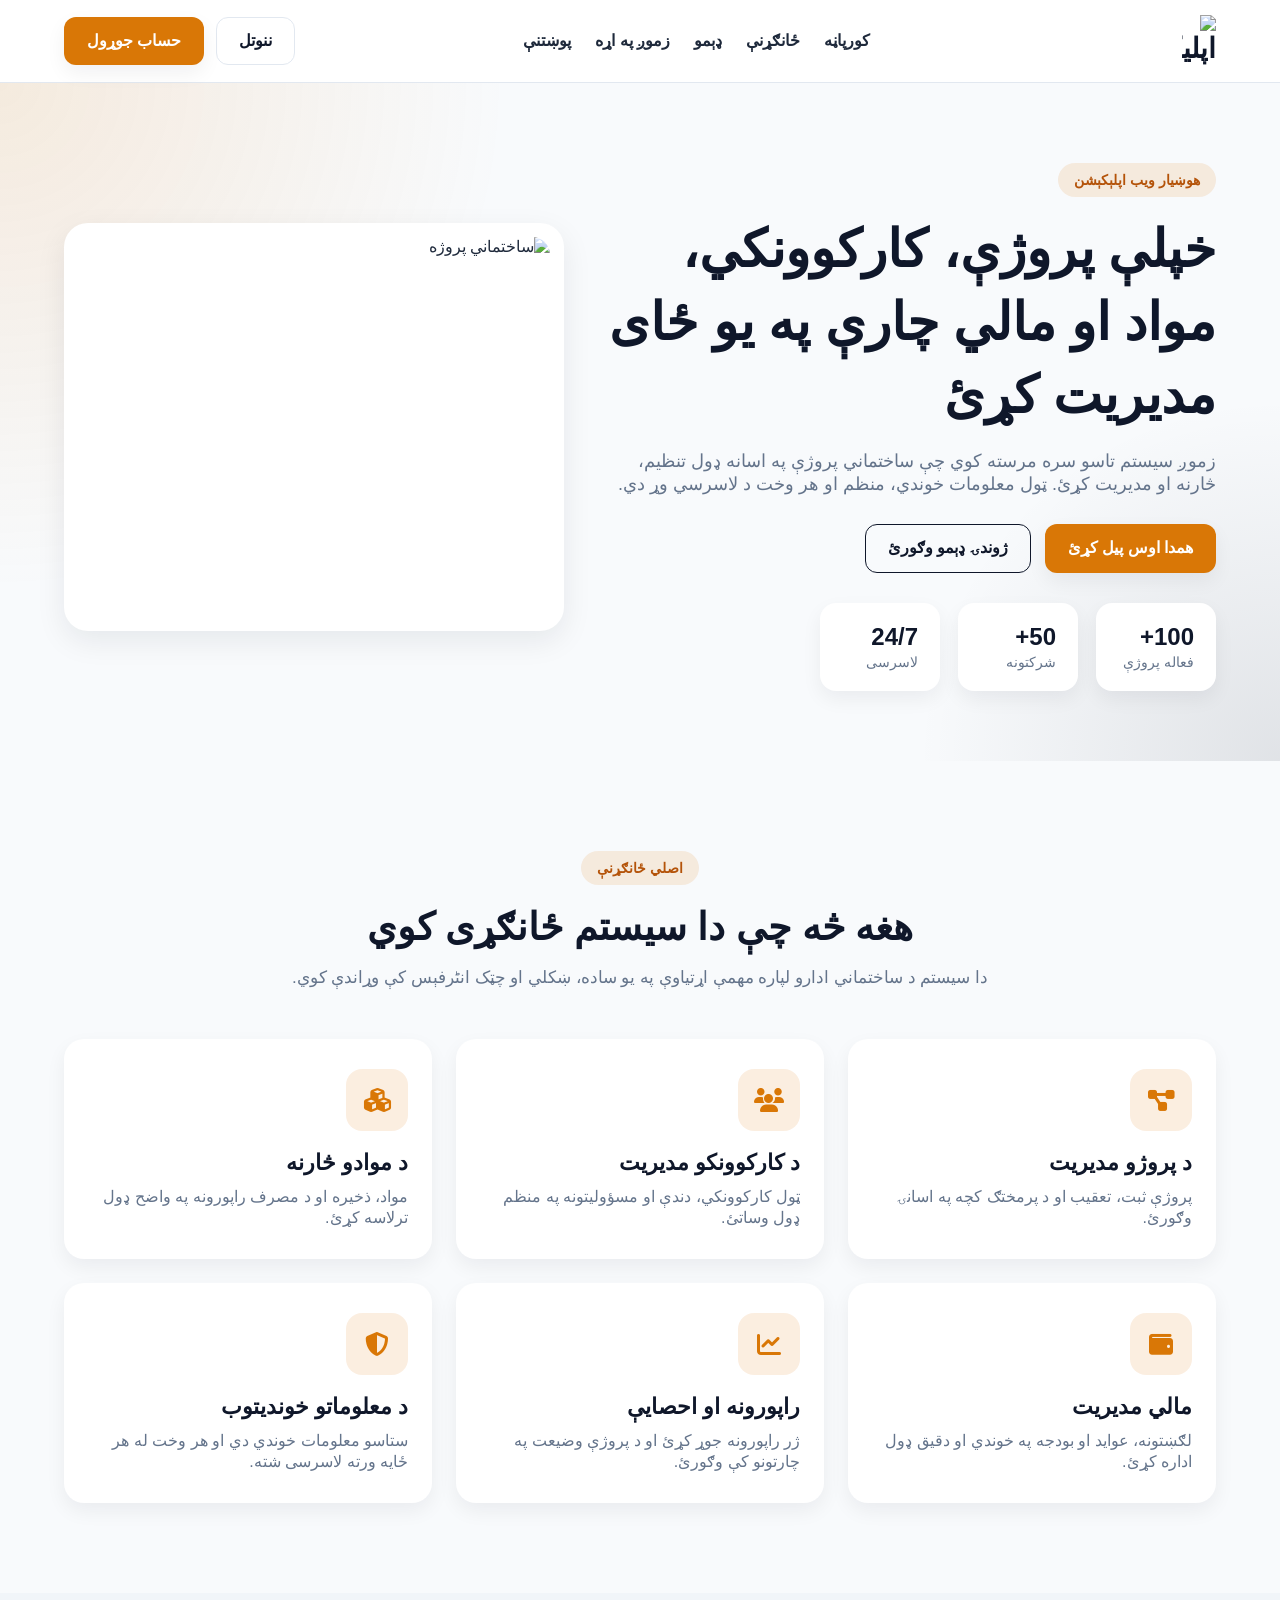
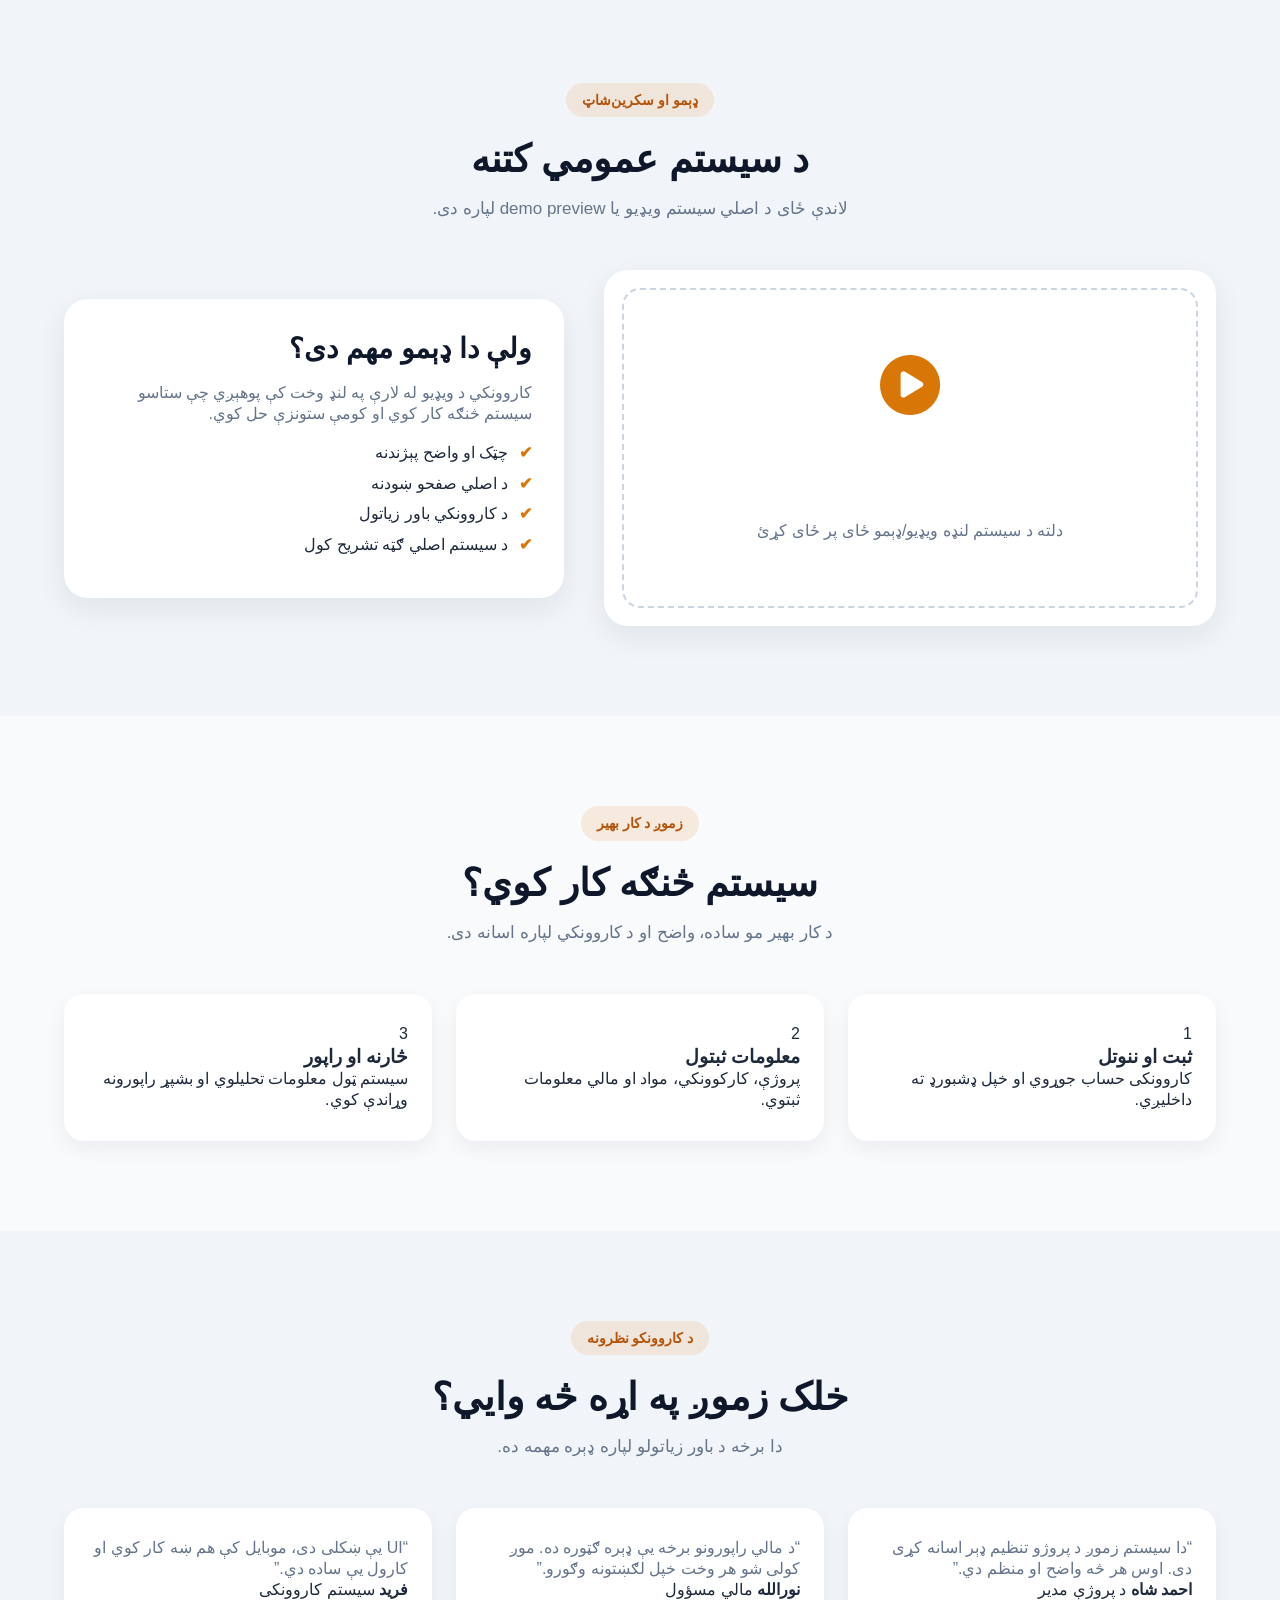
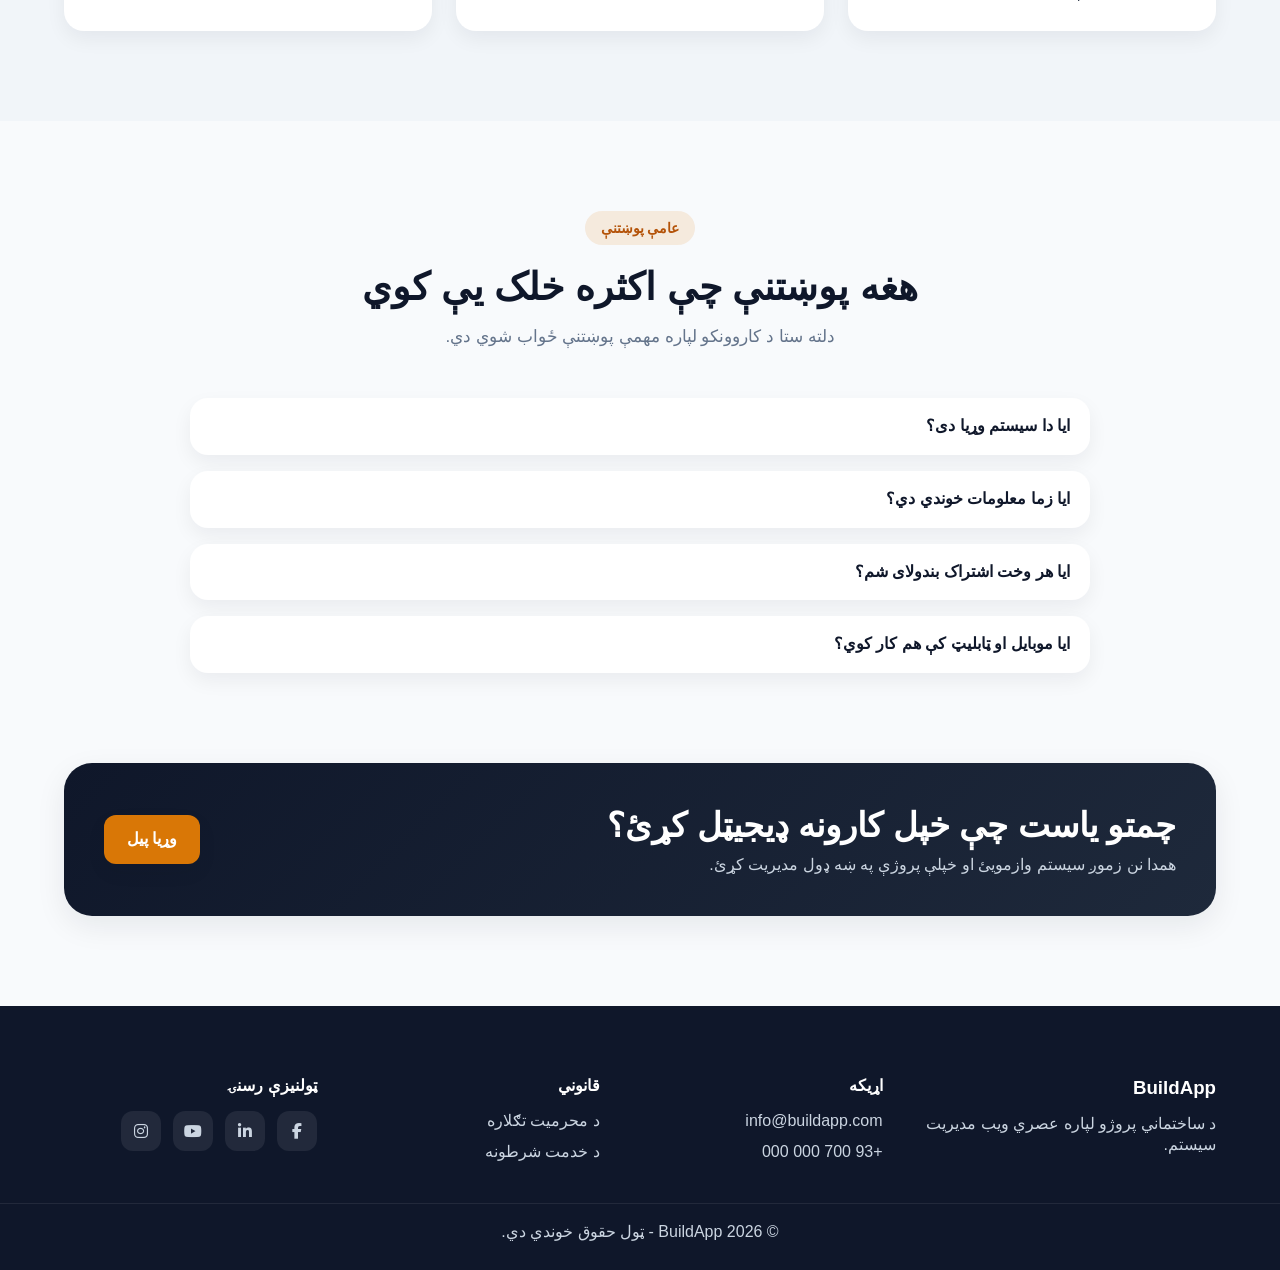
==== index.html @ 3a75cd28 "add all project files" ====
<!DOCTYPE html>
<html lang="ps" dir="rtl">
<head>
  <meta charset="UTF-8" />
  <meta name="viewport" content="width=device-width, initial-scale=1.0" />
  <title>د ساختماني مدیریت سیسټم</title>
  <link rel="stylesheet" href="style.css" />
  <link
    rel="stylesheet"
    href="https://cdnjs.cloudflare.com/ajax/libs/font-awesome/6.5.0/css/all.min.css"
    // this will be change it dear 
  />
</head>
<body>

  <!-- Header -->
  <header class="topbar">
    <div class="container nav-wrapper">
      <div class="logo" >
        <img
              src="./assets/logo.jpg"
              alt="اپلیکیشن"
            />
      </div>

      <nav class="nav-links">
        <a href="#home">کورپاڼه</a>
        <a href="#features">ځانګړنې</a>
        <a href="#preview">ډېمو</a>
        <a href="#about">زموږ په اړه</a>
        <a href="#faq">پوښتنې</a>
      </nav>

      <div class="nav-actions">
        <a href="#" class="btn btn-light">ننوتل</a>
        <a href="#" class="btn btn-primary">حساب جوړول</a>
      </div>
    </div>
  </header>

  <main>
    <!-- Hero Section -->
    <section class="hero" id="home">
      <div class="container hero-grid">
        <div class="hero-text">
          <span class="badge">هوښیار ویب اپلېکېشن</span>
          <h1>خپلې پروژې، کارکوونکي، مواد او مالي چارې په یو ځای مدیریت کړئ</h1>
          <p>
            زموږ سیستم تاسو سره مرسته کوي چې ساختماني پروژې په اسانه ډول تنظیم،
            څارنه او مدیریت کړئ. ټول معلومات خوندي، منظم او هر وخت د لاسرسي وړ دي.
          </p>

          <div class="hero-buttons">
            <a href="#" class="btn btn-primary">همدا اوس پیل کړئ</a>
            <a href="#" class="btn btn-outline">ژوندۍ ډېمو وګورئ</a>
          </div>

          <div class="hero-stats">
            <div class="stat-box">
              <strong>100+</strong>
              <span>فعاله پروژې</span>
            </div>
            <div class="stat-box">
              <strong>50+</strong>
              <span>شرکتونه</span>
            </div>
            <div class="stat-box">
              <strong>24/7</strong>
              <span>لاسرسی</span>
            </div>
          </div>
        </div>

        <div class="hero-visual">
          <div class="hero-card">
            <img
              src="./assets/image2.jpg"
              alt="ساختماني پروژه"
            />
          </div>
        </div>
      </div>
    </section>

    <!-- Features Section -->
    <section class="section" id="features">
      <div class="container">
        <div class="section-head">
          <span class="section-tag">اصلي ځانګړنې</span>
          <h2>هغه څه چې دا سیستم ځانګړی کوي</h2>
          <p>
            دا سیستم د ساختماني ادارو لپاره مهمې اړتیاوې په یو ساده، ښکلي او چټک
            انٹرفېس کې وړاندې کوي.
          </p>
        </div>

        <div class="features-grid">
          <article class="feature-card">
            <div class="icon"><i class="fa-solid fa-diagram-project"></i></div>
            <h3>د پروژو مدیریت</h3>
            <p>پروژې ثبت، تعقیب او د پرمختګ کچه په اسانۍ وګورئ.</p>
          </article>

          <article class="feature-card">
            <div class="icon"><i class="fa-solid fa-users"></i></div>
            <h3>د کارکوونکو مدیریت</h3>
            <p>ټول کارکوونکي، دندې او مسؤولیتونه په منظم ډول وساتئ.</p>
          </article>

          <article class="feature-card">
            <div class="icon"><i class="fa-solid fa-cubes"></i></div>
            <h3>د موادو څارنه</h3>
            <p>مواد، ذخیره او د مصرف راپورونه په واضح ډول ترلاسه کړئ.</p>
          </article>

          <article class="feature-card">
            <div class="icon"><i class="fa-solid fa-wallet"></i></div>
            <h3>مالي مدیریت</h3>
            <p>لګښتونه، عواید او بودجه په خوندي او دقیق ډول اداره کړئ.</p>
          </article>

          <article class="feature-card">
            <div class="icon"><i class="fa-solid fa-chart-line"></i></div>
            <h3>راپورونه او احصایې</h3>
            <p>ژر راپورونه جوړ کړئ او د پروژې وضیعت په چارتونو کې وګورئ.</p>
          </article>

          <article class="feature-card">
            <div class="icon"><i class="fa-solid fa-shield-halved"></i></div>
            <h3>د معلوماتو خوندیتوب</h3>
            <p>ستاسو معلومات خوندي دي او هر وخت له هر ځایه ورته لاسرسی شته.</p>
          </article>
        </div>
      </div>
    </section>

    <!-- Demo Preview -->
    <section class="section alt-bg" id="preview">
      <div class="container">
        <div class="section-head">
          <span class="section-tag">ډېمو او سکرین‌شاټ</span>
          <h2>د سیستم عمومي کتنه</h2>
          <p>
            لاندې ځای د اصلي سیستم ویډیو یا demo preview لپاره دی.
          </p>
        </div>

        <div class="preview-grid">
          <div class="video-box">
            <div class="video-placeholder">
              <i class="fa-solid fa-circle-play"></i>
              <p>دلته د سیستم لنډه ویډیو/ډېمو ځای پر ځای کړئ</p>
            </div>
          </div>

          <div class="preview-info">
            <h3>ولې دا ډېمو مهم دی؟</h3>
            <p>
              کاروونکي د ویډیو له لارې په لنډ وخت کې پوهېږي چې ستاسو سیستم څنګه
              کار کوي او کومې ستونزې حل کوي.
            </p>

            <ul class="check-list">
              <li>چټک او واضح پېژندنه</li>
              <li>د اصلي صفحو ښودنه</li>
              <li>د کاروونکي باور زیاتول</li>
              <li>د سیستم اصلي ګټه تشریح کول</li>
            </ul>
          </div>
        </div>
      </div>
    </section>

    <!-- Extra Section 1: Workflow -->
    <section class="section" id="about">
      <div class="container">
        <div class="section-head">
          <span class="section-tag">زموږ د کار بهیر</span>
          <h2>سیستم څنګه کار کوي؟</h2>
          <p>
            د کار بهیر مو ساده، واضح او د کاروونکي لپاره اسانه دی.
          </p>
        </div>

        <div class="steps-grid">
          <div class="step-card">
            <div class="step-number">1</div>
            <h3>ثبت او ننوتل</h3>
            <p>کاروونکی حساب جوړوي او خپل ډشبورډ ته داخلیږي.</p>
          </div>

          <div class="step-card">
            <div class="step-number">2</div>
            <h3>معلومات ثبتول</h3>
            <p>پروژې، کارکوونکي، مواد او مالي معلومات ثبتوي.</p>
          </div>

          <div class="step-card">
            <div class="step-number">3</div>
            <h3>څارنه او راپور</h3>
            <p>سیستم ټول معلومات تحلیلوي او بشپړ راپورونه وړاندې کوي.</p>
          </div>
        </div>
      </div>
    </section>

    <!-- Testimonials -->
    <section class="section alt-bg">
      <div class="container">
        <div class="section-head">
          <span class="section-tag">د کاروونکو نظرونه</span>
          <h2>خلک زموږ په اړه څه وایي؟</h2>
          <p>دا برخه د باور زیاتولو لپاره ډېره مهمه ده.</p>
        </div>

        <div class="testimonials-grid">
          <article class="testimonial-card">
            <p>
              “دا سیستم زموږ د پروژو تنظیم ډېر اسانه کړی دی. اوس هر څه واضح او
              منظم دي.”
            </p>
            <div class="user-info">
              <strong>احمد شاه</strong>
              <span>د پروژې مدیر</span>
            </div>
          </article>

          <article class="testimonial-card">
            <p>
              “د مالي راپورونو برخه یې ډېره ګټوره ده. موږ کولی شو هر وخت خپل
              لګښتونه وګورو.”
            </p>
            <div class="user-info">
              <strong>نورالله</strong>
              <span>مالي مسؤول</span>
            </div>
          </article>

          <article class="testimonial-card">
            <p>
              “UI یې ښکلی دی، موبایل کې هم ښه کار کوي او کارول یې ساده دي.”
            </p>
            <div class="user-info">
              <strong>فرید</strong>
              <span>سیستم کاروونکی</span>
            </div>
          </article>
        </div>
      </div>
    </section>

    <!-- FAQ -->
    <section class="section" id="faq">
      <div class="container">
        <div class="section-head">
          <span class="section-tag">عامې پوښتنې</span>
          <h2>هغه پوښتنې چې اکثره خلک یې کوي</h2>
          <p>دلته ستا د کاروونکو لپاره مهمې پوښتنې ځواب شوي دي.</p>
        </div>

        <div class="faq-list">
          <details class="faq-item">
            <summary>ایا دا سیستم وړیا دی؟</summary>
            <p>بنسټیزه نسخه ازمایښتي کېدای شي، خو پرمختللې ځانګړنې تادیاتي پلان لري.</p>
          </details>

          <details class="faq-item">
            <summary>ایا زما معلومات خوندي دي؟</summary>
            <p>هو، ستاسو معلومات په خوندي ډول ساتل کېږي او د لاسرسي کنټرول لري.</p>
          </details>

          <details class="faq-item">
            <summary>ایا هر وخت اشتراک بندولای شم؟</summary>
            <p>هو، تاسو کولی شئ هر وخت خپل پلان بدل یا لغوه کړئ.</p>
          </details>

          <details class="faq-item">
            <summary>ایا موبایل او ټابلیټ کې هم کار کوي؟</summary>
            <p>هو، دا ویب اپلېکېشن بشپړ responsive دی.</p>
          </details>
        </div>
      </div>
    </section>

    <!-- Extra Section 2: CTA -->
    <section class="cta-section">
      <div class="container cta-box">
        <div>
          <h2>چمتو یاست چې خپل کارونه ډیجیټل کړئ؟</h2>
          <p>همدا نن زموږ سیستم وازمویئ او خپلې پروژې په ښه ډول مدیریت کړئ.</p>
        </div>
        <a href="#" class="btn btn-primary">وړیا پیل</a>
      </div>
    </section>
  </main>

  <!-- Footer -->
  <footer class="footer">
    <div class="container footer-grid">
      <div>
        <h3>BuildApp</h3>
        <p>د ساختماني پروژو لپاره عصري ویب مدیریت سیستم.</p>
      </div>

      <div>
        <h4>اړیکه</h4>
        <p>info@buildapp.com</p>
        <p>+93 700 000 000</p>
      </div>

      <div>
        <h4>قانوني</h4>
        <a href="#">د محرمیت تګلاره</a>
        <a href="#">د خدمت شرطونه</a>
      </div>

      <div>
        <h4>ټولنیزې رسنۍ</h4>
        <div class="socials">
          <a href="#"><i class="fa-brands fa-facebook-f"></i></a>
          <a href="#"><i class="fa-brands fa-linkedin-in"></i></a>
          <a href="#"><i class="fa-brands fa-youtube"></i></a>
          <a href="#"><i class="fa-brands fa-instagram"></i></a>
        </div>
      </div>
    </div>

    <div class="footer-bottom">
      <p>© 2026 BuildApp - ټول حقوق خوندي دي.</p>
    </div>
  </footer>

</body>
</html>
---- style.css ----
:root {
  --primary: #d97706;
  --primary-dark: #b45309;
  --secondary: #0f172a;
  --bg: #f8fafc;
  --white: #ffffff;
  --text: #1e293b;
  --muted: #64748b;
  --border: #e2e8f0;
  --card-shadow: 0 10px 30px rgba(15, 23, 42, 0.08);
  --soft-shadow: 0 8px 20px rgba(15, 23, 42, 0.06);
  --radius: 20px;
  --container: 1200px;
}

* { margin: 0; padding: 0; box-sizing: border-box; }
html { scroll-behavior: smooth; }
body {
  font-family: Tahoma, Arial, sans-serif;
  background: var(--bg);
  color: var(--text);
  line-height: 1.3;
}

.logo{
  img { max-width: 29%; display: block;max-height: 39%; }
}
img { max-width: 100%; display: block; }
a { text-decoration: none; color: inherit; }
.container { width: min(90%, var(--container)); margin-inline: auto; }
.section { padding: 90px 0; }
.alt-bg { background: #f1f5f9; }
.muted-text { color: var(--muted); }
.section-title-left { font-size: 24px; margin-bottom: 16px; color: var(--secondary); }

.topbar {
  position: sticky; top: 0; z-index: 999;
  background: rgba(255,255,255,0.92);
  backdrop-filter: blur(12px);
  border-bottom: 1px solid var(--border);
}
.nav-wrapper {
  display: flex; align-items: center; justify-content: space-between;
  min-height: 82px; gap: 20px;
}
.logo { font-size: 28px; font-weight: 800; color: var(--secondary); }
.nav-links { display: flex; align-items: center; gap: 24px; }
.nav-links a { color: var(--text); font-weight: 600; transition: 0.3s; }
.nav-links a:hover, .nav-links a.active { color: var(--primary); }
.nav-actions { display: flex; align-items: center; gap: 12px; }

.btn {
  display: inline-flex; align-items: center; justify-content: center;
  padding: 13px 22px; border-radius: 12px; font-weight: 700;
  transition: 0.3s ease; border: 1px solid transparent; cursor: pointer;
}
.btn-primary { background: var(--primary); color: var(--white); box-shadow: var(--soft-shadow); }
.btn-primary:hover { background: var(--primary-dark); transform: translateY(-2px); }
.btn-light { background: var(--white); color: var(--secondary); border: 1px solid var(--border); }
.btn-outline { border: 1px solid var(--secondary); color: var(--secondary); background: transparent; }
.btn-outline:hover, .btn-light:hover { background: var(--secondary); color: var(--white); }
.full-btn { width: 100%; }

.hero {
  padding: 80px 0 70px;
  background:
    radial-gradient(circle at top left, rgba(217,119,6,0.12), transparent 35%),
    radial-gradient(circle at bottom right, rgba(15,23,42,0.1), transparent 25%);
}
.hero-grid, .preview-grid, .two-col {
  display: grid; grid-template-columns: 1.1fr 0.9fr; gap: 40px; align-items: center;
}
.badge, .section-tag {
  display: inline-block; background: rgba(217,119,6,0.12); color: var(--primary-dark);
  padding: 8px 16px; border-radius: 999px; font-size: 14px; margin-bottom: 16px; font-weight: 700;
}
.hero-text h1 { font-size: 52px; line-height: 1.4; margin-bottom: 18px; color: var(--secondary); }
.hero-text p { color: var(--muted); font-size: 18px; margin-bottom: 28px; }
.hero-buttons { display: flex; gap: 14px; flex-wrap: wrap; margin-bottom: 30px; }
.hero-stats { display: flex; gap: 18px; flex-wrap: wrap; }
.stat-box { background: var(--white); padding: 18px 22px; border-radius: 16px; box-shadow: var(--soft-shadow); min-width: 120px; }
.stat-box strong { display: block; color: var(--secondary); font-size: 24px; }
.stat-box span { color: var(--muted); font-size: 14px; }
.hero-card, .image-card, .video-box, .preview-info, .auth-card {
  background: var(--white); border-radius: 24px; box-shadow: var(--card-shadow);
}
.hero-card { padding: 14px; }
.hero-card img, .image-card img { border-radius: 18px; width: 100%; object-fit: cover; }
.hero-card img { height: 380px; }
.image-card { padding: 14px; }
.image-card img { height: 360px; }

.section-head { text-align: center; max-width: 760px; margin: 0 auto 50px; }
.section-head h2 { font-size: 38px; line-height: 1.4; margin-bottom: 12px; color: var(--secondary); }
.section-head p { color: var(--muted); font-size: 17px; }

.features-grid, .steps-grid, .testimonials-grid, .pricing-grid {
  display: grid; grid-template-columns: repeat(3, 1fr); gap: 24px;
}
.feature-card, .step-card, .testimonial-card, .pricing-card {
  background: var(--white); padding: 30px 24px; border-radius: var(--radius); box-shadow: var(--soft-shadow);
}
.feature-card:hover { transform: translateY(-6px); }
.icon {
  width: 62px; height: 62px; display: grid; place-items: center; border-radius: 16px;
  background: rgba(217,119,6,0.12); color: var(--primary); font-size: 24px; margin-bottom: 18px;
}
.feature-card h3, .pricing-card h3 { margin-bottom: 10px; color: var(--secondary); font-size: 22px; }
.feature-card p, .testimonial-card p, .pricing-list li { color: var(--muted); }

.video-box { padding: 18px; }
.video-placeholder {
  min-height: 320px; border: 2px dashed #cbd5e1; border-radius: 18px;
  display: grid; place-items: center; text-align: center; color: var(--muted); padding: 20px;
}
.video-placeholder i { font-size: 60px; color: var(--primary); margin-bottom: 16px; }
.preview-info { padding: 32px; }
.preview-info h3 { color: var(--secondary); font-size: 28px; margin-bottom: 16px; }
.preview-info p { color: var(--muted); margin-bottom: 18px; }
.check-list { list-style: none; }
.check-list li { margin-bottom: 10px; color: var(--text); position: relative; padding-right: 24px; }
.check-list li::before { content: "✔"; position: absolute; right: 0; color: var(--primary); font-weight: bold; }

.faq-list { max-width: 900px; margin: 0 auto; display: grid; gap: 16px; }
.faq-item { background: var(--white); border-radius: 18px; padding: 18px 20px; box-shadow: var(--soft-shadow); }
.faq-item summary { cursor: pointer; font-weight: 700; color: var(--secondary); list-style: none; }
.faq-item p { margin-top: 12px; color: var(--muted); }

.cta-section { padding: 0 0 90px; }
.cta-box {
  background: linear-gradient(135deg, var(--secondary), #1e293b); color: var(--white);
  border-radius: 28px; padding: 40px; display: flex; justify-content: space-between;
  align-items: center; gap: 20px; box-shadow: var(--card-shadow);
}
.cta-box h2 { font-size: 34px; margin-bottom: 8px; }
.cta-box p { color: #cbd5e1; }

.page-hero {
  padding: 70px 0; background:
  radial-gradient(circle at top right, rgba(217,119,6,0.12), transparent 30%),
  #fff;
  border-bottom: 1px solid var(--border);
}
.small-hero h1 { font-size: 42px; margin-bottom: 12px; color: var(--secondary); }
.small-hero p { color: var(--muted); font-size: 18px; }

.pricing-card { position: relative; text-align: center; }
.price { font-size: 42px; font-weight: 800; color: var(--secondary); margin: 14px 0 18px; }
.price span { font-size: 16px; color: var(--muted); font-weight: 500; }
.pricing-list { list-style: none; margin-bottom: 24px; }
.pricing-list li { margin-bottom: 12px; }
.featured-plan { border: 2px solid rgba(217,119,6,0.22); transform: translateY(-4px); }
.popular-badge {
  position: absolute; top: 14px; left: 14px; background: var(--primary); color: #fff;
  padding: 6px 12px; border-radius: 999px; font-size: 13px; font-weight: 700;
}

.auth-page {
  min-height: 100vh;
  background:
    radial-gradient(circle at top left, rgba(217,119,6,0.12), transparent 35%),
    radial-gradient(circle at bottom right, rgba(15,23,42,0.1), transparent 25%),
    var(--bg);
}
.auth-wrapper {
  min-height: 100vh; display: grid; place-items: center; padding: 24px;
}
.auth-card {
  width: 100%; max-width: 460px; padding: 34px;
}
.auth-logo { display: inline-block; font-size: 30px; font-weight: 800; color: var(--secondary); margin-bottom: 14px; }
.auth-card h1 { font-size: 34px; color: var(--secondary); margin-bottom: 8px; }
.auth-subtitle { color: var(--muted); margin-bottom: 22px; }
.auth-form { display: grid; gap: 12px; }
.auth-form label { font-weight: 700; color: var(--secondary); }
.auth-form input {
  width: 100%; padding: 14px 16px; border: 1px solid var(--border); border-radius: 14px;
  font-size: 15px; outline: none; background: #fff;
}
.auth-form input:focus { border-color: var(--primary); }
.auth-footer { margin-top: 18px; color: var(--muted); text-align: center; }
.auth-footer a { color: var(--primary-dark); font-weight: 700; }

.footer { background: var(--secondary); color: var(--white); padding-top: 70px; }
.footer-grid { display: grid; grid-template-columns: 1.2fr 1fr 1fr 1fr; gap: 30px; padding-bottom: 30px; }
.footer h3, .footer h4 { margin-bottom: 14px; }
.footer p, .footer a { color: #cbd5e1; display: block; margin-bottom: 10px; }
.socials { display: flex; gap: 12px; }
.socials a {
  width: 40px; height: 40px; display: grid; place-items: center;
  background: rgba(255,255,255,0.08); border-radius: 12px;
}
.footer-bottom { border-top: 1px solid rgba(255,255,255,0.08); text-align: center; padding: 18px 0; color: #cbd5e1; }
.only-bottom { border-top: none; }

@media (max-width: 992px) {
  .hero-grid, .preview-grid, .two-col, .features-grid, .pricing-grid, .footer-grid {
    grid-template-columns: 1fr 1fr;
  }
  .nav-wrapper { flex-wrap: wrap; justify-content: center; }
  .nav-links { order: 3; flex-wrap: wrap; justify-content: center; }
  .cta-box { flex-direction: column; text-align: center; }
}

@media (max-width: 768px) {
  .hero-grid, .preview-grid, .two-col, .features-grid, .pricing-grid, .footer-grid {
    grid-template-columns: 1fr;
  }
  .hero-text h1 { font-size: 34px; }
  .section-head h2, .small-hero h1, .auth-card h1 { font-size: 28px; }
  .nav-actions, .hero-buttons, .hero-stats { justify-content: center; flex-wrap: wrap; }
  .hero-text, .section-head, .small-hero { text-align: center; }
  .auth-card { padding: 24px; }
}
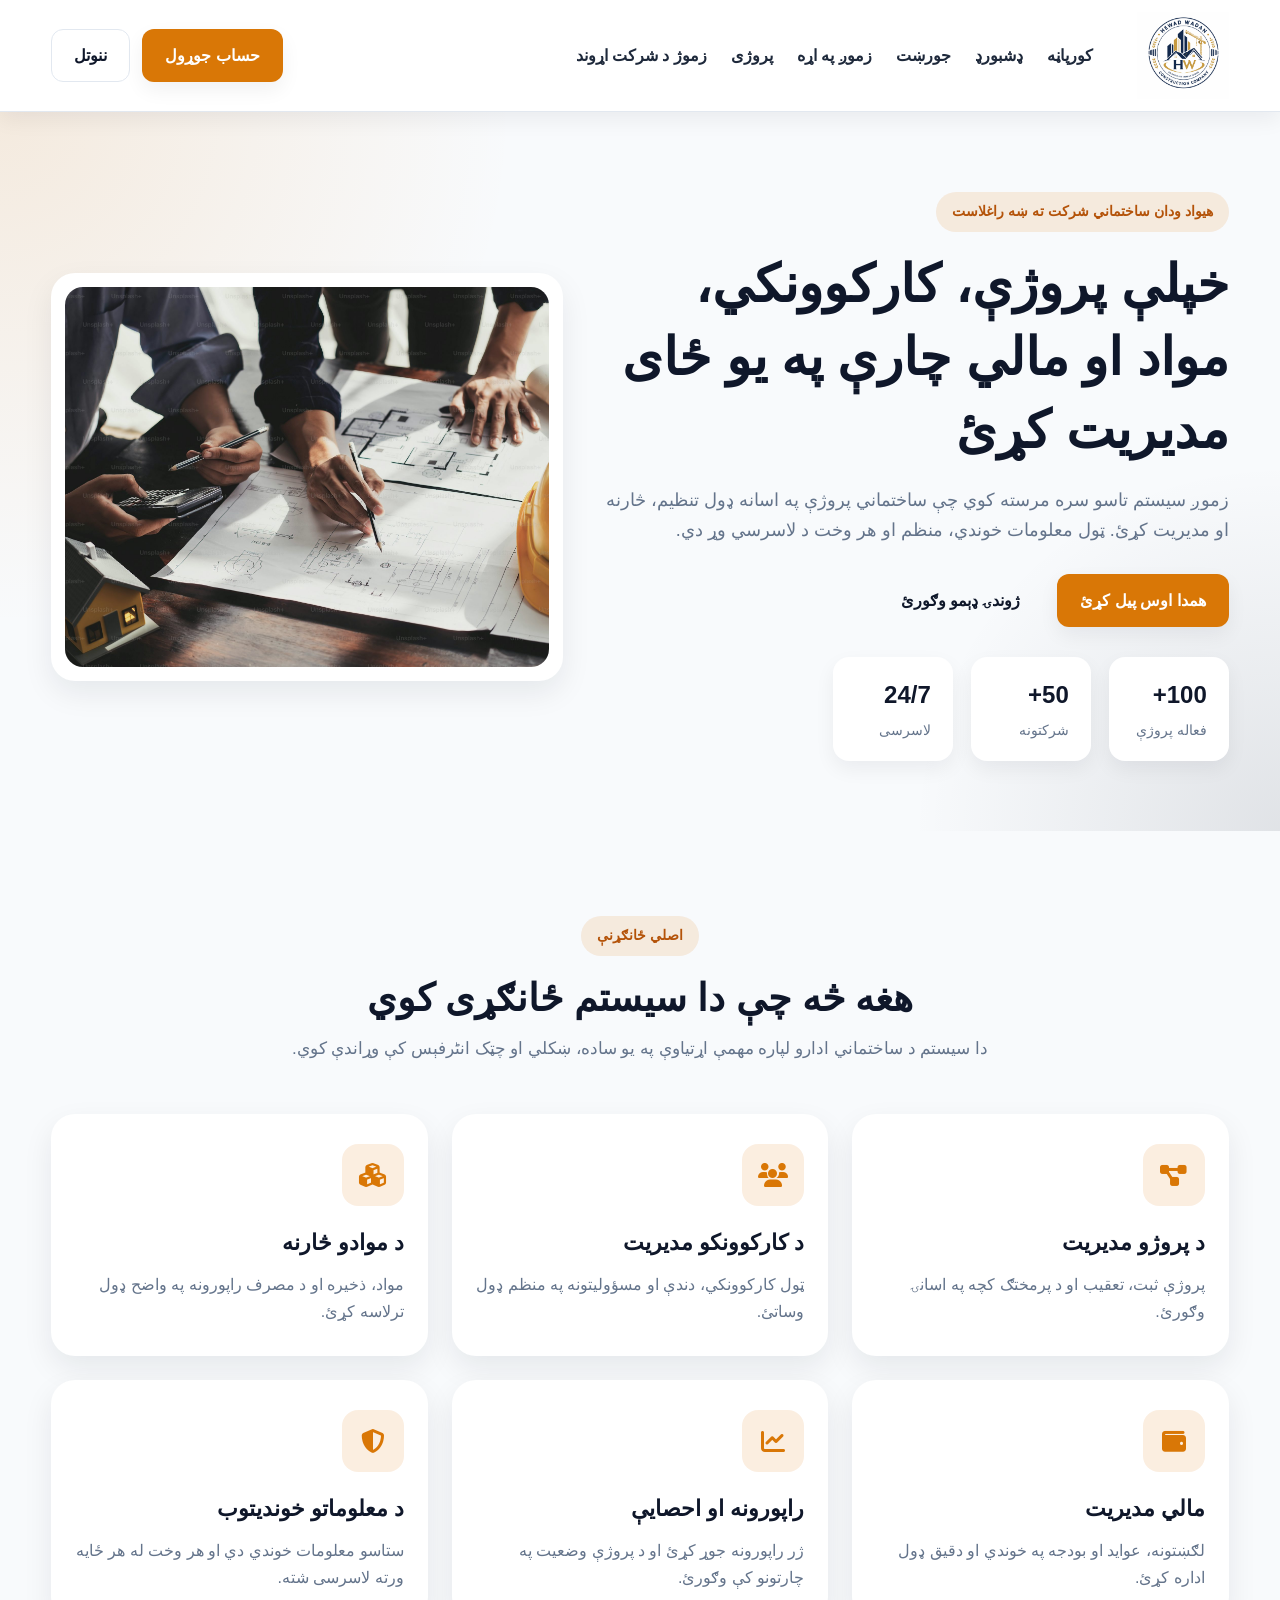
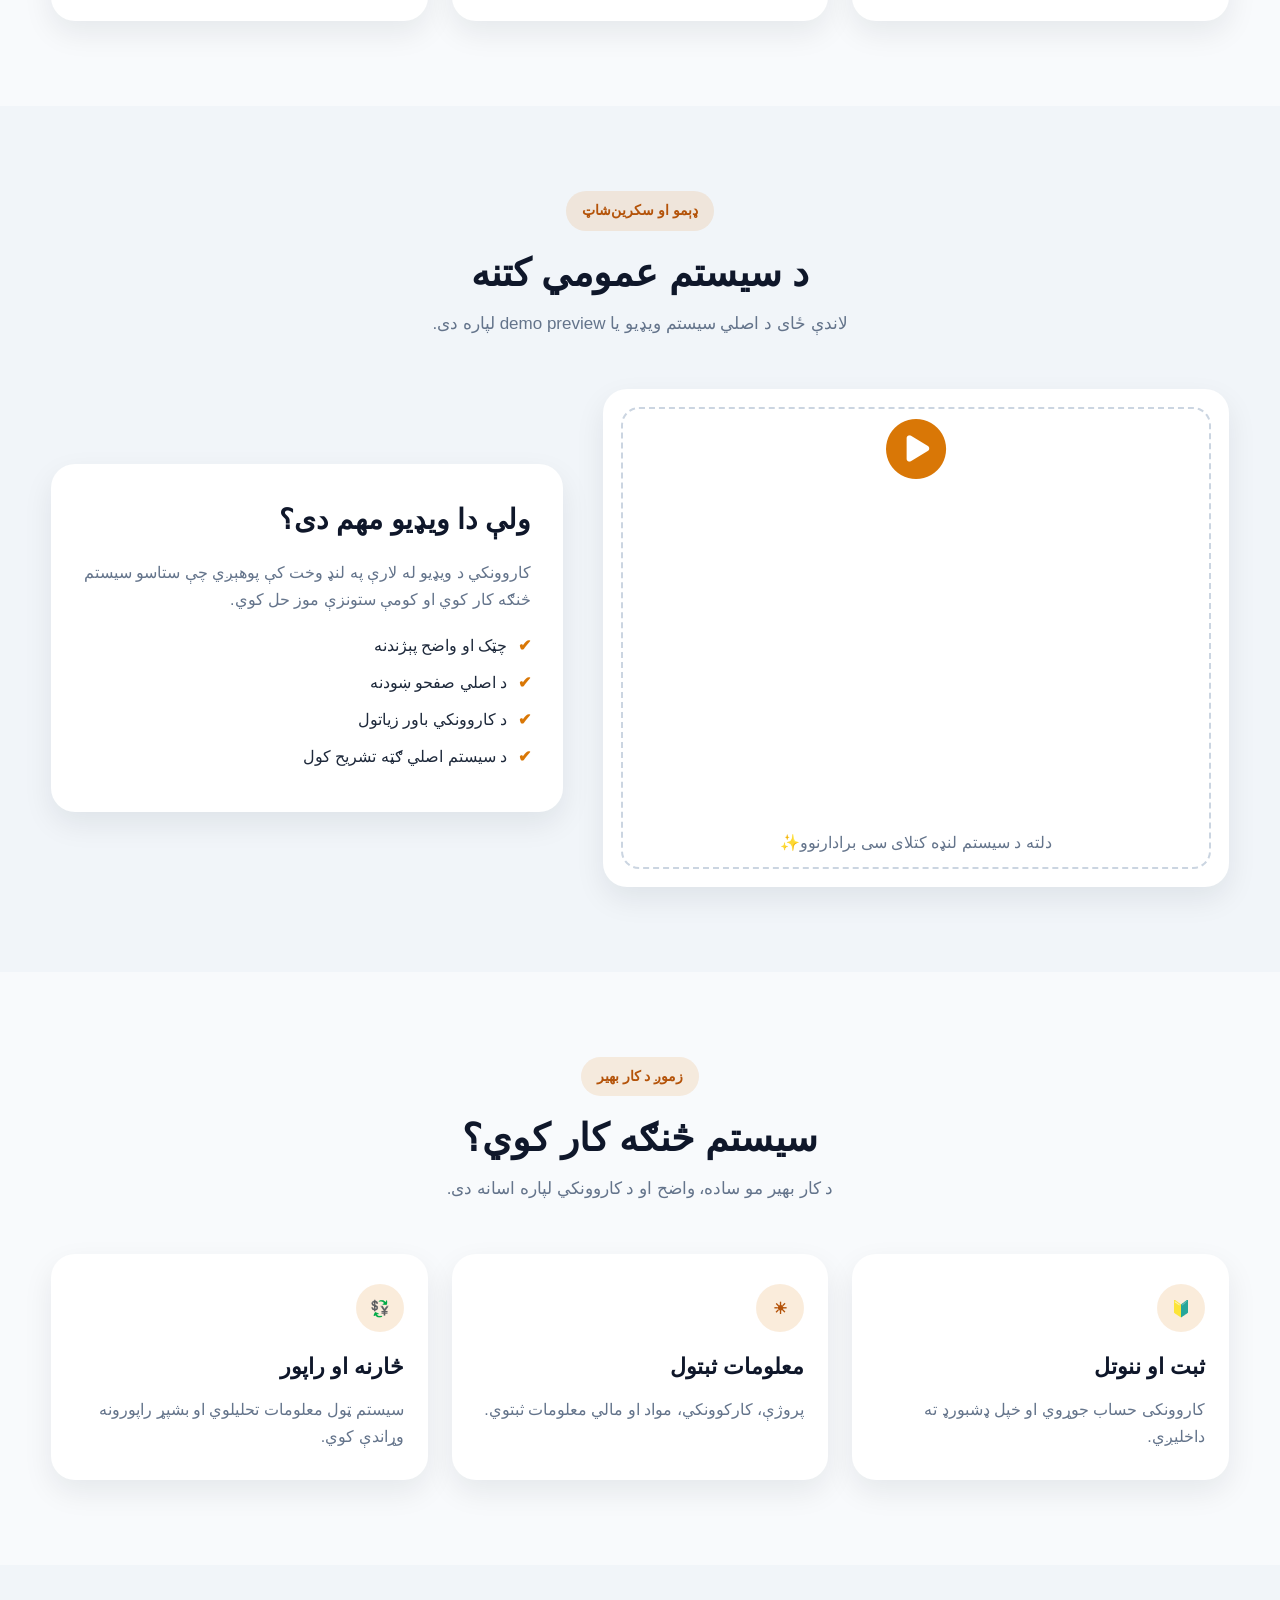
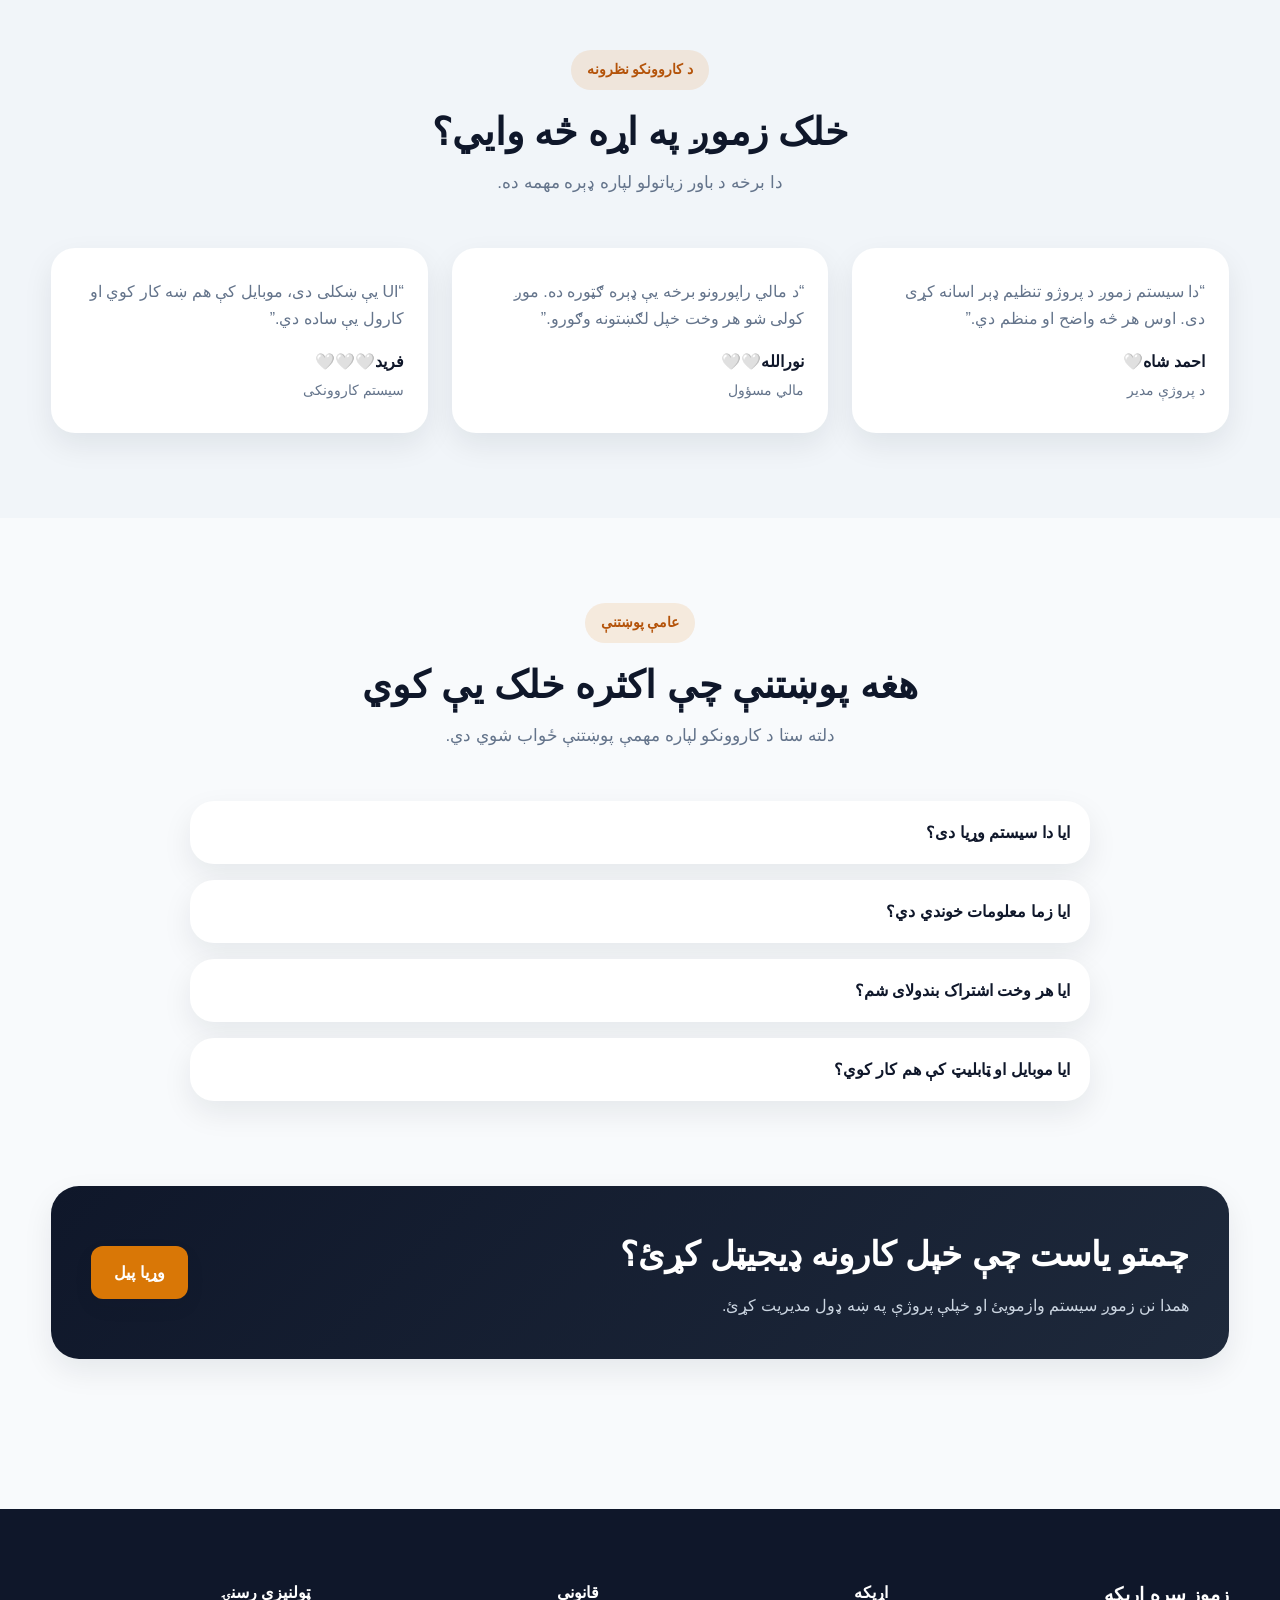
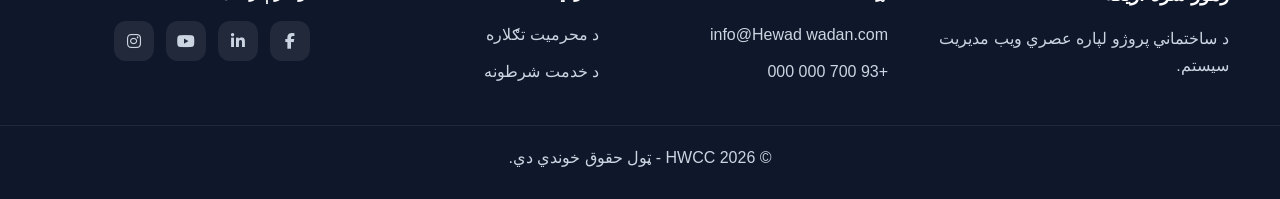
==== commit e740bb3c: "last update our project dear" ====
--- a/index.html
+++ b/index.html
@@ -8,32 +8,34 @@
   <link
     rel="stylesheet"
     href="https://cdnjs.cloudflare.com/ajax/libs/font-awesome/6.5.0/css/all.min.css"
-    // this will be change it dear 
   />
 </head>
 <body>
 
   <!-- Header -->
   <header class="topbar">
+    <header class="topbar.hide"></header>
     <div class="container nav-wrapper">
-      <div class="logo" >
+      <div class="logo">
         <img
-              src="./assets/logo.jpg"
-              alt="اپلیکیشن"
-            />
+          src="./assets/Construction excellence with Hewad Wadan.png"
+          alt="هیواد ودان"
+        />
       </div>
 
       <nav class="nav-links">
         <a href="#home">کورپاڼه</a>
-        <a href="#features">ځانګړنې</a>
-        <a href="#preview">ډېمو</a>
-        <a href="#about">زموږ په اړه</a>
-        <a href="#faq">پوښتنې</a>
+        <a href="dashboard.html">ډشبورډ</a>
+        <a href="assigned-projects.html">جورښت</a>
+        <a href="task-scheduling.html">زموږ په اړه</a>
+        <a href="progress.html">پروژی</a>
+         <a href="information.html">زموژ د شرکت اړوند</a>
+        
       </nav>
 
       <div class="nav-actions">
-        <a href="#" class="btn btn-light">ننوتل</a>
-        <a href="#" class="btn btn-primary">حساب جوړول</a>
+        <a href="login.html" class="btn btn-light">ننوتل</a>
+        <a href="signup.html" class="btn btn-primary">حساب جوړول</a>
       </div>
     </div>
   </header>
@@ -43,7 +45,7 @@
     <section class="hero" id="home">
       <div class="container hero-grid">
         <div class="hero-text">
-          <span class="badge">هوښیار ویب اپلېکېشن</span>
+          <span class="badge">هیواد ودان ساختماني شرکت ته ښه راغلاست</span>
           <h1>خپلې پروژې، کارکوونکي، مواد او مالي چارې په یو ځای مدیریت کړئ</h1>
           <p>
             زموږ سیستم تاسو سره مرسته کوي چې ساختماني پروژې په اسانه ډول تنظیم،
@@ -52,7 +54,7 @@
 
           <div class="hero-buttons">
             <a href="#" class="btn btn-primary">همدا اوس پیل کړئ</a>
-            <a href="#" class="btn btn-outline">ژوندۍ ډېمو وګورئ</a>
+            <a href="" class="btn btn-outline">ژوندۍ ډېمو وګورئ</a>
           </div>
 
           <div class="hero-stats">
@@ -73,10 +75,7 @@
 
         <div class="hero-visual">
           <div class="hero-card">
-            <img
-              src="./assets/image2.jpg"
-              alt="ساختماني پروژه"
-            />
+            <img src="./assets/image1.jpg" alt="ساختماني پروژه" />
           </div>
         </div>
       </div>
@@ -122,7 +121,7 @@
           <article class="feature-card">
             <div class="icon"><i class="fa-solid fa-chart-line"></i></div>
             <h3>راپورونه او احصایې</h3>
-            <p>ژر راپورونه جوړ کړئ او د پروژې وضیعت په چارتونو کې وګورئ.</p>
+            <p>ژر راپورونه جوړ کړئ او د پروژې وضعیت په چارتونو کې وګورئ.</p>
           </article>
 
           <article class="feature-card">
@@ -134,30 +133,35 @@
       </div>
     </section>
 
-    <!-- Demo Preview -->
+    <!-- Preview -->
     <section class="section alt-bg" id="preview">
       <div class="container">
         <div class="section-head">
           <span class="section-tag">ډېمو او سکرین‌شاټ</span>
           <h2>د سیستم عمومي کتنه</h2>
-          <p>
-            لاندې ځای د اصلي سیستم ویډیو یا demo preview لپاره دی.
-          </p>
+          <p>لاندې ځای د اصلي سیستم ویډیو یا demo preview لپاره دی.</p>
         </div>
 
         <div class="preview-grid">
           <div class="video-box">
             <div class="video-placeholder">
               <i class="fa-solid fa-circle-play"></i>
-              <p>دلته د سیستم لنډه ویډیو/ډېمو ځای پر ځای کړئ</p>
+              <iframe
+                src="https://www.youtube.com/embed/IjlYXtI2-GU?si=xbpRTSZ146ppm7ue"
+                title="YouTube video player"
+                allow="accelerometer; autoplay; clipboard-write; encrypted-media; gyroscope; picture-in-picture; web-share"
+                referrerpolicy="strict-origin-when-cross-origin"
+                allowfullscreen>
+              </iframe>
+              <p>دلته د سیستم لنډه کتلای سی برادارنوو✨</p>
             </div>
           </div>
 
           <div class="preview-info">
-            <h3>ولې دا ډېمو مهم دی؟</h3>
+            <h3>ولې دا ویډیو مهم دی؟</h3>
             <p>
               کاروونکي د ویډیو له لارې په لنډ وخت کې پوهېږي چې ستاسو سیستم څنګه
-              کار کوي او کومې ستونزې حل کوي.
+              کار کوي او کومې ستونزې موز حل کوي.
             </p>
 
             <ul class="check-list">
@@ -171,32 +175,30 @@
       </div>
     </section>
 
-    <!-- Extra Section 1: Workflow -->
+    <!-- About -->
     <section class="section" id="about">
       <div class="container">
         <div class="section-head">
           <span class="section-tag">زموږ د کار بهیر</span>
           <h2>سیستم څنګه کار کوي؟</h2>
-          <p>
-            د کار بهیر مو ساده، واضح او د کاروونکي لپاره اسانه دی.
-          </p>
+          <p>د کار بهیر مو ساده، واضح او د کاروونکي لپاره اسانه دی.</p>
         </div>
 
         <div class="steps-grid">
           <div class="step-card">
-            <div class="step-number">1</div>
+            <div class="step-number">🔰</div>
             <h3>ثبت او ننوتل</h3>
             <p>کاروونکی حساب جوړوي او خپل ډشبورډ ته داخلیږي.</p>
           </div>
 
           <div class="step-card">
-            <div class="step-number">2</div>
+            <div class="step-number">☀</div>
             <h3>معلومات ثبتول</h3>
             <p>پروژې، کارکوونکي، مواد او مالي معلومات ثبتوي.</p>
           </div>
 
           <div class="step-card">
-            <div class="step-number">3</div>
+            <div class="step-number">💱</div>
             <h3>څارنه او راپور</h3>
             <p>سیستم ټول معلومات تحلیلوي او بشپړ راپورونه وړاندې کوي.</p>
           </div>
@@ -220,7 +222,7 @@
               منظم دي.”
             </p>
             <div class="user-info">
-              <strong>احمد شاه</strong>
+              <strong>احمد شاه🤍</strong>
               <span>د پروژې مدیر</span>
             </div>
           </article>
@@ -231,7 +233,10 @@
               لګښتونه وګورو.”
             </p>
             <div class="user-info">
-              <strong>نورالله</strong>
+              <strong
+              >نورالله🤍🤍
+
+              </strong>
               <span>مالي مسؤول</span>
             </div>
           </article>
@@ -241,7 +246,7 @@
               “UI یې ښکلی دی، موبایل کې هم ښه کار کوي او کارول یې ساده دي.”
             </p>
             <div class="user-info">
-              <strong>فرید</strong>
+              <strong>فرید🤍🤍🤍</strong>
               <span>سیستم کاروونکی</span>
             </div>
           </article>
@@ -282,7 +287,7 @@
       </div>
     </section>
 
-    <!-- Extra Section 2: CTA -->
+    <!-- CTA -->
     <section class="cta-section">
       <div class="container cta-box">
         <div>
@@ -298,13 +303,13 @@
   <footer class="footer">
     <div class="container footer-grid">
       <div>
-        <h3>BuildApp</h3>
+        <h3>زموز سره اریکه</h3>
         <p>د ساختماني پروژو لپاره عصري ویب مدیریت سیستم.</p>
       </div>
 
       <div>
         <h4>اړیکه</h4>
-        <p>info@buildapp.com</p>
+        <p>info@Hewad wadan.com</p>
         <p>+93 700 000 000</p>
       </div>
 
@@ -326,7 +331,7 @@
     </div>
 
     <div class="footer-bottom">
-      <p>© 2026 BuildApp - ټول حقوق خوندي دي.</p>
+      <p>© 2026 HWCC - ټول حقوق خوندي دي.</p>
     </div>
   </footer>
 
--- a/style.css
+++ b/style.css
@@ -13,202 +13,2736 @@
   --container: 1200px;
 }
 
-* { margin: 0; padding: 0; box-sizing: border-box; }
-html { scroll-behavior: smooth; }
+* {
+  margin: 0;
+  padding: 0;
+  box-sizing: border-box;
+}
+
+html {
+  scroll-behavior: smooth;
+}
+
 body {
-  font-family: Tahoma, Arial, sans-serif;
+  font-family: "Noto Naskh Arabic", Arial, sans-serif;
   background: var(--bg);
   color: var(--text);
-  line-height: 1.3;
-}
-
-.logo{
-  img { max-width: 29%; display: block;max-height: 39%; }
-}
-img { max-width: 100%; display: block; }
-a { text-decoration: none; color: inherit; }
-.container { width: min(90%, var(--container)); margin-inline: auto; }
-.section { padding: 90px 0; }
-.alt-bg { background: #f1f5f9; }
-.muted-text { color: var(--muted); }
-.section-title-left { font-size: 24px; margin-bottom: 16px; color: var(--secondary); }
-
+  line-height: 1.7;
+}
+
+img {
+  max-width: 100%;
+  display: block;
+}
+
+a {
+  text-decoration: none;
+  color: inherit;
+}
+
+.container {
+  width: min(92%, var(--container));
+  margin-inline: auto;
+}
+
+.section {
+  padding: 90px 0;
+}
+
+.alt-bg {
+  background: #f1f5f9;
+}
+
+/* Topbar */
 .topbar {
-  position: sticky; top: 0; z-index: 999;
-  background: rgba(255,255,255,0.92);
+  position: sticky;
+  top: -100px;
+  z-index: 999;
+  background: rgba(255, 255, 255, 0.92);
   backdrop-filter: blur(12px);
   border-bottom: 1px solid var(--border);
 }
+/* .topbar {
+  position: fixed;
+  top: 0;
+  left: 0;
+  width: 100%;
+  z-index: 1000;
+  background: white;
+  transition: top 0.3s ease;
+}
+
+/* کله hide شي */
+/* .topbar.hide {
+  top: -100px;
+} */ 
+
 .nav-wrapper {
-  display: flex; align-items: center; justify-content: space-between;
-  min-height: 82px; gap: 20px;
-}
-.logo { font-size: 28px; font-weight: 800; color: var(--secondary); }
-.nav-links { display: flex; align-items: center; gap: 24px; }
-.nav-links a { color: var(--text); font-weight: 600; transition: 0.3s; }
-.nav-links a:hover, .nav-links a.active { color: var(--primary); }
-.nav-actions { display: flex; align-items: center; gap: 12px; }
-
+  display: flex;
+  align-items: center;
+  min-height: 82px;
+  gap: 20px;
+  direction: rtl;
+  padding: 14px 0;
+}
+
+.logo {
+  flex-shrink: 0;
+  margin-left: 28px;
+}
+
+.logo img {
+  width: 95px;
+  height: auto;
+  object-fit: contain;
+}
+
+.nav-links {
+  display: flex;
+  align-items: center;
+  gap: 24px;
+  flex-wrap: wrap;
+}
+
+.nav-links a {
+  color: var(--text);
+  font-weight: 700;
+  transition: 0.3s;
+}
+
+.nav-links a:hover,
+.nav-links a.active {
+  color: var(--primary);
+}
+
+.nav-actions {
+  display: flex;
+  align-items: center;
+  gap: 12px;
+  margin-right: auto;
+  direction: ltr;
+  flex-wrap: wrap;
+}
+
+/* Buttons */
 .btn {
-  display: inline-flex; align-items: center; justify-content: center;
-  padding: 13px 22px; border-radius: 12px; font-weight: 700;
-  transition: 0.3s ease; border: 1px solid transparent; cursor: pointer;
-}
-.btn-primary { background: var(--primary); color: var(--white); box-shadow: var(--soft-shadow); }
-.btn-primary:hover { background: var(--primary-dark); transform: translateY(-2px); }
-.btn-light { background: var(--white); color: var(--secondary); border: 1px solid var(--border); }
-.btn-outline { border: 1px solid var(--secondary); color: var(--secondary); background: transparent; }
-.btn-outline:hover, .btn-light:hover { background: var(--secondary); color: var(--white); }
-.full-btn { width: 100%; }
-
+  display: inline-flex;
+  align-items: center;
+  justify-content: center;
+  padding: 13px 22px;
+  border-radius: 12px;
+  font-weight: 700;
+  transition: 0.3s ease;
+  border: 1px solid transparent;
+  cursor: pointer;
+  white-space: nowrap;
+}
+
+.btn-primary {
+  background: var(--primary);
+  color: var(--white);
+  box-shadow: var(--soft-shadow);
+}
+
+.btn-primary:hover {
+  background: var(--primary-dark);
+  transform: translateY(-2px);
+}
+
+.btn-light {
+  background: var(--white);
+  color: var(--secondary);
+  border: 1px solid var(--border);
+}
+
+.btn-outline {
+  border: 1px solid var(--secondary);
+  color: var(--secondary);
+  background: transparent;
+}
+
+.btn-outline:hover,
+.btn-light:hover {
+  background: var(--secondary);
+  color: var(--white);
+}
+
+/* Hero */
 .hero {
   padding: 80px 0 70px;
   background:
-    radial-gradient(circle at top left, rgba(217,119,6,0.12), transparent 35%),
-    radial-gradient(circle at bottom right, rgba(15,23,42,0.1), transparent 25%);
-}
-.hero-grid, .preview-grid, .two-col {
-  display: grid; grid-template-columns: 1.1fr 0.9fr; gap: 40px; align-items: center;
-}
-.badge, .section-tag {
-  display: inline-block; background: rgba(217,119,6,0.12); color: var(--primary-dark);
-  padding: 8px 16px; border-radius: 999px; font-size: 14px; margin-bottom: 16px; font-weight: 700;
-}
-.hero-text h1 { font-size: 52px; line-height: 1.4; margin-bottom: 18px; color: var(--secondary); }
-.hero-text p { color: var(--muted); font-size: 18px; margin-bottom: 28px; }
-.hero-buttons { display: flex; gap: 14px; flex-wrap: wrap; margin-bottom: 30px; }
-.hero-stats { display: flex; gap: 18px; flex-wrap: wrap; }
-.stat-box { background: var(--white); padding: 18px 22px; border-radius: 16px; box-shadow: var(--soft-shadow); min-width: 120px; }
-.stat-box strong { display: block; color: var(--secondary); font-size: 24px; }
-.stat-box span { color: var(--muted); font-size: 14px; }
-.hero-card, .image-card, .video-box, .preview-info, .auth-card {
-  background: var(--white); border-radius: 24px; box-shadow: var(--card-shadow);
-}
-.hero-card { padding: 14px; }
-.hero-card img, .image-card img { border-radius: 18px; width: 100%; object-fit: cover; }
-.hero-card img { height: 380px; }
-.image-card { padding: 14px; }
-.image-card img { height: 360px; }
-
-.section-head { text-align: center; max-width: 760px; margin: 0 auto 50px; }
-.section-head h2 { font-size: 38px; line-height: 1.4; margin-bottom: 12px; color: var(--secondary); }
-.section-head p { color: var(--muted); font-size: 17px; }
-
-.features-grid, .steps-grid, .testimonials-grid, .pricing-grid {
-  display: grid; grid-template-columns: repeat(3, 1fr); gap: 24px;
-}
-.feature-card, .step-card, .testimonial-card, .pricing-card {
-  background: var(--white); padding: 30px 24px; border-radius: var(--radius); box-shadow: var(--soft-shadow);
-}
-.feature-card:hover { transform: translateY(-6px); }
+    radial-gradient(circle at top left, rgba(217, 119, 6, 0.12), transparent 35%),
+    radial-gradient(circle at bottom right, rgba(15, 23, 42, 0.1), transparent 25%);
+}
+
+.hero-grid,
+.preview-grid {
+  display: grid;
+  grid-template-columns: 1.1fr 0.9fr;
+  gap: 40px;
+  align-items: center;
+}
+
+.badge,
+.section-tag {
+  display: inline-block;
+  background: rgba(217, 119, 6, 0.12);
+  color: var(--primary-dark);
+  padding: 8px 16px;
+  border-radius: 999px;
+  font-size: 14px;
+  margin-bottom: 16px;
+  font-weight: 700;
+}
+
+.hero-text h1 {
+  font-size: 52px;
+  line-height: 1.4;
+  margin-bottom: 18px;
+  color: var(--secondary);
+}
+
+.hero-text p {
+  color: var(--muted);
+  font-size: 18px;
+  margin-bottom: 28px;
+}
+
+.hero-buttons {
+  display: flex;
+  gap: 14px;
+  flex-wrap: wrap;
+  margin-bottom: 30px;
+}
+
+.hero-stats {
+  display: flex;
+  gap: 18px;
+  flex-wrap: wrap;
+}
+
+.stat-box {
+  background: var(--white);
+  padding: 18px 22px;
+  border-radius: 16px;
+  box-shadow: var(--soft-shadow);
+  min-width: 120px;
+}
+
+.stat-box strong {
+  display: block;
+  color: var(--secondary);
+  font-size: 24px;
+}
+
+.stat-box span {
+  color: var(--muted);
+  font-size: 14px;
+}
+
+.hero-card,
+.video-box,
+.preview-info,
+.feature-card,
+.step-card,
+.testimonial-card,
+.faq-item {
+  background: var(--white);
+  border-radius: 24px;
+  box-shadow: var(--card-shadow);
+}
+
+.hero-card {
+  padding: 14px;
+}
+
+.hero-card img {
+  border-radius: 18px;
+  width: 100%;
+  height: 380px;
+  object-fit: cover;
+}
+
+/* Section headings */
+.section-head {
+  text-align: center;
+  max-width: 760px;
+  margin: 0 auto 50px;
+}
+
+.section-head h2 {
+  font-size: 38px;
+  line-height: 1.4;
+  margin-bottom: 12px;
+  color: var(--secondary);
+}
+
+.section-head p {
+  color: var(--muted);
+  font-size: 17px;
+}
+
+/* Grids */
+.features-grid,
+.steps-grid,
+.testimonials-grid {
+  display: grid;
+  grid-template-columns: repeat(3, 1fr);
+  gap: 24px;
+}
+
+.feature-card,
+.step-card,
+.testimonial-card {
+  padding: 30px 24px;
+}
+
 .icon {
-  width: 62px; height: 62px; display: grid; place-items: center; border-radius: 16px;
-  background: rgba(217,119,6,0.12); color: var(--primary); font-size: 24px; margin-bottom: 18px;
-}
-.feature-card h3, .pricing-card h3 { margin-bottom: 10px; color: var(--secondary); font-size: 22px; }
-.feature-card p, .testimonial-card p, .pricing-list li { color: var(--muted); }
-
-.video-box { padding: 18px; }
+  width: 62px;
+  height: 62px;
+  display: grid;
+  place-items: center;
+  border-radius: 16px;
+  background: rgba(217, 119, 6, 0.12);
+  color: var(--primary);
+  font-size: 24px;
+  margin-bottom: 18px;
+}
+
+.feature-card h3,
+.step-card h3 {
+  margin-bottom: 10px;
+  color: var(--secondary);
+  font-size: 22px;
+}
+
+.feature-card p,
+.testimonial-card p,
+.step-card p {
+  color: var(--muted);
+}
+
+/* Preview */
+.video-box {
+  padding: 18px;
+}
+
 .video-placeholder {
-  min-height: 320px; border: 2px dashed #cbd5e1; border-radius: 18px;
-  display: grid; place-items: center; text-align: center; color: var(--muted); padding: 20px;
-}
-.video-placeholder i { font-size: 60px; color: var(--primary); margin-bottom: 16px; }
-.preview-info { padding: 32px; }
-.preview-info h3 { color: var(--secondary); font-size: 28px; margin-bottom: 16px; }
-.preview-info p { color: var(--muted); margin-bottom: 18px; }
-.check-list { list-style: none; }
-.check-list li { margin-bottom: 10px; color: var(--text); position: relative; padding-right: 24px; }
-.check-list li::before { content: "✔"; position: absolute; right: 0; color: var(--primary); font-weight: bold; }
-
-.faq-list { max-width: 900px; margin: 0 auto; display: grid; gap: 16px; }
-.faq-item { background: var(--white); border-radius: 18px; padding: 18px 20px; box-shadow: var(--soft-shadow); }
-.faq-item summary { cursor: pointer; font-weight: 700; color: var(--secondary); list-style: none; }
-.faq-item p { margin-top: 12px; color: var(--muted); }
-
-.cta-section { padding: 0 0 90px; }
+  min-height: 280px;
+  border: 2px dashed #cbd5e1;
+  border-radius: 18px;
+  display: grid;
+  place-items: center;
+  text-align: center;
+  color: var(--muted);
+  padding: 10px;
+}
+
+.video-placeholder i {
+  font-size: 60px;
+  color: var(--primary);
+  margin-bottom: 16px;
+}
+
+.video-placeholder iframe {
+  width: 100%;
+  max-width: 100%;
+  min-height: 320px;
+  border: 0;
+  border-radius: 14px;
+  margin-bottom: 14px;
+}
+
+.preview-info {
+  padding: 32px;
+}
+
+.preview-info h3 {
+  color: var(--secondary);
+  font-size: 28px;
+  margin-bottom: 16px;
+}
+
+.preview-info p {
+  color: var(--muted);
+  margin-bottom: 18px;
+}
+
+.check-list {
+  list-style: none;
+}
+
+.check-list li {
+  margin-bottom: 10px;
+  color: var(--text);
+  position: relative;
+  padding-right: 24px;
+}
+
+.check-list li::before {
+  content: "✔";
+  position: absolute;
+  right: 0;
+  color: var(--primary);
+  font-weight: bold;
+}
+
+/* Steps */
+.step-number {
+  width: 48px;
+  height: 48px;
+  border-radius: 50%;
+  background: rgba(217, 119, 6, 0.14);
+  color: var(--primary-dark);
+  display: grid;
+  place-items: center;
+  font-weight: 800;
+  margin-bottom: 16px;
+}
+
+/* Testimonials */
+.user-info {
+  margin-top: 16px;
+}
+
+.user-info strong {
+  display: block;
+  color: var(--secondary);
+}
+
+.user-info span {
+  color: var(--muted);
+  font-size: 14px;
+}
+
+/* FAQ */
+.faq-list {
+  max-width: 900px;
+  margin: 0 auto;
+  display: grid;
+  gap: 16px;
+}
+
+.faq-item {
+  padding: 18px 20px;
+}
+
+.faq-item summary {
+  cursor: pointer;
+  font-weight: 700;
+  color: var(--secondary);
+  list-style: none;
+}
+
+.faq-item p {
+  margin-top: 12px;
+  color: var(--muted);
+}
+
+/* CTA */
+.cta-section {
+  padding: 0 0 90px;
+}
+
 .cta-box {
-  background: linear-gradient(135deg, var(--secondary), #1e293b); color: var(--white);
-  border-radius: 28px; padding: 40px; display: flex; justify-content: space-between;
-  align-items: center; gap: 20px; box-shadow: var(--card-shadow);
-}
-.cta-box h2 { font-size: 34px; margin-bottom: 8px; }
-.cta-box p { color: #cbd5e1; }
-
-.page-hero {
-  padding: 70px 0; background:
-  radial-gradient(circle at top right, rgba(217,119,6,0.12), transparent 30%),
-  #fff;
+  background: linear-gradient(135deg, var(--secondary), #1e293b);
+  color: var(--white);
+  border-radius: 28px;
+  padding: 40px;
+  display: flex;
+  justify-content: space-between;
+  align-items: center;
+  gap: 20px;
+  box-shadow: var(--card-shadow);
+}
+
+.cta-box h2 {
+  font-size: 34px;
+  margin-bottom: 8px;
+}
+
+.cta-box p {
+  color: #cbd5e1;
+}
+
+/* Footer */
+.footer {
+  background: var(--secondary);
+  color: var(--white);
+  padding-top: 70px;
+}
+
+.footer-grid {
+  display: grid;
+  grid-template-columns: 1.2fr 1fr 1fr 1fr;
+  gap: 30px;
+  padding-bottom: 30px;
+}
+
+.footer h3,
+.footer h4 {
+  margin-bottom: 14px;
+}
+
+.footer p,
+.footer a {
+  color: #cbd5e1;
+  display: block;
+  margin-bottom: 10px;
+}
+
+.socials {
+  display: flex;
+  gap: 12px;
+}
+
+.socials a {
+  width: 40px;
+  height: 40px;
+  display: grid;
+  place-items: center;
+  background: rgba(255, 255, 255, 0.08);
+  border-radius: 12px;
+}
+
+.footer-bottom {
+  border-top: 1px solid rgba(255, 255, 255, 0.08);
+  text-align: center;
+  padding: 18px 0;
+  color: #cbd5e1;
+}
+
+/* Responsive */
+@media (max-width: 992px) {
+  .hero-grid,
+  .preview-grid,
+  .features-grid,
+  .steps-grid,
+  .testimonials-grid,
+  .footer-grid {
+    grid-template-columns: 1fr 1fr;
+  }
+
+  .nav-wrapper {
+    flex-wrap: wrap;
+    justify-content: center;
+  }
+
+  .logo {
+    margin-left: 0;
+  }
+
+  .nav-links {
+    order: 2;
+    justify-content: center;
+  }
+
+  .nav-actions {
+    order: 3;
+    margin-right: 0;
+    justify-content: center;
+  }
+
+  .cta-box {
+    flex-direction: column;
+    text-align: center;
+  }
+}
+
+@media (max-width: 768px) {
+  .hero-grid,
+  .preview-grid,
+  .features-grid,
+  .steps-grid,
+  .testimonials-grid,
+  .footer-grid {
+    grid-template-columns: 1fr;
+  }
+
+  .nav-wrapper {
+    flex-direction: column;
+    align-items: center;
+    text-align: center;
+  }
+
+  .nav-links {
+    flex-direction: column;
+    gap: 12px;
+  }
+
+  .nav-actions {
+    flex-direction: column;
+    width: 100%;
+  }
+
+  .btn {
+    width: 100%;
+  }
+
+  .hero-text h1 {
+    font-size: 34px;
+  }
+
+  .section-head h2,
+  .cta-box h2 {
+    font-size: 28px;
+  }
+
+  .hero-buttons,
+  .hero-stats {
+    justify-content: center;
+  }
+
+  .hero-text,
+  .section-head {
+    text-align: center;
+  }
+
+  .video-placeholder iframe {
+    min-height: 220px;
+  }
+
+  .cta-box {
+    padding: 28px 20px;
+  }
+}
+
+@media (max-width: 480px) {
+  .logo img {
+    width: 75px;
+  }
+
+  .container {
+    width: min(94%, var(--container));
+  }
+
+  .hero-text h1 {
+    font-size: 28px;
+  }
+
+  .section {
+    padding: 70px 0;
+  }
+}
+
+
+:root {
+  --primary: #d97706;
+  --primary-dark: #b45309;
+  --secondary: #0f172a;
+  --bg: #f8fafc;
+  --white: #ffffff;
+  --text: #1e293b;
+  --muted: #64748b;
+  --border: #e2e8f0;
+  --card-shadow: 0 10px 30px rgba(15, 23, 42, 0.08);
+  --soft-shadow: 0 8px 20px rgba(15, 23, 42, 0.06);
+  --container: 1200px;
+}
+
+* {
+  margin: 0;
+  padding: 0;
+  box-sizing: border-box;
+}
+
+html {
+  scroll-behavior: smooth;
+}
+
+body {
+  font-family: Arial, sans-serif;
+  background: var(--bg);
+  color: var(--text);
+  line-height: 1.7;
+}
+
+img {
+  max-width: 100%;
+  display: block;
+}
+
+a {
+  text-decoration: none;
+  color: inherit;
+}
+
+.container {
+  width: min(92%, var(--container));
+  margin: 0 auto;
+}
+
+.section {
+  padding: 70px 0;
+}
+
+/* Header */
+.topbar {
+  position: sticky;
+  top: 0;
+  z-index: 999;
+  background: rgba(255, 255, 255, 0.95);
+  backdrop-filter: blur(10px);
   border-bottom: 1px solid var(--border);
 }
-.small-hero h1 { font-size: 42px; margin-bottom: 12px; color: var(--secondary); }
-.small-hero p { color: var(--muted); font-size: 18px; }
-
-.pricing-card { position: relative; text-align: center; }
-.price { font-size: 42px; font-weight: 800; color: var(--secondary); margin: 14px 0 18px; }
-.price span { font-size: 16px; color: var(--muted); font-weight: 500; }
-.pricing-list { list-style: none; margin-bottom: 24px; }
-.pricing-list li { margin-bottom: 12px; }
-.featured-plan { border: 2px solid rgba(217,119,6,0.22); transform: translateY(-4px); }
-.popular-badge {
-  position: absolute; top: 14px; left: 14px; background: var(--primary); color: #fff;
-  padding: 6px 12px; border-radius: 999px; font-size: 13px; font-weight: 700;
-}
-
-.auth-page {
+
+.nav-wrapper {
+  min-height: 82px;
+  display: flex;
+  align-items: center;
+  gap: 20px;
+  direction: rtl;
+  padding: 12px 0;
+}
+
+.logo {
+  flex-shrink: 0;
+  margin-left: 24px;
+}
+
+.logo img {
+  width: 82px;
+  height: auto;
+  object-fit: contain;
+}
+
+.nav-links {
+  display: flex;
+  align-items: center;
+  gap: 24px;
+  flex-wrap: wrap;
+}
+
+.nav-links a {
+  font-weight: 700;
+  color: var(--text);
+  transition: 0.3s;
+}
+
+.nav-links a:hover,
+.nav-links a.active {
+  color: var(--primary);
+}
+
+.nav-actions {
+  margin-right: auto;
+  display: flex;
+  align-items: center;
+  gap: 12px;
+  direction: ltr;
+}
+
+.btn {
+  display: inline-flex;
+  align-items: center;
+  justify-content: center;
+  padding: 12px 20px;
+  border-radius: 12px;
+  font-weight: 700;
+  border: 1px solid transparent;
+  transition: 0.3s ease;
+  white-space: nowrap;
+}
+
+.btn-primary {
+  background: var(--primary);
+  color: var(--white);
+}
+
+.btn-primary:hover {
+  background: var(--primary-dark);
+}
+
+.btn-light {
+  background: var(--white);
+  color: var(--secondary);
+  border: 1px solid var(--border);
+}
+
+.btn-light:hover {
+  background: var(--secondary);
+  color: var(--white);
+}
+
+/* Main page */
+.inner-page {
   min-height: 100vh;
+}
+
+.page-hero-lite {
+  padding: 60px 0 30px;
   background:
-    radial-gradient(circle at top left, rgba(217,119,6,0.12), transparent 35%),
-    radial-gradient(circle at bottom right, rgba(15,23,42,0.1), transparent 25%),
-    var(--bg);
-}
-.auth-wrapper {
-  min-height: 100vh; display: grid; place-items: center; padding: 24px;
-}
-.auth-card {
-  width: 100%; max-width: 460px; padding: 34px;
-}
-.auth-logo { display: inline-block; font-size: 30px; font-weight: 800; color: var(--secondary); margin-bottom: 14px; }
-.auth-card h1 { font-size: 34px; color: var(--secondary); margin-bottom: 8px; }
-.auth-subtitle { color: var(--muted); margin-bottom: 22px; }
-.auth-form { display: grid; gap: 12px; }
-.auth-form label { font-weight: 700; color: var(--secondary); }
-.auth-form input {
-  width: 100%; padding: 14px 16px; border: 1px solid var(--border); border-radius: 14px;
-  font-size: 15px; outline: none; background: #fff;
-}
-.auth-form input:focus { border-color: var(--primary); }
-.auth-footer { margin-top: 18px; color: var(--muted); text-align: center; }
-.auth-footer a { color: var(--primary-dark); font-weight: 700; }
-
-.footer { background: var(--secondary); color: var(--white); padding-top: 70px; }
-.footer-grid { display: grid; grid-template-columns: 1.2fr 1fr 1fr 1fr; gap: 30px; padding-bottom: 30px; }
-.footer h3, .footer h4 { margin-bottom: 14px; }
-.footer p, .footer a { color: #cbd5e1; display: block; margin-bottom: 10px; }
-.socials { display: flex; gap: 12px; }
+    radial-gradient(circle at top right, rgba(217, 119, 6, 0.12), transparent 30%),
+    #fff;
+  border-bottom: 1px solid var(--border);
+}
+
+.section-tag {
+  display: inline-block;
+  padding: 8px 16px;
+  border-radius: 999px;
+  background: rgba(217, 119, 6, 0.12);
+  color: var(--primary-dark);
+  font-size: 14px;
+  font-weight: 700;
+  margin-bottom: 16px;
+}
+
+.page-hero-lite h1 {
+  font-size: 40px;
+  color: var(--secondary);
+  margin-bottom: 10px;
+}
+
+.page-hero-lite p {
+  color: var(--muted);
+  font-size: 18px;
+}
+
+/* Dashboard cards */
+.dashboard-cards {
+  display: grid;
+  grid-template-columns: repeat(4, 1fr);
+  gap: 24px;
+}
+
+.dashboard-card {
+  background: var(--white);
+  border-radius: 22px;
+  padding: 28px 22px;
+  box-shadow: var(--soft-shadow);
+  text-align: center;
+  transition: 0.3s ease;
+}
+
+.dashboard-card:hover {
+  transform: translateY(-6px);
+}
+
+.dashboard-icon {
+  width: 62px;
+  height: 62px;
+  margin: 0 auto 16px;
+  border-radius: 16px;
+  display: grid;
+  place-items: center;
+  background: rgba(217, 119, 6, 0.12);
+  color: var(--primary);
+  font-size: 24px;
+}
+
+.dashboard-card h3 {
+  font-size: 18px;
+  color: var(--secondary);
+  margin-bottom: 10px;
+}
+
+.dashboard-card strong {
+  font-size: 32px;
+  color: var(--primary-dark);
+}
+
+/* Content card */
+.content-card {
+  background: var(--white);
+  border-radius: 24px;
+  box-shadow: var(--card-shadow);
+  padding: 28px;
+}
+
+.mt-30 {
+  margin-top: 30px;
+}
+
+.content-card h2 {
+  font-size: 28px;
+  color: var(--secondary);
+  margin-bottom: 18px;
+}
+
+/* Activity list */
+.activity-list {
+  list-style: none;
+}
+
+.activity-list li {
+  background: #f8fafc;
+  border: 1px solid var(--border);
+  border-radius: 14px;
+  padding: 14px 16px;
+  margin-bottom: 12px;
+}
+
+/* Footer */
+.footer {
+  background: var(--secondary);
+  color: var(--white);
+  padding-top: 70px;
+  margin-top: 60px;
+}
+
+.footer-grid {
+  display: grid;
+  grid-template-columns: 1.3fr 1fr 1fr 1fr;
+  gap: 30px;
+  padding-bottom: 30px;
+}
+
+.footer h3,
+.footer h4 {
+  margin-bottom: 14px;
+}
+
+.footer p,
+.footer a {
+  color: #cbd5e1;
+  display: block;
+  margin-bottom: 10px;
+}
+
+.footer a:hover {
+  color: var(--white);
+}
+
+.socials {
+  display: flex;
+  gap: 12px;
+}
+
 .socials a {
-  width: 40px; height: 40px; display: grid; place-items: center;
-  background: rgba(255,255,255,0.08); border-radius: 12px;
-}
-.footer-bottom { border-top: 1px solid rgba(255,255,255,0.08); text-align: center; padding: 18px 0; color: #cbd5e1; }
-.only-bottom { border-top: none; }
-
+  width: 40px;
+  height: 40px;
+  display: grid;
+  place-items: center;
+  border-radius: 12px;
+  background: rgba(255, 255, 255, 0.08);
+}
+
+.socials a:hover {
+  background: var(--primary);
+}
+
+.footer-bottom {
+  border-top: 1px solid rgba(255, 255, 255, 0.08);
+  text-align: center;
+  padding: 18px 0;
+  color: #cbd5e1;
+}
+
+/* Responsive */
 @media (max-width: 992px) {
-  .hero-grid, .preview-grid, .two-col, .features-grid, .pricing-grid, .footer-grid {
-    grid-template-columns: 1fr 1fr;
-  }
-  .nav-wrapper { flex-wrap: wrap; justify-content: center; }
-  .nav-links { order: 3; flex-wrap: wrap; justify-content: center; }
-  .cta-box { flex-direction: column; text-align: center; }
+  .dashboard-cards,
+  .footer-grid {
+    grid-template-columns: repeat(2, 1fr);
+  }
+
+  .nav-wrapper {
+    flex-wrap: wrap;
+    justify-content: center;
+  }
+
+  .logo {
+    margin-left: 0;
+  }
+
+  .nav-links {
+    justify-content: center;
+    order: 2;
+  }
+
+  .nav-actions {
+    margin-right: 0;
+    justify-content: center;
+    order: 3;
+  }
+
+  .page-hero-lite h1 {
+    font-size: 32px;
+  }
 }
 
 @media (max-width: 768px) {
-  .hero-grid, .preview-grid, .two-col, .features-grid, .pricing-grid, .footer-grid {
+  .dashboard-cards,
+  .footer-grid {
     grid-template-columns: 1fr;
   }
-  .hero-text h1 { font-size: 34px; }
-  .section-head h2, .small-hero h1, .auth-card h1 { font-size: 28px; }
-  .nav-actions, .hero-buttons, .hero-stats { justify-content: center; flex-wrap: wrap; }
-  .hero-text, .section-head, .small-hero { text-align: center; }
-  .auth-card { padding: 24px; }
-}+
+  .nav-wrapper {
+    flex-direction: column;
+    text-align: center;
+  }
+
+  .nav-links {
+    flex-direction: column;
+    gap: 12px;
+  }
+
+  .nav-actions {
+    flex-direction: column;
+    width: 100%;
+  }
+
+  .btn {
+    width: 100%;
+  }
+
+  .page-hero-lite {
+    padding: 50px 0 25px;
+  }
+
+  .page-hero-lite h1 {
+    font-size: 28px;
+  }
+
+  .page-hero-lite p {
+    font-size: 16px;
+  }
+
+  .content-card {
+    padding: 20px;
+  }
+}
+
+@media (max-width: 480px) {
+  .logo img {
+    width: 70px;
+  }
+
+  .container {
+    width: min(94%, var(--container));
+  }
+
+  .dashboard-card strong {
+    font-size: 28px;
+  }
+}
+
+
+
+:root {
+  --primary: #d97706;
+  --primary-dark: #b45309;
+  --secondary: #0f172a;
+  --bg: #f8fafc;
+  --white: #ffffff;
+  --text: #1e293b;
+  --muted: #64748b;
+  --border: #e2e8f0;
+  --card-shadow: 0 10px 30px rgba(15, 23, 42, 0.08);
+  --soft-shadow: 0 8px 20px rgba(15, 23, 42, 0.06);
+  --container: 1200px;
+}
+
+* {
+  margin: 0;
+  padding: 0;
+  box-sizing: border-box;
+}
+
+html {
+  scroll-behavior: smooth;
+}
+
+body {
+  font-family: Arial, sans-serif;
+  background: var(--bg);
+  color: var(--text);
+  line-height: 1.7;
+}
+
+img {
+  max-width: 100%;
+  display: block;
+}
+
+a {
+  text-decoration: none;
+  color: inherit;
+}
+
+.container {
+  width: min(92%, var(--container));
+  margin: 0 auto;
+}
+
+.section {
+  padding: 70px 0;
+}
+
+/* Header */
+.topbar {
+  position: sticky;
+  top: 0;
+  z-index: 999;
+  background: rgba(255, 255, 255, 0.95);
+  backdrop-filter: blur(10px);
+  border-bottom: 1px solid var(--border);
+}
+
+.nav-wrapper {
+  min-height: 82px;
+  display: flex;
+  align-items: center;
+  gap: 20px;
+  direction: rtl;
+  padding: 12px 0;
+}
+
+.logo {
+  flex-shrink: 0;
+  margin-left: 24px;
+}
+
+.logo img {
+  width: 82px;
+  height: auto;
+  object-fit: contain;
+}
+
+.nav-links {
+  display: flex;
+  align-items: center;
+  gap: 24px;
+  flex-wrap: wrap;
+}
+
+.nav-links a {
+  font-weight: 700;
+  color: var(--text);
+  transition: 0.3s;
+  position: relative;
+}
+
+.nav-links a:hover,
+.nav-links a.active {
+  color: var(--primary);
+}
+
+.nav-links a.active::after {
+  content: "";
+  position: absolute;
+  right: 0;
+  bottom: -10px;
+  width: 100%;
+  height: 3px;
+  border-radius: 999px;
+  background: var(--primary);
+}
+
+.nav-actions {
+  margin-right: auto;
+  display: flex;
+  align-items: center;
+  gap: 12px;
+  direction: ltr;
+}
+
+.btn {
+  display: inline-flex;
+  align-items: center;
+  justify-content: center;
+  padding: 12px 20px;
+  border-radius: 12px;
+  font-weight: 700;
+  border: 1px solid transparent;
+  transition: 0.3s ease;
+  white-space: nowrap;
+}
+
+.btn-primary {
+  background: var(--primary);
+  color: var(--white);
+}
+
+.btn-primary:hover {
+  background: var(--primary-dark);
+}
+
+.btn-light {
+  background: var(--white);
+  color: var(--secondary);
+  border: 1px solid var(--border);
+}
+
+.btn-light:hover {
+  background: var(--secondary);
+  color: var(--white);
+}
+
+/* Main page */
+.inner-page {
+  min-height: 100vh;
+}
+
+.page-hero-lite {
+  padding: 60px 0 30px;
+  background:
+    radial-gradient(circle at top right, rgba(217, 119, 6, 0.12), transparent 30%),
+    #fff;
+  border-bottom: 1px solid var(--border);
+}
+
+.section-tag {
+  display: inline-block;
+  padding: 8px 16px;
+  border-radius: 999px;
+  background: rgba(217, 119, 6, 0.12);
+  color: var(--primary-dark);
+  font-size: 14px;
+  font-weight: 700;
+  margin-bottom: 16px;
+}
+
+.page-hero-lite h1 {
+  font-size: 40px;
+  color: var(--secondary);
+  margin-bottom: 10px;
+}
+
+.page-hero-lite p {
+  color: var(--muted);
+  font-size: 18px;
+}
+
+/* Content card */
+.content-card {
+  background: var(--white);
+  border-radius: 24px;
+  box-shadow: var(--card-shadow);
+  padding: 28px;
+}
+
+/* Table */
+.table-responsive {
+  width: 100%;
+  overflow-x: auto;
+}
+
+.styled-table {
+  width: 100%;
+  min-width: 700px;
+  border-collapse: collapse;
+  background: var(--white);
+  border-radius: 18px;
+  overflow: hidden;
+}
+
+.styled-table thead {
+  background: var(--secondary);
+  color: var(--white);
+}
+
+.styled-table th {
+  padding: 18px 16px;
+  text-align: right;
+  font-size: 16px;
+  font-weight: 700;
+}
+
+.styled-table td {
+  padding: 16px;
+  text-align: right;
+  border-bottom: 1px solid var(--border);
+  color: var(--text);
+}
+
+.styled-table tbody tr {
+  transition: 0.3s ease;
+}
+
+.styled-table tbody tr:hover {
+  background: #fff7ed;
+}
+
+.styled-table tbody tr:last-child td {
+  border-bottom: none;
+}
+
+/* Footer */
+.footer {
+  background: var(--secondary);
+  color: var(--white);
+  padding-top: 70px;
+  margin-top: 60px;
+}
+
+.footer-grid {
+  display: grid;
+  grid-template-columns: 1.3fr 1fr 1fr 1fr;
+  gap: 30px;
+  padding-bottom: 30px;
+}
+
+.footer h3,
+.footer h4 {
+  margin-bottom: 14px;
+}
+
+.footer p,
+.footer a {
+  color: #cbd5e1;
+  display: block;
+  margin-bottom: 10px;
+}
+
+.footer a:hover {
+  color: var(--white);
+}
+
+.socials {
+  display: flex;
+  gap: 12px;
+}
+
+.socials a {
+  width: 40px;
+  height: 40px;
+  display: grid;
+  place-items: center;
+  border-radius: 12px;
+  background: rgba(255, 255, 255, 0.08);
+}
+
+.socials a:hover {
+  background: var(--primary);
+}
+
+.footer-bottom {
+  border-top: 1px solid rgba(255, 255, 255, 0.08);
+  text-align: center;
+  padding: 18px 0;
+  color: #cbd5e1;
+}
+
+/* Responsive */
+@media (max-width: 992px) {
+  .footer-grid {
+    grid-template-columns: repeat(2, 1fr);
+  }
+
+  .nav-wrapper {
+    flex-wrap: wrap;
+    justify-content: center;
+  }
+
+  .logo {
+    margin-left: 0;
+  }
+
+  .nav-links {
+    justify-content: center;
+    order: 2;
+  }
+
+  .nav-actions {
+    margin-right: 0;
+    justify-content: center;
+    order: 3;
+  }
+
+  .page-hero-lite h1 {
+    font-size: 32px;
+  }
+}
+
+@media (max-width: 768px) {
+  .footer-grid {
+    grid-template-columns: 1fr;
+  }
+
+  .nav-wrapper {
+    flex-direction: column;
+    text-align: center;
+  }
+
+  .nav-links {
+    flex-direction: column;
+    gap: 12px;
+  }
+
+  .nav-links a.active::after {
+    display: none;
+  }
+
+  .nav-actions {
+    flex-direction: column;
+    width: 100%;
+  }
+
+  .btn {
+    width: 100%;
+  }
+
+  .page-hero-lite {
+    padding: 50px 0 25px;
+  }
+
+  .page-hero-lite h1 {
+    font-size: 28px;
+  }
+
+  .page-hero-lite p {
+    font-size: 16px;
+  }
+
+  .content-card {
+    padding: 20px;
+  }
+
+  .styled-table {
+    min-width: 600px;
+  }
+}
+
+@media (max-width: 480px) {
+  .logo img {
+    width: 70px;
+  }
+
+  .container {
+    width: min(94%, var(--container));
+  }
+
+  .section {
+    padding: 65px 0;
+  }
+
+  .styled-table {
+    min-width: 520px;
+  }
+}
+
+
+/* :root {
+  --primary: #d97706;
+  --primary-dark: #b45309;
+  --secondary: #0f172a;
+  --bg: #f8fafc;
+  --white: #ffffff;
+  --text: #1e293b;
+  --muted: #64748b;
+  --border: #e2e8f0;
+  --card-shadow: 0 10px 30px rgba(15, 23, 42, 0.08);
+  --soft-shadow: 0 8px 20px rgba(15, 23, 42, 0.06);
+  --container: 1200px;
+}
+
+* {
+  margin: 0;
+  padding: 0;
+  box-sizing: border-box;
+}
+
+html {
+  scroll-behavior: smooth;
+}
+
+body {
+  font-family: Arial, sans-serif;
+  background: var(--bg);
+  color: var(--text);
+  line-height: 1.7;
+}
+
+img {
+  max-width: 100%;
+  display: block;
+}
+
+a {
+  text-decoration: none;
+  color: inherit;
+}
+
+.container {
+  width: min(92%, var(--container));
+  margin: 0 auto;
+}
+
+.section {
+  padding: 70px 0;
+}
+
+/* Header */
+.topbar {
+  position: sticky;
+  top: 0;
+  z-index: 999;
+  background: rgba(255, 255, 255, 0.95);
+  backdrop-filter: blur(10px);
+  border-bottom: 1px solid var(--border);
+}
+
+.nav-wrapper {
+  min-height: 82px;
+  display: flex;
+  align-items: center;
+  gap: 20px;
+  direction: rtl;
+  padding: 12px 0;
+}
+
+.logo {
+  flex-shrink: 0;
+  margin-left: 24px;
+}
+
+.logo img {
+  width: 82px;
+  height: auto;
+  object-fit: contain;
+}
+
+.nav-links {
+  display: flex;
+  align-items: center;
+  gap: 24px;
+  flex-wrap: wrap;
+}
+
+.nav-links a {
+  font-weight: 700;
+  color: var(--text);
+  transition: 0.3s;
+  position: relative;
+}
+
+.nav-links a:hover,
+.nav-links a.active {
+  color: var(--primary);
+}
+
+.nav-links a.active::after {
+  content: "";
+  position: absolute;
+  right: 0;
+  bottom: -10px;
+  width: 100%;
+  height: 3px;
+  border-radius: 999px;
+  background: var(--primary);
+}
+
+.nav-actions {
+  margin-right: auto;
+  display: flex;
+  align-items: center;
+  gap: 12px;
+  direction: ltr;
+}
+
+.btn {
+  display: inline-flex;
+  align-items: center;
+  justify-content: center;
+  padding: 12px 20px;
+  border-radius: 12px;
+  font-weight: 700;
+  border: 1px solid transparent;
+  transition: 0.3s ease;
+  white-space: nowrap;
+  cursor: pointer;
+}
+
+.btn-primary {
+  background: var(--primary);
+  color: var(--white);
+}
+
+.btn-primary:hover {
+  background: var(--primary-dark);
+}
+
+.btn-light {
+  background: var(--white);
+  color: var(--secondary);
+  border: 1px solid var(--border);
+}
+
+.btn-light:hover {
+  background: var(--secondary);
+  color: var(--white);
+}
+
+/* Main page */
+.inner-page {
+  min-height: 100vh;
+}
+
+.page-hero-lite {
+  padding: 60px 0 30px;
+  background:
+    radial-gradient(circle at top right, rgba(217, 119, 6, 0.12), transparent 30%),
+    #fff;
+  border-bottom: 1px solid var(--border);
+}
+
+.section-tag {
+  display: inline-block;
+  padding: 8px 16px;
+  border-radius: 999px;
+  background: rgba(217, 119, 6, 0.12);
+  color: var(--primary-dark);
+  font-size: 14px;
+  font-weight: 700;
+  margin-bottom: 16px;
+}
+
+.page-hero-lite h1 {
+  font-size: 40px;
+  color: var(--secondary);
+  margin-bottom: 10px;
+}
+
+.page-hero-lite p {
+  color: var(--muted);
+  font-size: 18px;
+}
+
+/* Form card */
+.content-card {
+  background: var(--white);
+  border-radius: 24px;
+  box-shadow: var(--card-shadow);
+  padding: 28px;
+}
+
+.form-card {
+  max-width: 900px;
+  margin: 0 auto;
+}
+
+.styled-form {
+  display: grid;
+  gap: 20px;
+}
+
+.form-group {
+  display: grid;
+  gap: 8px;
+}
+
+.form-group label {
+  font-weight: 700;
+  color: var(--secondary);
+}
+
+.form-group input,
+.form-group textarea,
+.form-group select {
+  width: 100%;
+  padding: 14px 16px;
+  border: 1px solid var(--border);
+  border-radius: 14px;
+  font-size: 15px;
+  outline: none;
+  background: #fff;
+  color: var(--text);
+  font-family: inherit;
+  transition: 0.3s;
+}
+
+.form-group input:focus,
+.form-group textarea:focus,
+.form-group select:focus {
+  border-color: var(--primary);
+  box-shadow: 0 0 0 4px rgba(217, 119, 6, 0.08);
+}
+
+.form-group textarea {
+  resize: vertical;
+  min-height: 120px;
+}
+
+.form-grid {
+  display: grid;
+  grid-template-columns: repeat(3, 1fr);
+  gap: 18px;
+}
+
+/* Footer */
+.footer {
+  background: var(--secondary);
+  color: var(--white);
+  padding-top: 70px;
+  margin-top: 60px;
+}
+
+.footer-grid {
+  display: grid;
+  grid-template-columns: 1.3fr 1fr 1fr 1fr;
+  gap: 30px;
+  padding-bottom: 30px;
+}
+
+.footer h3,
+.footer h4 {
+  margin-bottom: 14px;
+}
+
+.footer p,
+.footer a {
+  color: #cbd5e1;
+  display: block;
+  margin-bottom: 10px;
+}
+
+.footer a:hover {
+  color: var(--white);
+}
+
+.socials {
+  display: flex;
+  gap: 12px;
+}
+
+.socials a {
+  width: 40px;
+  height: 40px;
+  display: grid;
+  place-items: center;
+  border-radius: 12px;
+  background: rgba(255, 255, 255, 0.08);
+}
+
+.socials a:hover {
+  background: var(--primary);
+}
+
+.footer-bottom {
+  border-top: 1px solid rgba(255, 255, 255, 0.08);
+  text-align: center;
+  padding: 18px 0;
+  color: #cbd5e1;
+}
+
+/* Responsive */
+@media (max-width: 992px) {
+  .footer-grid {
+    grid-template-columns: repeat(2, 1fr);
+  }
+
+  .form-grid {
+    grid-template-columns: 1fr;
+  }
+
+  .nav-wrapper {
+    flex-wrap: wrap;
+    justify-content: center;
+  }
+
+  .logo {
+    margin-left: 0;
+  }
+
+  .nav-links {
+    justify-content: center;
+    order: 2;
+  }
+
+  .nav-actions {
+    margin-right: 0;
+    justify-content: center;
+    order: 3;
+  }
+
+  .page-hero-lite h1 {
+    font-size: 32px;
+  }
+}
+
+@media (max-width: 768px) {
+  .footer-grid {
+    grid-template-columns: 1fr;
+  }
+
+  .nav-wrapper {
+    flex-direction: column;
+    text-align: center;
+  }
+
+  .nav-links {
+    flex-direction: column;
+    gap: 12px;
+  }
+
+  .nav-links a.active::after {
+    display: none;
+  }
+
+  .nav-actions {
+    flex-direction: column;
+    width: 100%;
+  }
+
+  .btn {
+    width: 100%;
+  }
+
+  .page-hero-lite {
+    padding: 50px 0 25px;
+  }
+
+  .page-hero-lite h1 {
+    font-size: 28px;
+  }
+
+  .page-hero-lite p {
+    font-size: 16px;
+  }
+
+  .content-card {
+    padding: 20px;
+  }
+}
+
+@media (max-width: 480px) {
+  .logo img {
+    width: 70px;
+  }
+
+  .container {
+    width: min(94%, var(--container));
+  }
+
+  .section {
+    padding: 65px 0;
+  }
+}
+/* this is the progress file  */
+
+:root {
+  --primary: #d97706;
+  --primary-dark: #b45309;
+  --secondary: #0f172a;
+  --bg: #f8fafc;
+  --white: #ffffff;
+  --text: #1e293b;
+  --muted: #64748b;
+  --border: #e2e8f0;
+  --card-shadow: 0 10px 30px rgba(15, 23, 42, 0.08);
+  --soft-shadow: 0 8px 20px rgba(15, 23, 42, 0.06);
+  --container: 1200px;
+}
+
+* {
+  margin: 0;
+  padding: 0;
+  box-sizing: border-box;
+}
+
+html {
+  scroll-behavior: smooth;
+}
+
+body {
+  font-family: Arial, sans-serif;
+  background: var(--bg);
+  color: var(--text);
+  line-height: 1.7;
+}
+
+img {
+  max-width: 100%;
+  display: block;
+}
+
+a {
+  text-decoration: none;
+  color: inherit;
+}
+
+.container {
+  width: min(92%, var(--container));
+  margin: 0 auto;
+}
+
+.section {
+  padding: 70px 0;
+}
+
+/* Header */
+.topbar {
+  position: sticky;
+  top: 0;
+  z-index: 999;
+  background: rgba(255, 255, 255, 0.95);
+  backdrop-filter: blur(10px);
+  border-bottom: 1px solid var(--border);
+}
+
+.nav-wrapper {
+  min-height: 82px;
+  display: flex;
+  align-items: center;
+  gap: 20px;
+  direction: rtl;
+  padding: 12px 0;
+}
+
+.logo {
+  flex-shrink: 0;
+  margin-left: 24px;
+}
+
+.logo img {
+  width: 82px;
+  height: auto;
+  object-fit: contain;
+}
+
+.nav-links {
+  display: flex;
+  align-items: center;
+  gap: 24px;
+  flex-wrap: wrap;
+}
+
+.nav-links a {
+  font-weight: 700;
+  color: var(--text);
+  transition: 0.3s;
+  position: relative;
+}
+
+.nav-links a:hover,
+.nav-links a.active {
+  color: var(--primary);
+}
+
+.nav-links a.active::after {
+  content: "";
+  position: absolute;
+  right: 0;
+  bottom: -10px;
+  width: 100%;
+  height: 3px;
+  border-radius: 999px;
+  background: var(--primary);
+}
+
+.nav-actions {
+  margin-right: auto;
+  display: flex;
+  align-items: center;
+  gap: 12px;
+  direction: ltr;
+}
+
+.btn {
+  display: inline-flex;
+  align-items: center;
+  justify-content: center;
+  padding: 12px 20px;
+  border-radius: 12px;
+  font-weight: 700;
+  border: 1px solid transparent;
+  transition: 0.3s ease;
+  white-space: nowrap;
+  cursor: pointer;
+}
+
+.btn-primary {
+  background: var(--primary);
+  color: var(--white);
+}
+
+.btn-primary:hover {
+  background: var(--primary-dark);
+}
+
+.btn-light {
+  background: var(--white);
+  color: var(--secondary);
+  border: 1px solid var(--border);
+}
+
+.btn-light:hover {
+  background: var(--secondary);
+  color: var(--white);
+}
+
+/* Main page */
+.inner-page {
+  min-height: 100vh;
+}
+
+.page-hero-lite {
+  padding: 60px 0 30px;
+  background:
+    radial-gradient(circle at top right, rgba(217, 119, 6, 0.12), transparent 30%),
+    #fff;
+  border-bottom: 1px solid var(--border);
+}
+
+.section-tag {
+  display: inline-block;
+  padding: 8px 16px;
+  border-radius: 999px;
+  background: rgba(217, 119, 6, 0.12);
+  color: var(--primary-dark);
+  font-size: 14px;
+  font-weight: 700;
+  margin-bottom: 16px;
+}
+
+.page-hero-lite h1 {
+  font-size: 40px;
+  color: var(--secondary);
+  margin-bottom: 10px;
+}
+
+.page-hero-lite p {
+  color: var(--muted);
+  font-size: 18px;
+}
+
+/* Form card */
+.content-card {
+  background: var(--white);
+  border-radius: 24px;
+  box-shadow: var(--card-shadow);
+  padding: 28px;
+}
+
+.form-card {
+  max-width: 900px;
+  margin: 0 auto;
+}
+
+.styled-form {
+  display: grid;
+  gap: 20px;
+}
+
+.form-group {
+  display: grid;
+  gap: 8px;
+}
+
+.form-group label {
+  font-weight: 700;
+  color: var(--secondary);
+}
+
+.form-group input,
+.form-group textarea,
+.form-group select {
+  width: 100%;
+  padding: 14px 16px;
+  border: 1px solid var(--border);
+  border-radius: 14px;
+  font-size: 15px;
+  outline: none;
+  background: #fff;
+  color: var(--text);
+  font-family: inherit;
+  transition: 0.3s;
+}
+
+.form-group input:focus,
+.form-group textarea:focus,
+.form-group select:focus {
+  border-color: var(--primary);
+  box-shadow: 0 0 0 4px rgba(217, 119, 6, 0.08);
+}
+
+.form-group textarea {
+  resize: vertical;
+  min-height: 120px;
+}
+
+.form-group input[type="number"] {
+  appearance: textfield;
+}
+
+/* Footer */
+.footer {
+  background: var(--secondary);
+  color: var(--white);
+  padding-top: 70px;
+  margin-top: 60px;
+}
+
+.footer-grid {
+  display: grid;
+  grid-template-columns: 1.3fr 1fr 1fr 1fr;
+  gap: 30px;
+  padding-bottom: 30px;
+}
+
+.footer h3,
+.footer h4 {
+  margin-bottom: 14px;
+}
+
+.footer p,
+.footer a {
+  color: #cbd5e1;
+  display: block;
+  margin-bottom: 10px;
+}
+
+.footer a:hover {
+  color: var(--white);
+}
+
+.socials {
+  display: flex;
+  gap: 12px;
+}
+
+.socials a {
+  width: 40px;
+  height: 40px;
+  display: grid;
+  place-items: center;
+  border-radius: 12px;
+  background: rgba(255, 255, 255, 0.08);
+}
+
+.socials a:hover {
+  background: var(--primary);
+}
+
+.footer-bottom {
+  border-top: 1px solid rgba(255, 255, 255, 0.08);
+  text-align: center;
+  padding: 18px 0;
+  color: #cbd5e1;
+}
+
+/* Responsive */
+@media (max-width: 992px) {
+  .footer-grid {
+    grid-template-columns: repeat(2, 1fr);
+  }
+
+  .nav-wrapper {
+    flex-wrap: wrap;
+    justify-content: center;
+  }
+
+  .logo {
+    margin-left: 0;
+  }
+
+  .nav-links {
+    justify-content: center;
+    order: 2;
+  }
+
+  .nav-actions {
+    margin-right: 0;
+    justify-content: center;
+    order: 3;
+  }
+
+  .page-hero-lite h1 {
+    font-size: 32px;
+  }
+}
+
+@media (max-width: 768px) {
+  .footer-grid {
+    grid-template-columns: 1fr;
+  }
+
+  .nav-wrapper {
+    flex-direction: column;
+    text-align: center;
+  }
+
+  .nav-links {
+    flex-direction: column;
+    gap: 12px;
+  }
+
+  .nav-links a.active::after {
+    display: none;
+  }
+
+  .nav-actions {
+    flex-direction: column;
+    width: 100%;
+  }
+
+  .btn {
+    width: 100%;
+  }
+
+  .page-hero-lite {
+    padding: 50px 0 25px;
+  }
+
+  .page-hero-lite h1 {
+    font-size: 28px;
+  }
+
+  .page-hero-lite p {
+    font-size: 16px;
+  }
+
+  .content-card {
+    padding: 20px;
+  }
+}
+
+@media (max-width: 480px) {
+  .logo img {
+    width: 70px;
+  }
+
+  .container {
+    width: min(94%, var(--container));
+  }
+
+  .section {
+    padding: 65px 0;
+  }
+}
+
+
+
+:root {
+  --primary: #d97706;
+  --primary-dark: #b45309;
+  --secondary: #0f172a;
+  --bg: #f8fafc;
+  --alt-bg: #f1f5f9;
+  --white: #ffffff;
+  --text: #1e293b;
+  --muted: #64748b;
+  --border: #e2e8f0;
+  --card-shadow: 0 12px 30px rgba(15, 23, 42, 0.08);
+  --soft-shadow: 0 8px 20px rgba(15, 23, 42, 0.06);
+  --container: 1200px;
+  --radius: 22px;
+}
+
+* {
+  margin: 0;
+  padding: 0;
+  box-sizing: border-box;
+}
+
+html {
+  scroll-behavior: smooth;
+}
+
+body {
+  font-family: Arial, sans-serif;
+  background: var(--bg);
+  color: var(--text);
+  line-height: 1.7;
+}
+
+img {
+  max-width: 100%;
+  display: block;
+}
+
+a {
+  text-decoration: none;
+  color: inherit;
+}
+
+.container {
+  width: min(92%, var(--container));
+  margin: 0 auto;
+}
+
+.section {
+  padding: 85px 0;
+}
+
+.alt-bg {
+  background: var(--alt-bg);
+}
+
+.section-tag {
+  display: inline-block;
+  background: rgba(217, 119, 6, 0.12);
+  color: var(--primary-dark);
+  padding: 8px 16px;
+  border-radius: 999px;
+  font-size: 14px;
+  font-weight: 700;
+  margin-bottom: 16px;
+}
+
+.section-head {
+  text-align: center;
+  max-width: 760px;
+  margin: 0 auto 50px;
+}
+
+.section-head h2 {
+  font-size: 38px;
+  color: var(--secondary);
+  margin-bottom: 10px;
+}
+
+.section-head p {
+  color: var(--muted);
+  font-size: 17px;
+}
+
+/* Navbar */
+.topbar {
+  position: sticky;
+  top: 0;
+  z-index: 999;
+  background: rgba(255, 255, 255, 0.94);
+  backdrop-filter: blur(12px);
+  border-bottom: 1px solid var(--border);
+  box-shadow: var(--soft-shadow);
+}
+
+.nav-wrapper {
+  min-height: 84px;
+  display: flex;
+  align-items: center;
+  gap: 20px;
+  direction: rtl;
+  padding: 12px 0;
+}
+
+.logo {
+  flex-shrink: 0;
+}
+
+.logo img {
+  width: 92px;
+  height: auto;
+  object-fit: contain;
+}
+
+.nav-links {
+  display: flex;
+  align-items: center;
+  gap: 24px;
+}
+
+.nav-links a {
+  font-weight: 700;
+  color: var(--text);
+  position: relative;
+  transition: 0.3s;
+}
+
+.nav-links a:hover,
+.nav-links a.active {
+  color: var(--primary);
+}
+
+.nav-links a.active::after {
+  content: "";
+  position: absolute;
+  right: 0;
+  bottom: -10px;
+  width: 100%;
+  height: 3px;
+  border-radius: 999px;
+  background: var(--primary);
+}
+
+.nav-actions {
+  display: flex;
+  align-items: center;
+  gap: 12px;
+  margin-right: auto;
+  direction: ltr;
+}
+
+.btn {
+  display: inline-flex;
+  align-items: center;
+  justify-content: center;
+  padding: 12px 22px;
+  border-radius: 12px;
+  font-weight: 700;
+  border: 1px solid transparent;
+  transition: 0.3s ease;
+  cursor: pointer;
+  white-space: nowrap;
+}
+
+.btn-primary {
+  background: var(--primary);
+  color: var(--white);
+  box-shadow: var(--soft-shadow);
+}
+
+.btn-primary:hover {
+  background: var(--primary-dark);
+  transform: translateY(-2px);
+}
+
+.btn-light {
+  background: var(--white);
+  color: var(--secondary);
+  border: 1px solid var(--border);
+}
+
+.btn-light:hover {
+  background: var(--secondary);
+  color: var(--white);
+}
+
+/* Hero */
+.info-hero {
+  padding: 80px 0;
+  background:
+    radial-gradient(circle at top right, rgba(217, 119, 6, 0.14), transparent 28%),
+    #fff;
+}
+
+.info-hero-grid {
+  display: grid;
+  grid-template-columns: 1.1fr 0.9fr;
+  gap: 40px;
+  align-items: center;
+}
+
+.info-text h1 {
+  font-size: 48px;
+  color: var(--secondary);
+  margin-bottom: 16px;
+}
+
+.info-text p {
+  color: var(--muted);
+  font-size: 18px;
+  margin-bottom: 24px;
+}
+
+.info-contact-cards {
+  display: flex;
+  flex-wrap: wrap;
+  gap: 16px;
+}
+
+.mini-card {
+  display: flex;
+  align-items: center;
+  gap: 14px;
+  background: var(--white);
+  border: 1px solid var(--border);
+  border-radius: 18px;
+  padding: 16px 18px;
+  box-shadow: var(--soft-shadow);
+  min-width: 240px;
+}
+
+.mini-card i {
+  width: 46px;
+  height: 46px;
+  display: grid;
+  place-items: center;
+  border-radius: 14px;
+  background: rgba(217, 119, 6, 0.12);
+  color: var(--primary);
+  font-size: 18px;
+}
+
+.mini-card strong {
+  display: block;
+  color: var(--secondary);
+}
+
+.mini-card span {
+  color: var(--muted);
+  font-size: 14px;
+}
+
+.info-image-card {
+  background: var(--white);
+  border-radius: 26px;
+  padding: 14px;
+  box-shadow: var(--card-shadow);
+}
+
+.info-image-card img {
+  width: 100%;
+  height: 420px;
+  object-fit: cover;
+  border-radius: 20px;
+}
+
+/* Info cards */
+.info-cards-grid {
+  display: grid;
+  grid-template-columns: repeat(3, 1fr);
+  gap: 24px;
+}
+
+.info-card {
+  background: var(--white);
+  border-radius: var(--radius);
+  padding: 30px 24px;
+  box-shadow: var(--soft-shadow);
+  transition: 0.3s ease;
+}
+
+.info-card:hover {
+  transform: translateY(-6px);
+}
+
+.icon-box {
+  width: 62px;
+  height: 62px;
+  display: grid;
+  place-items: center;
+  border-radius: 16px;
+  background: rgba(217, 119, 6, 0.12);
+  color: var(--primary);
+  font-size: 24px;
+  margin-bottom: 18px;
+}
+
+.info-card h3 {
+  font-size: 22px;
+  color: var(--secondary);
+  margin-bottom: 10px;
+}
+
+.info-card p {
+  color: var(--muted);
+}
+
+/* Team */
+.team-grid {
+  display: grid;
+  grid-template-columns: repeat(4, 1fr);
+  gap: 24px;
+}
+
+.team-card {
+  background: var(--white);
+  border-radius: 24px;
+  overflow: hidden;
+  box-shadow: var(--card-shadow);
+  transition: 0.3s ease;
+}
+
+.team-card:hover {
+  transform: translateY(-6px);
+}
+
+.team-card img {
+  width: 100%;
+  height: 250px;
+  object-fit: cover;
+}
+
+.team-content {
+  padding: 22px 20px;
+}
+
+.team-content h3 {
+  color: var(--secondary);
+  margin-bottom: 6px;
+  font-size: 22px;
+}
+
+.role {
+  color: var(--primary-dark);
+  font-weight: 700;
+  margin-bottom: 6px;
+}
+
+.degree {
+  color: var(--secondary);
+  font-size: 14px;
+  font-weight: 700;
+  margin-bottom: 8px;
+}
+
+.desc {
+  color: var(--muted);
+  font-size: 15px;
+}
+
+/* Contact */
+.contact-box {
+  display: grid;
+  grid-template-columns: 1.2fr 0.8fr;
+  gap: 24px;
+  align-items: stretch;
+}
+
+.contact-details,
+.contact-side-card {
+  background: var(--white);
+  border-radius: 24px;
+  box-shadow: var(--card-shadow);
+  padding: 30px;
+}
+
+.contact-details h2,
+.contact-side-card h3 {
+  color: var(--secondary);
+  margin-bottom: 12px;
+}
+
+.contact-details p,
+.contact-side-card p {
+  color: var(--muted);
+  margin-bottom: 18px;
+}
+
+.contact-list {
+  display: grid;
+  gap: 12px;
+}
+
+.contact-list div {
+  background: #f8fafc;
+  border: 1px solid var(--border);
+  border-radius: 14px;
+  padding: 14px 16px;
+}
+
+.contact-list i {
+  color: var(--primary);
+  margin-left: 10px;
+}
+
+/* Footer */
+.footer {
+  background: var(--secondary);
+  color: var(--white);
+  padding-top: 70px;
+}
+
+.footer-grid {
+  display: grid;
+  grid-template-columns: 1.2fr 1fr 1fr 1fr;
+  gap: 30px;
+  padding-bottom: 30px;
+}
+
+.footer h3,
+.footer h4 {
+  margin-bottom: 14px;
+}
+
+.footer p,
+.footer a {
+  color: #cbd5e1;
+  display: block;
+  margin-bottom: 10px;
+}
+
+.footer a:hover {
+  color: var(--white);
+}
+
+.socials {
+  display: flex;
+  gap: 12px;
+}
+
+.socials a {
+  width: 40px;
+  height: 40px;
+  display: grid;
+  place-items: center;
+  background: rgba(255, 255, 255, 0.08);
+  border-radius: 12px;
+}
+
+.socials a:hover {
+  background: var(--primary);
+}
+
+.footer-bottom {
+  border-top: 1px solid rgba(255, 255, 255, 0.08);
+  text-align: center;
+  padding: 18px 0;
+  color: #cbd5e1;
+}
+
+/* Responsive */
+@media (max-width: 1100px) {
+  .team-grid {
+    grid-template-columns: repeat(2, 1fr);
+  }
+
+  .info-cards-grid {
+    grid-template-columns: 1fr;
+  }
+}
+
+@media (max-width: 992px) {
+  .info-hero-grid,
+  .contact-box,
+  .footer-grid {
+    grid-template-columns: 1fr;
+  }
+
+  .nav-wrapper {
+    flex-wrap: wrap;
+    justify-content: center;
+  }
+
+  .nav-links {
+    order: 2;
+    justify-content: center;
+    flex-wrap: wrap;
+  }
+
+  .nav-actions {
+    order: 3;
+    margin-right: 0;
+    justify-content: center;
+  }
+
+  .info-text h1 {
+    font-size: 38px;
+  }
+}
+
+@media (max-width: 768px) {
+  .team-grid {
+    grid-template-columns: 1fr;
+  }
+
+  .nav-wrapper {
+    flex-direction: column;
+    text-align: center;
+  }
+
+  .nav-links {
+    flex-direction: column;
+    gap: 12px;
+  }
+
+  .nav-links a.active::after {
+    display: none;
+  }
+
+  .nav-actions {
+    flex-direction: column;
+    width: 100%;
+  }
+
+  .btn {
+    width: 100%;
+  }
+
+  .info-text h1,
+  .section-head h2 {
+    font-size: 28px;
+  }
+
+  .info-image-card img {
+    height: 300px;
+  }
+
+  .mini-card {
+    min-width: 100%;
+  }
+}
+
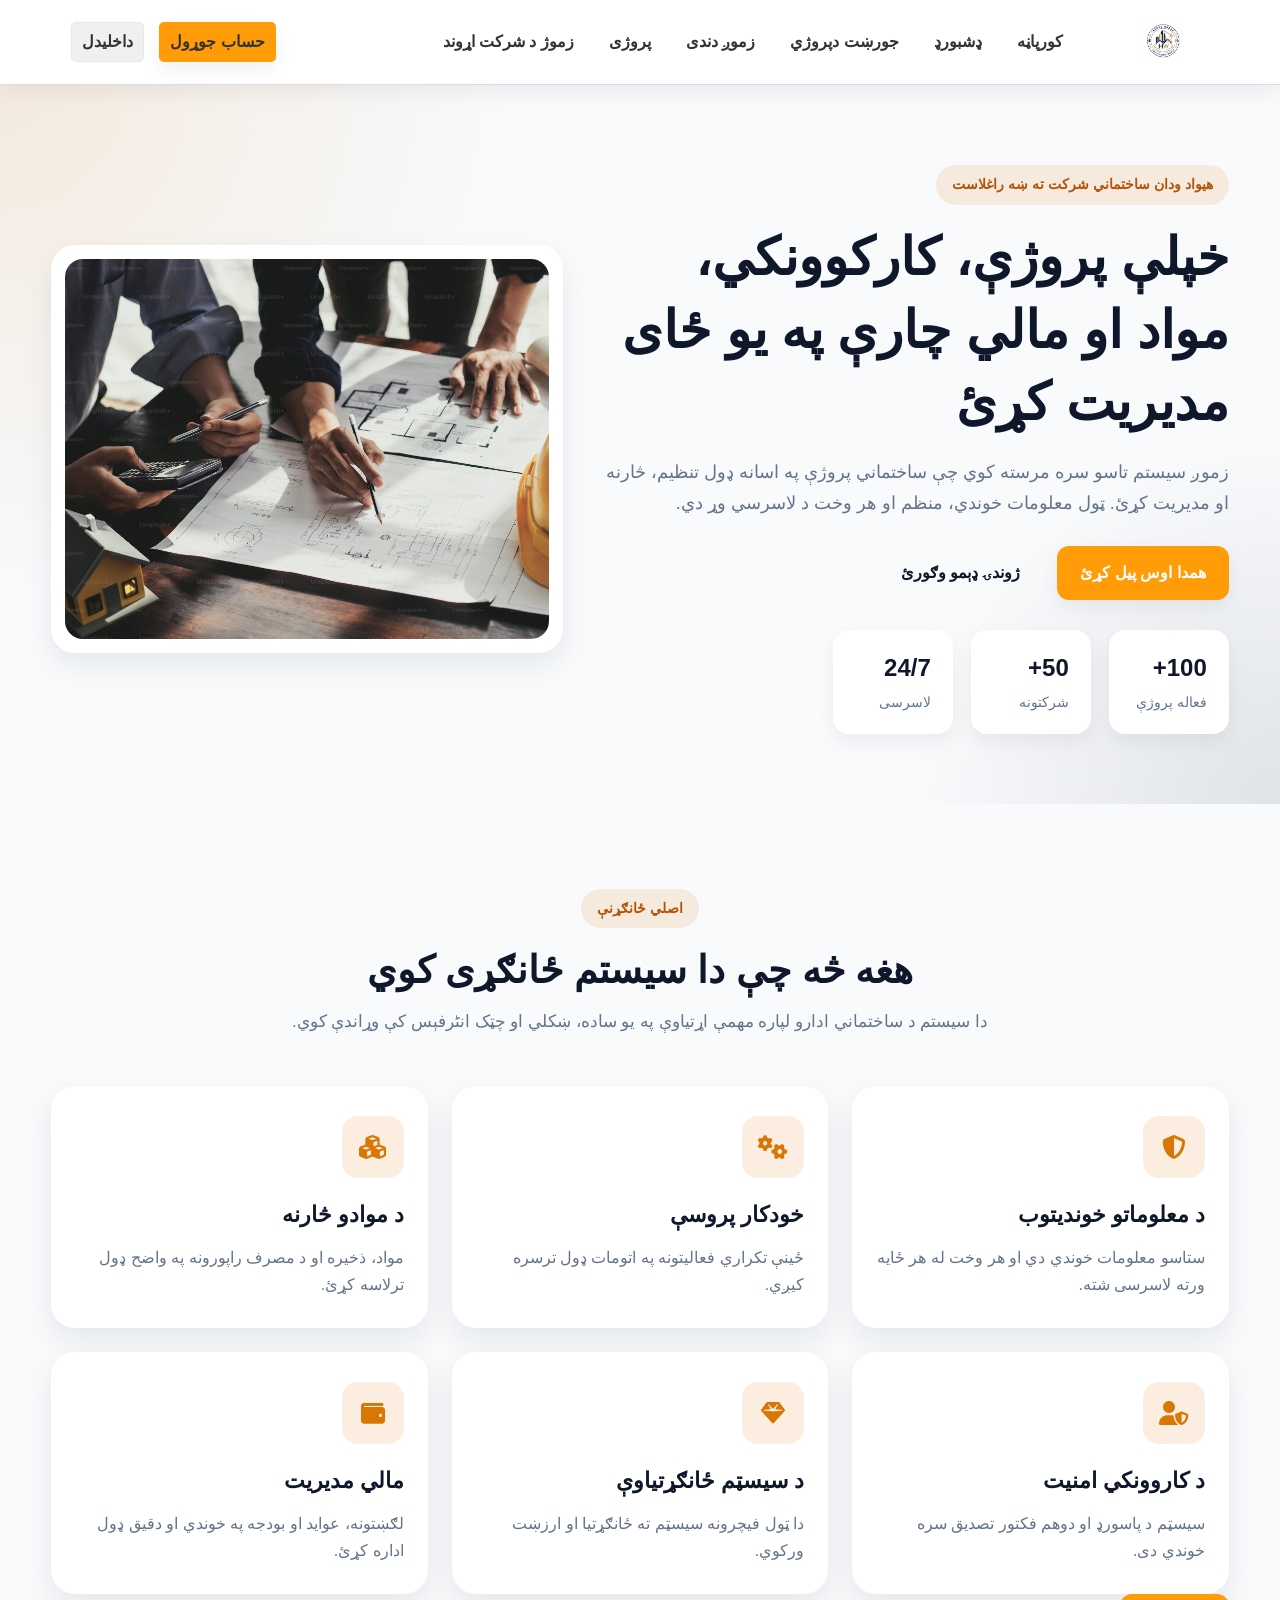
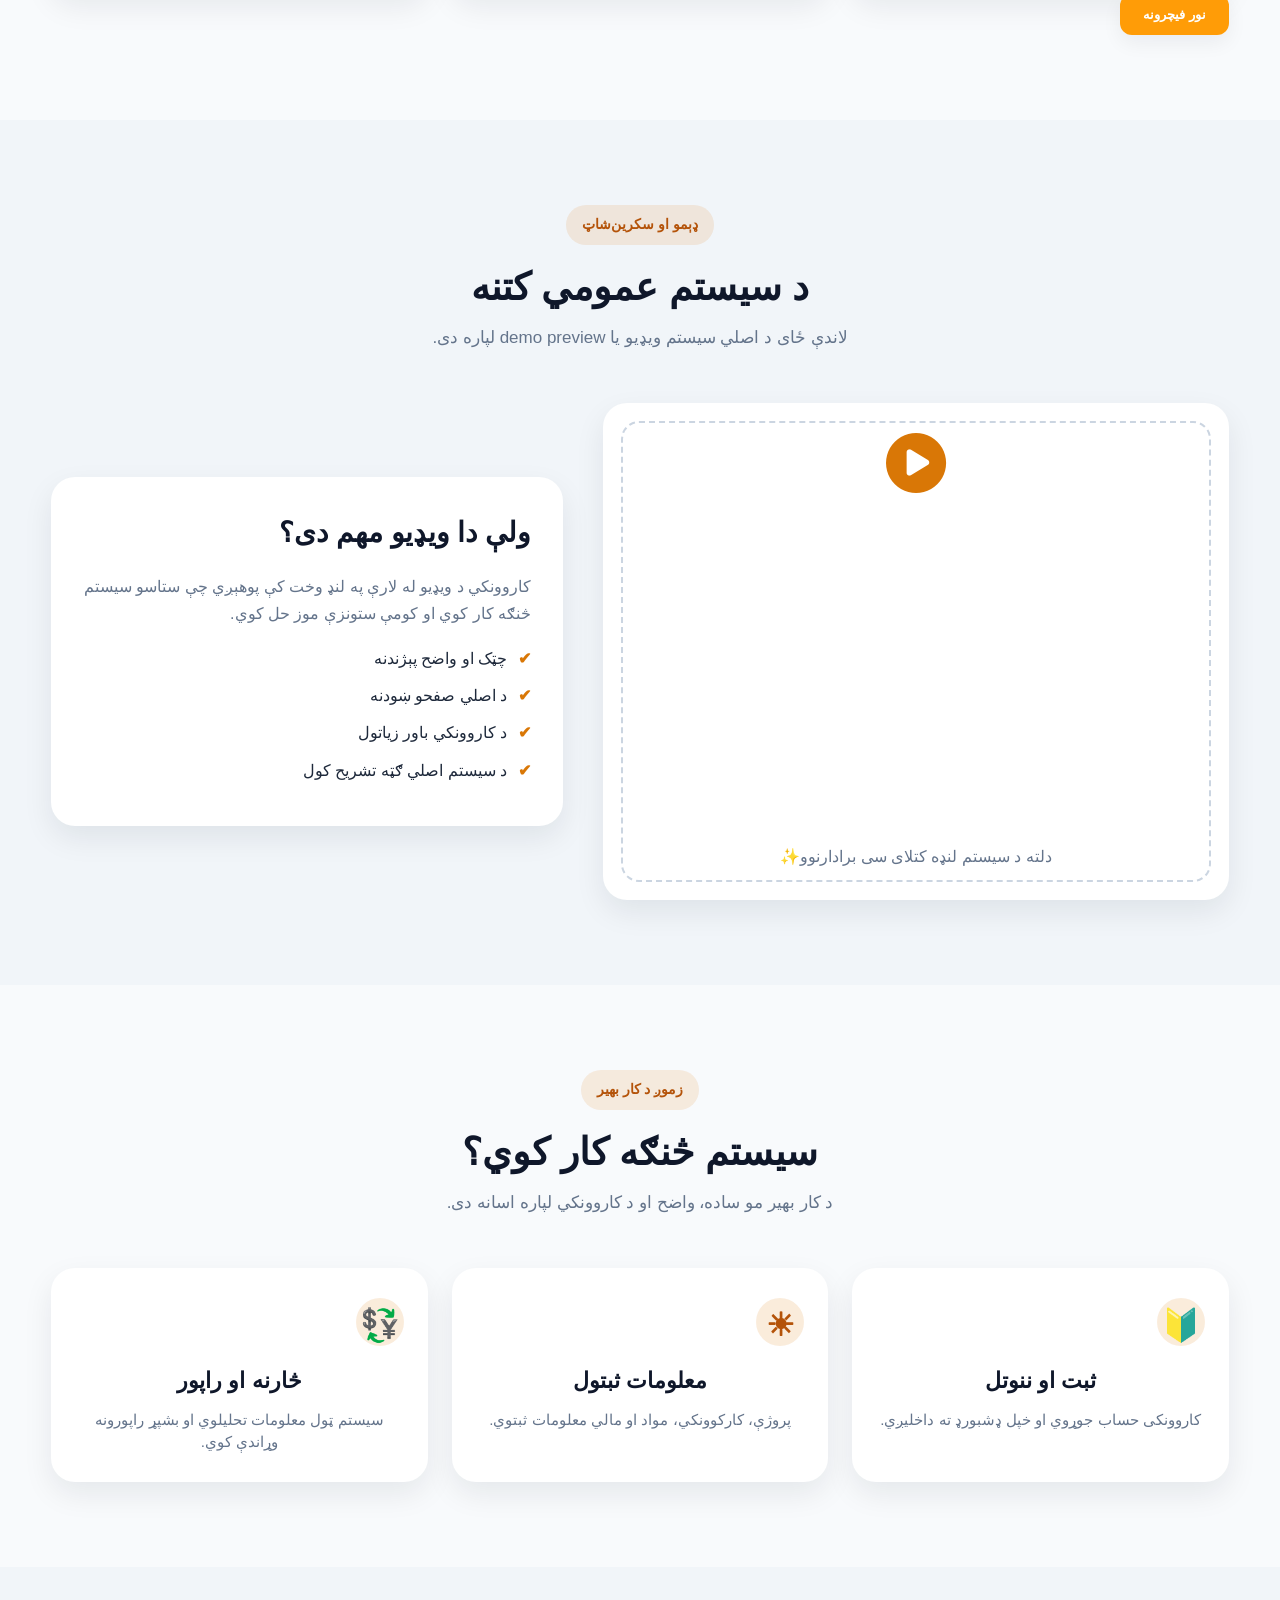
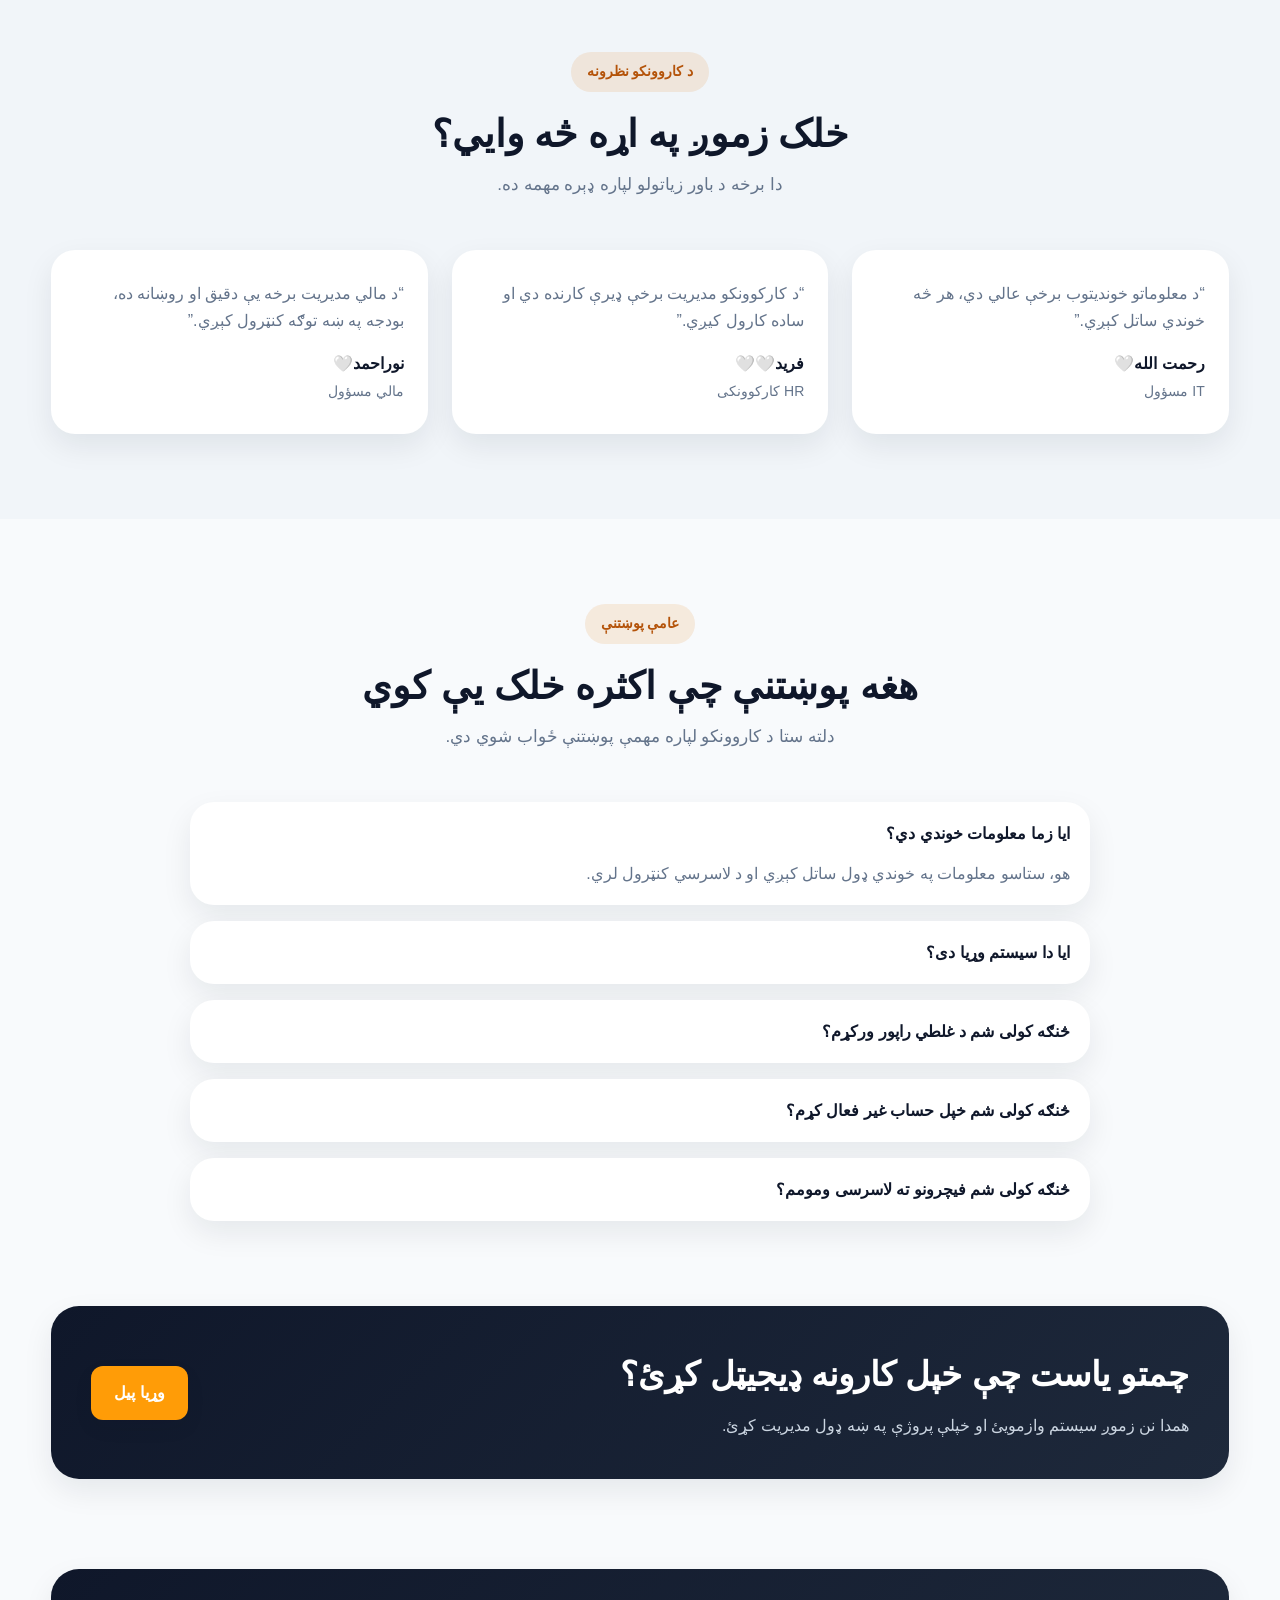
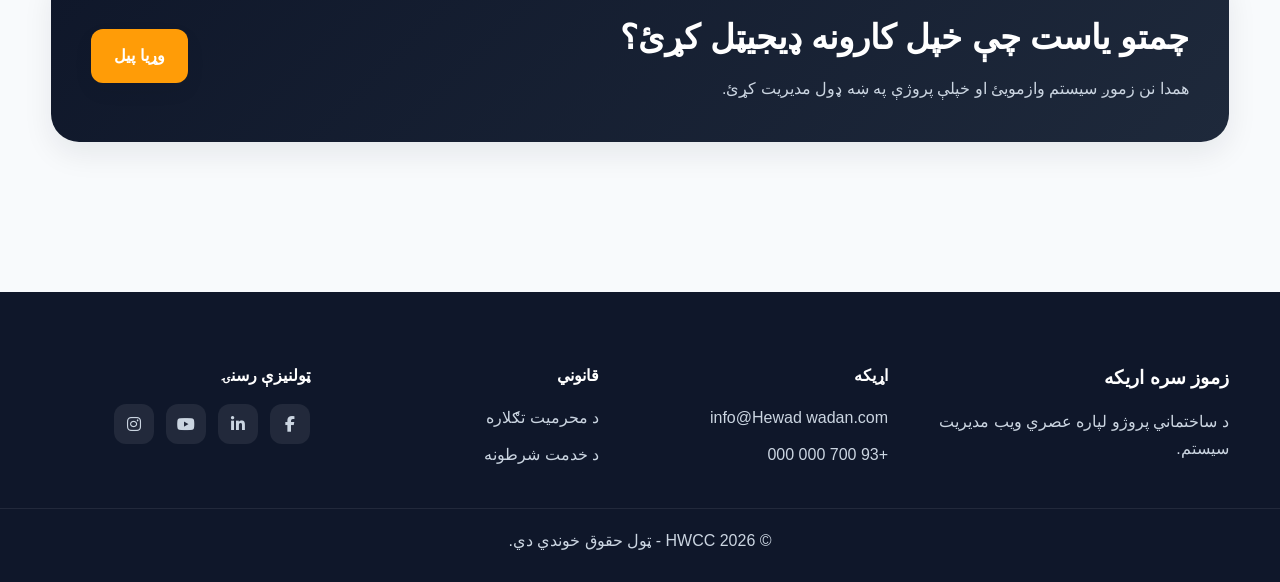
==== commit a9eed971: "Add code comments for better readability" ====
--- a/index.html
+++ b/index.html
@@ -13,32 +13,76 @@
 <body>
 
   <!-- Header -->
-  <header class="topbar">
-    <header class="topbar.hide"></header>
-    <div class="container nav-wrapper">
-      <div class="logo">
-        <img
-          src="./assets/Construction excellence with Hewad Wadan.png"
-          alt="هیواد ودان"
-        />
-      </div>
-
-      <nav class="nav-links">
-        <a href="#home">کورپاڼه</a>
-        <a href="dashboard.html">ډشبورډ</a>
-        <a href="assigned-projects.html">جورښت</a>
-        <a href="task-scheduling.html">زموږ په اړه</a>
-        <a href="progress.html">پروژی</a>
-         <a href="information.html">زموژ د شرکت اړوند</a>
-        
-      </nav>
-
-      <div class="nav-actions">
-        <a href="login.html" class="btn btn-light">ننوتل</a>
-        <a href="signup.html" class="btn btn-primary">حساب جوړول</a>
-      </div>
-    </div>
-  </header>
+   
+<header class="topbar">
+  <div class="container nav-wrapper">
+    <div class="logo">
+      <img src="./assets/Construction excellence with Hewad Wadan.png" alt="هیواد ودان" />
+    </div>
+
+    <nav class="nav-links" id="navLinks">
+      <a href="#home">کورپاڼه</a>
+      <a href="dashboard.html">ډشبورډ</a>
+      <a href="assigned-projects.html">جورښت دپروژي</a>
+      <a href="task-scheduling.html">زموږ دندی</a>
+      <a href="progress.html">پروژی</a>
+      <a href="information.html">زموژ د شرکت اړوند</a>
+    </nav>
+
+    <div class="nav-actions" id="navActions">
+      <a href="login.html" class="btn btn-light">داخلیدل</a>
+      <a href="signup.html" class="btn btn-primary">حساب جوړول</a>
+    </div>
+
+    <div class="hamburger" id="hamburger">
+      <span></span>
+      <span></span>
+      <span></span>
+    </div>
+  </div>
+
+  <style>
+    /* --- Basic --- */
+    .topbar { background:#fff; border-bottom:1px solid #ddd; position:sticky; top:0; z-index:100; }
+    .topbar .container { display:flex; justify-content:space-between; align-items:center; padding:10px 20px; }
+    .logo img { height:40px; }
+    .nav-links, .nav-actions { display:flex; gap:15px; align-items:center; transition:0.3s; }
+    .nav-links a, .nav-actions a { text-decoration:none; padding:5px 10px; border-radius:5px; color:#333; }
+    .btn-light { background:#f0f0f0; color:#333; }
+    .btn-light:hover { background:#ddd; }
+    .btn-primary { background:#ff9c07; color:#fff; }
+    .btn-primary:hover { background:#ff9807; }
+
+    /* Hamburger */
+    .hamburger { display:none; flex-direction:column; gap:5px; cursor:pointer; }
+    .hamburger span { width:25px; height:3px; background:#333; border-radius:2px; transition:0.3s; }
+
+    /* Mobile menu */
+    @media(max-width:768px){
+      .nav-links, .nav-actions { 
+        position:absolute; top:60px; right:0; width:200px; flex-direction:column; background:#fff; padding:15px; border:1px solid #ddd; border-radius:5px; transform:translateX(100%); opacity:0; pointer-events:none; }
+      .nav-links.show, .nav-actions.show { transform:translateX(0); opacity:1; pointer-events:auto; transition:0.3s; }
+      .hamburger { display:flex; }
+    }
+
+    /* Hamburger animation to X */
+    .hamburger.active span:nth-child(1) { transform: rotate(45deg) translate(5px,5px); }
+    .hamburger.active span:nth-child(2) { opacity:0; }
+    .hamburger.active span:nth-child(3) { transform: rotate(-45deg) translate(5px,-5px); }
+  </style>
+
+  <script>
+    const hamburger = document.getElementById("hamburger");
+    const navLinks = document.getElementById("navLinks");
+    const navActions = document.getElementById("navActions");
+
+    hamburger.addEventListener("click",()=>{
+      navLinks.classList.toggle("show");
+      navActions.classList.toggle("show");
+      hamburger.classList.toggle("active");
+    });
+  </script>
+</header>
 
   <main>
     <!-- Hero Section -->
@@ -82,7 +126,7 @@
     </section>
 
     <!-- Features Section -->
-    <section class="section" id="features">
+    <!-- <section class="section" id="features">
       <div class="container">
         <div class="section-head">
           <span class="section-tag">اصلي ځانګړنې</span>
@@ -131,7 +175,27 @@
           </article>
         </div>
       </div>
-    </section>
+    </section> -->
+
+<section class="section" id="features">
+  <div class="container">
+    <div class="section-head">
+      <span class="section-tag">اصلي ځانګړنې</span>
+      <h2>هغه څه چې دا سیستم ځانګړی کوي</h2>
+      <p>
+        دا سیستم د ساختماني ادارو لپاره مهمې اړتیاوې په یو ساده، ښکلي او چټک
+        انٹرفېس کې وړاندې کوي.
+      </p>
+    </div>
+
+    <div class="features-grid" id="featureList">
+      <!-- Dynamic features will load here -->
+    </div>
+  </div>
+</section>
+
+<script src="feature.js" defer></script>
+    
 
     <!-- Preview -->
     <section class="section alt-bg" id="preview">
@@ -175,7 +239,9 @@
       </div>
     </section>
 
-    <!-- About -->
+    
+
+    <!-- About
     <section class="section" id="about">
       <div class="container">
         <div class="section-head">
@@ -204,9 +270,27 @@
           </div>
         </div>
       </div>
-    </section>
-
-    <!-- Testimonials -->
+    </section> -->
+
+<section class="section" id="about">
+  <div class="container">
+    <div class="section-head">
+      <span class="section-tag">زموږ د کار بهیر</span>
+      <h2>سیستم څنګه کار کوي؟</h2>
+      <p>د کار بهیر مو ساده، واضح او د کاروونکي لپاره اسانه دی.</p>
+    </div>
+
+    <div class="steps-grid" id="stepsList">
+      <!-- Steps will load dynamically from JSON -->
+    </div>
+  </div>
+</section>
+
+<!-- Correct JS link -->
+<script src="about.js" defer></script>
+
+
+    <!-- Testimonials
     <section class="section alt-bg">
       <div class="container">
         <div class="section-head">
@@ -252,10 +336,39 @@
           </article>
         </div>
       </div>
-    </section>
+    </section> -->
+
+<section class="section alt-bg">
+  <div class="container">
+    <div class="section-head">
+      <span class="section-tag">د کاروونکو نظرونه</span>
+      <h2>خلک زموږ په اړه څه وایي؟</h2>
+      <p>دا برخه د باور زیاتولو لپاره ډېره مهمه ده.</p>
+    </div>
+
+    <!-- Dynamic Testimonials Grid -->
+    <div class="testimonials-grid" id="testimonialsGrid">
+      <!-- JS به دلته testimonials اضافه کړي -->
+           <script src="json file .js"></script>
+
+    </div>
+  </div>
+</section>
+
+
+
+
+
+
+
+
+
+
+
+
 
     <!-- FAQ -->
-    <section class="section" id="faq">
+    <!-- <section class="section" id="faq">
       <div class="container">
         <div class="section-head">
           <span class="section-tag">عامې پوښتنې</span>
@@ -285,7 +398,37 @@
           </details>
         </div>
       </div>
-    </section>
+    </section> -->
+
+<!-- FAQ -->
+<section class="section" id="faq">
+  <div class="container">
+    <div class="section-head">
+      <span class="section-tag">عامې پوښتنې</span>
+      <h2>هغه پوښتنې چې اکثره خلک یې کوي</h2>
+      <p>دلته ستا د کاروونکو لپاره مهمې پوښتنې ځواب شوي دي.</p>
+    </div>
+
+    <!-- FAQ will load dynamically here -->
+    <div class="faq-list" id="faqList"></div>
+  </div>
+</section>
+
+<!-- CTA -->
+<section class="cta-section">
+  <div class="container cta-box">
+    <div>
+      <h2>چمتو یاست چې خپل کارونه ډیجیټل کړئ؟</h2>
+      <p>همدا نن زموږ سیستم وازمویئ او خپلې پروژې په ښه ډول مدیریت کړئ.</p>
+    </div>
+    <a href="#" class="btn btn-primary">وړیا پیل</a>
+  </div>
+</section>
+
+<!-- External JS -->
+<script src="faq.js" defer></script>
+
+
 
     <!-- CTA -->
     <section class="cta-section">
--- a/style.css
+++ b/style.css
@@ -1,3 +1,8 @@
+@font-face {
+  font-family: bahig;
+  src: url(./fonts/Bahij-Bold.ttf) ;
+}
+
 :root {
   --primary: #d97706;
   --primary-dark: #b45309;
@@ -28,6 +33,47 @@
   background: var(--bg);
   color: var(--text);
   line-height: 1.7;
+    font-family: bahig;
+
+}
+
+
+
+/* this is my about section style :  */
+.steps-grid {
+  display: grid;
+  grid-template-columns: repeat(auto-fit, minmax(220px, 1fr));
+  gap: 1.5rem;
+}
+
+.step-card {
+  background: #fff;
+  padding: 1.2rem 1.5rem;
+  border-radius: 12px;
+  box-shadow: 0 4px 15px rgba(0,0,0,0.05);
+  text-align: center;
+  transition: all 0.3s ease;
+}
+
+.step-card:hover {
+  transform: translateY(-5px);
+  box-shadow: 0 8px 25px rgba(0,0,0,0.1);
+}
+
+.step-number {
+  font-size: 2rem;
+  margin-bottom: 0.8rem;
+}
+
+.step-card h3 {
+  font-size: 1.1rem;
+  margin-bottom: 0.6rem;
+}
+
+.step-card p {
+  font-size: 0.95rem;
+  line-height: 1.4;
+  color: #555;
 }
 
 img {
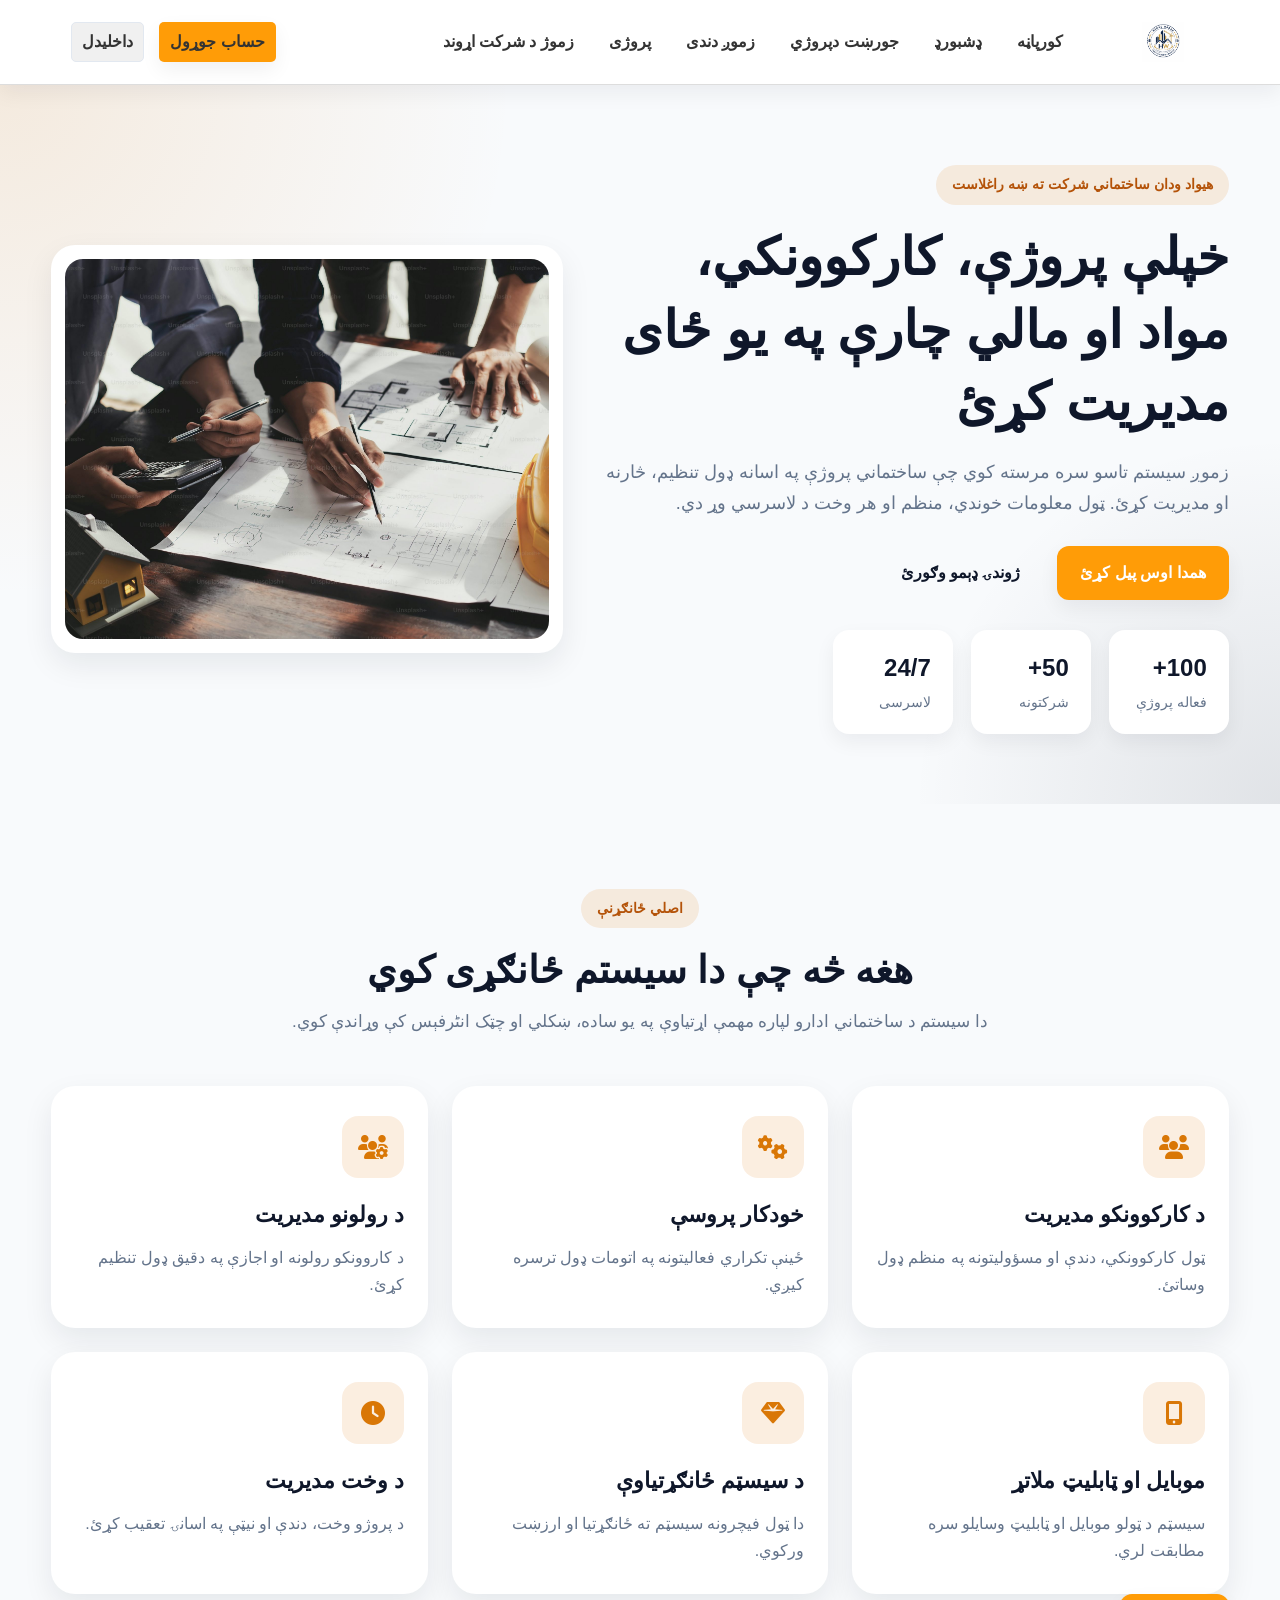
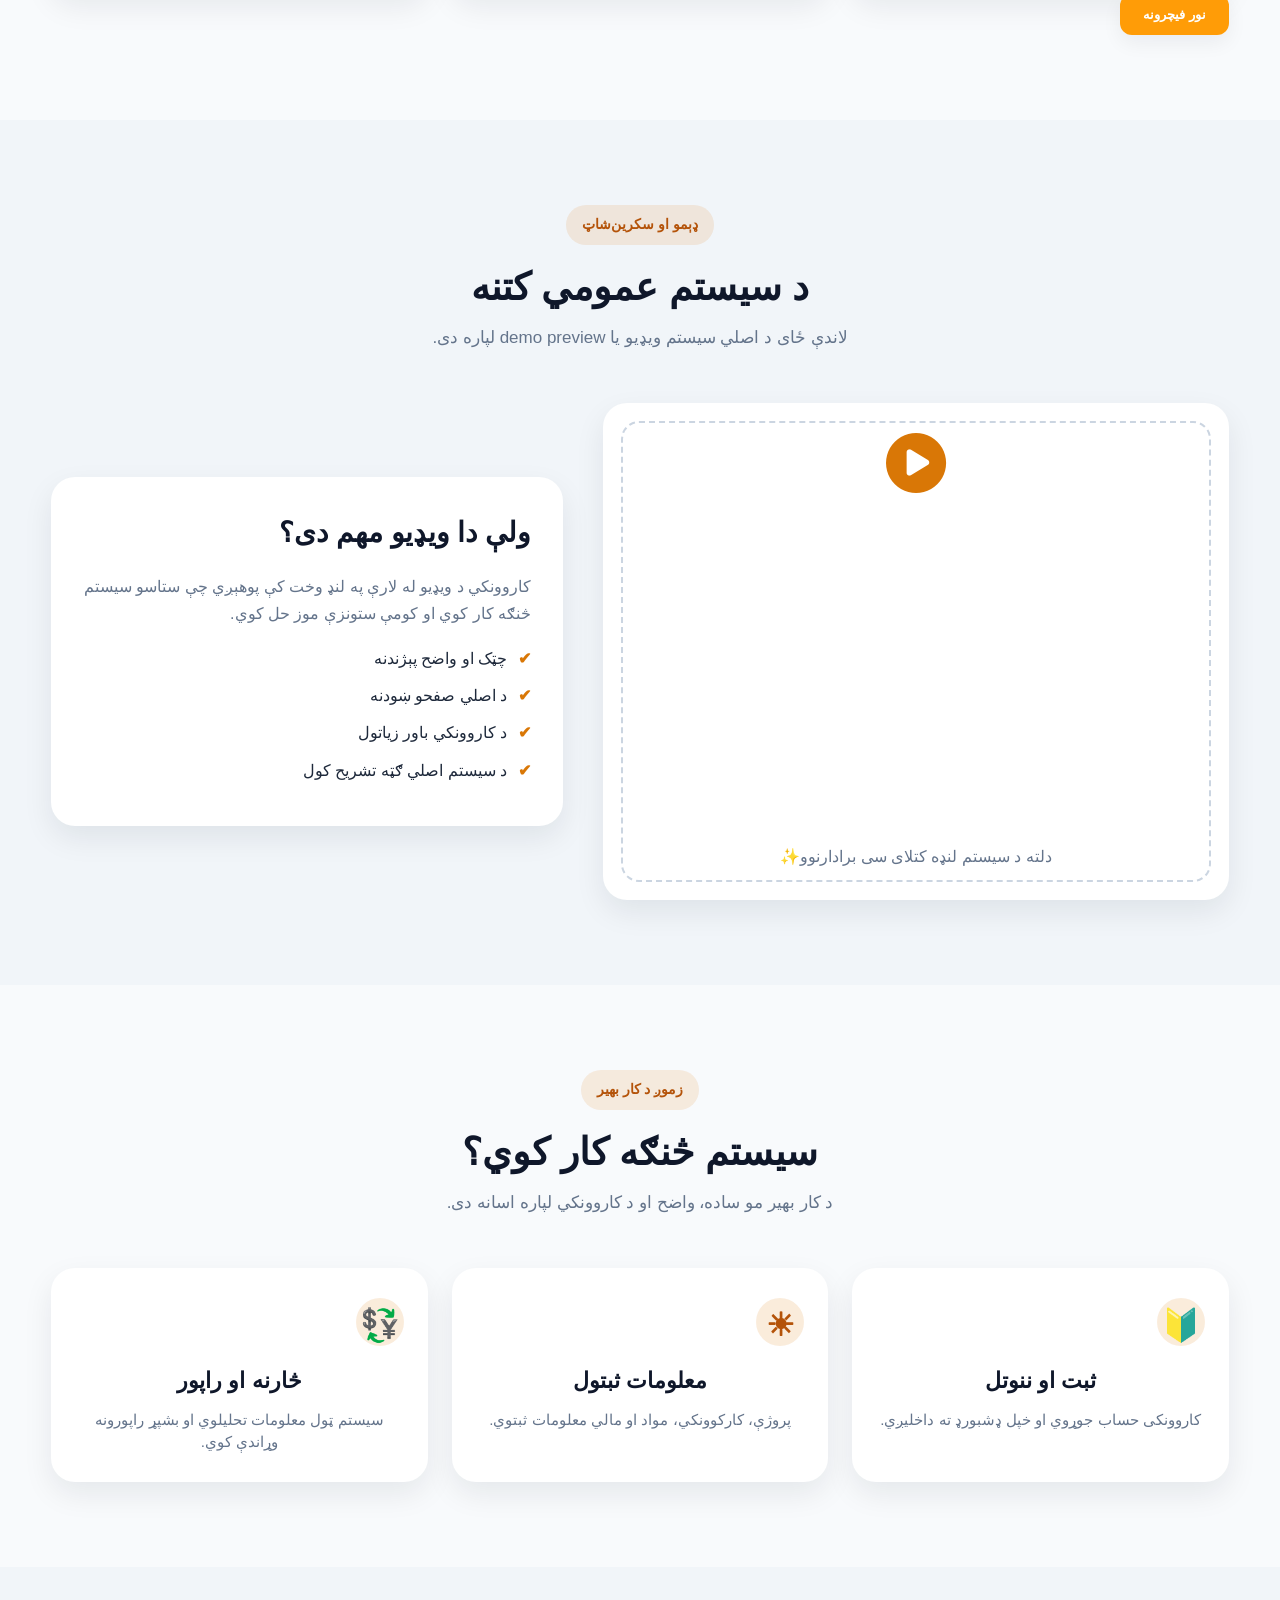
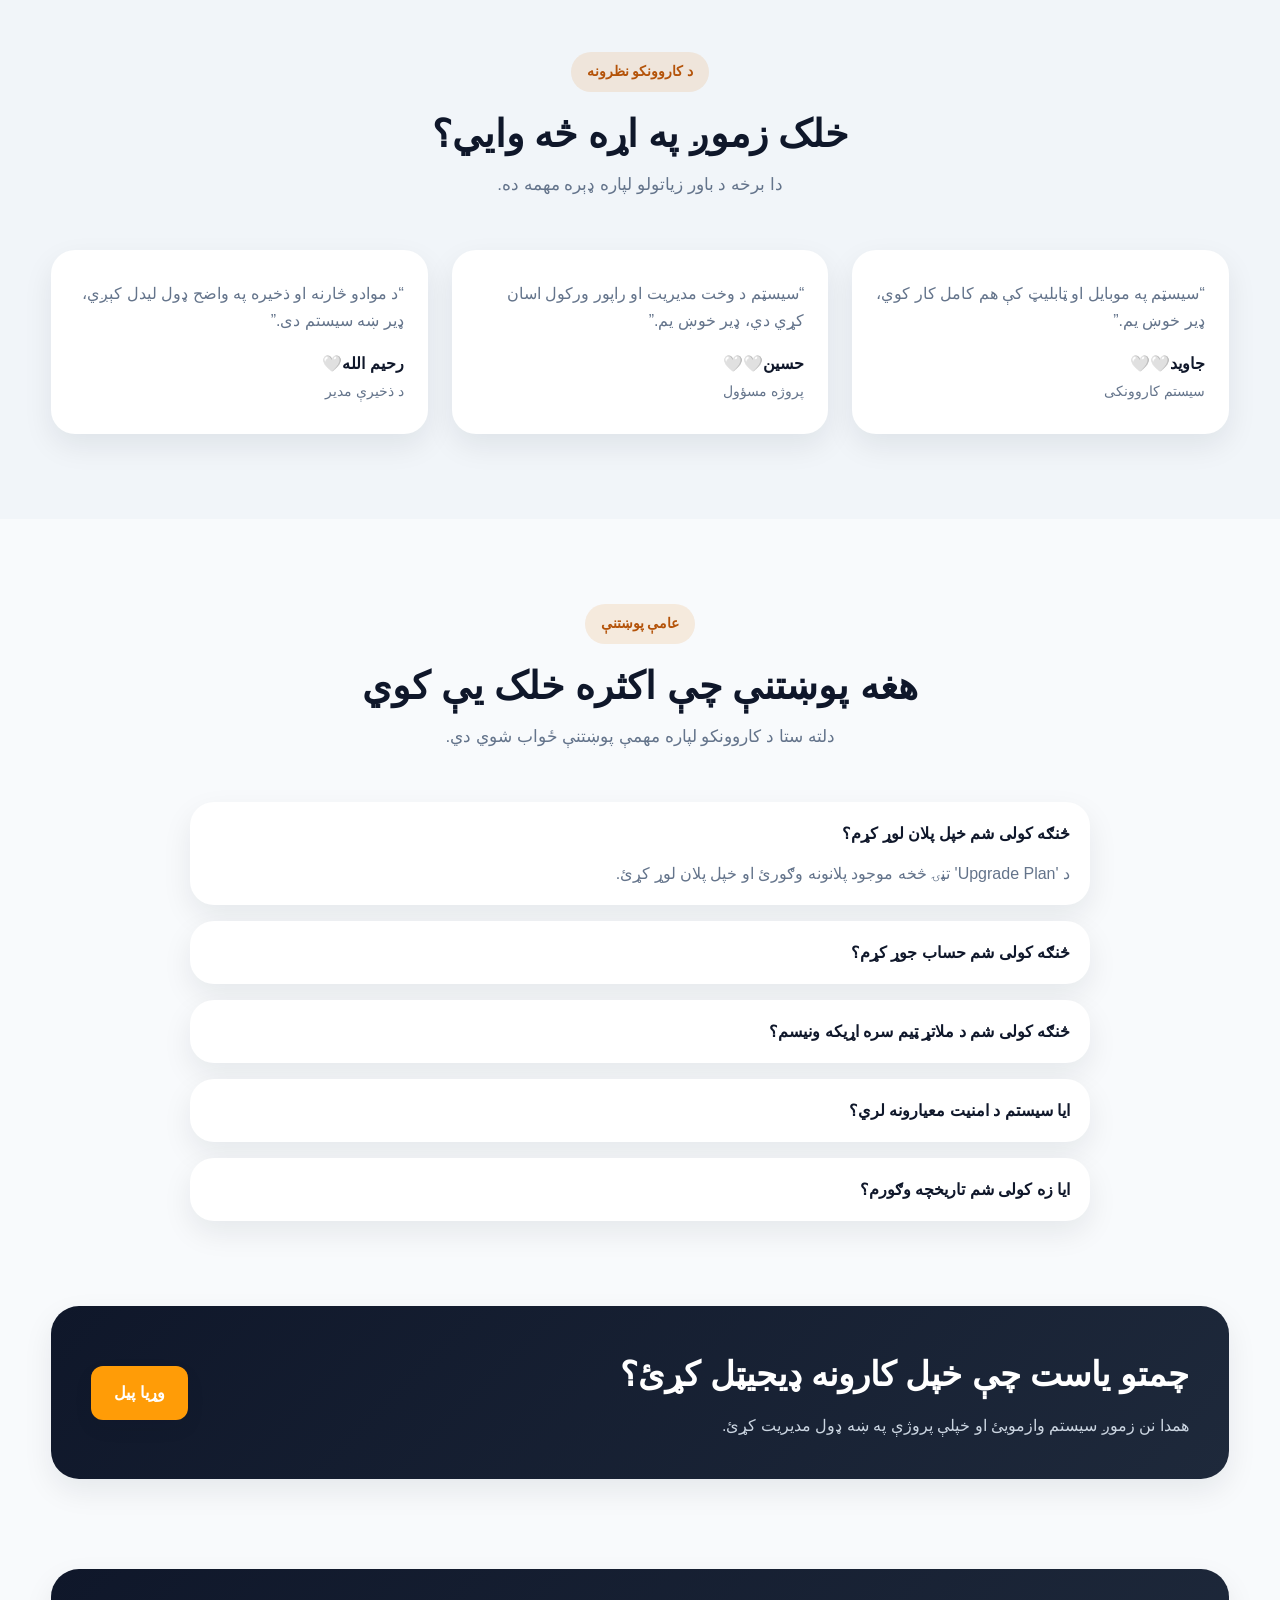
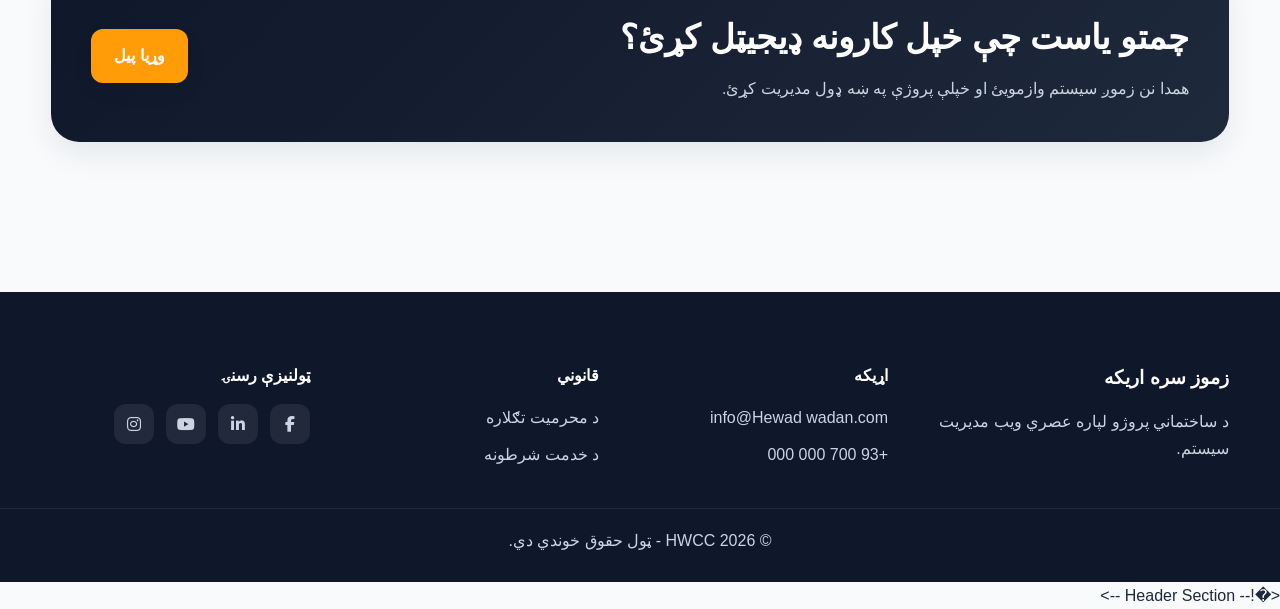
==== commit 7d80bd6f: "Add header comment" ====
--- a/index.html
+++ b/index.html
@@ -1,482 +1,484 @@
-<!DOCTYPE html>
-<html lang="ps" dir="rtl">
-<head>
-  <meta charset="UTF-8" />
-  <meta name="viewport" content="width=device-width, initial-scale=1.0" />
-  <title>د ساختماني مدیریت سیسټم</title>
-  <link rel="stylesheet" href="style.css" />
-  <link
-    rel="stylesheet"
-    href="https://cdnjs.cloudflare.com/ajax/libs/font-awesome/6.5.0/css/all.min.css"
-  />
-</head>
-<body>
-
-  <!-- Header -->
-   
-<header class="topbar">
-  <div class="container nav-wrapper">
-    <div class="logo">
-      <img src="./assets/Construction excellence with Hewad Wadan.png" alt="هیواد ودان" />
-    </div>
-
-    <nav class="nav-links" id="navLinks">
-      <a href="#home">کورپاڼه</a>
-      <a href="dashboard.html">ډشبورډ</a>
-      <a href="assigned-projects.html">جورښت دپروژي</a>
-      <a href="task-scheduling.html">زموږ دندی</a>
-      <a href="progress.html">پروژی</a>
-      <a href="information.html">زموژ د شرکت اړوند</a>
-    </nav>
-
-    <div class="nav-actions" id="navActions">
-      <a href="login.html" class="btn btn-light">داخلیدل</a>
-      <a href="signup.html" class="btn btn-primary">حساب جوړول</a>
-    </div>
-
-    <div class="hamburger" id="hamburger">
-      <span></span>
-      <span></span>
-      <span></span>
-    </div>
-  </div>
-
-  <style>
-    /* --- Basic --- */
-    .topbar { background:#fff; border-bottom:1px solid #ddd; position:sticky; top:0; z-index:100; }
-    .topbar .container { display:flex; justify-content:space-between; align-items:center; padding:10px 20px; }
-    .logo img { height:40px; }
-    .nav-links, .nav-actions { display:flex; gap:15px; align-items:center; transition:0.3s; }
-    .nav-links a, .nav-actions a { text-decoration:none; padding:5px 10px; border-radius:5px; color:#333; }
-    .btn-light { background:#f0f0f0; color:#333; }
-    .btn-light:hover { background:#ddd; }
-    .btn-primary { background:#ff9c07; color:#fff; }
-    .btn-primary:hover { background:#ff9807; }
-
-    /* Hamburger */
-    .hamburger { display:none; flex-direction:column; gap:5px; cursor:pointer; }
-    .hamburger span { width:25px; height:3px; background:#333; border-radius:2px; transition:0.3s; }
-
-    /* Mobile menu */
-    @media(max-width:768px){
-      .nav-links, .nav-actions { 
-        position:absolute; top:60px; right:0; width:200px; flex-direction:column; background:#fff; padding:15px; border:1px solid #ddd; border-radius:5px; transform:translateX(100%); opacity:0; pointer-events:none; }
-      .nav-links.show, .nav-actions.show { transform:translateX(0); opacity:1; pointer-events:auto; transition:0.3s; }
-      .hamburger { display:flex; }
-    }
-
-    /* Hamburger animation to X */
-    .hamburger.active span:nth-child(1) { transform: rotate(45deg) translate(5px,5px); }
-    .hamburger.active span:nth-child(2) { opacity:0; }
-    .hamburger.active span:nth-child(3) { transform: rotate(-45deg) translate(5px,-5px); }
-  </style>
-
-  <script>
-    const hamburger = document.getElementById("hamburger");
-    const navLinks = document.getElementById("navLinks");
-    const navActions = document.getElementById("navActions");
-
-    hamburger.addEventListener("click",()=>{
-      navLinks.classList.toggle("show");
-      navActions.classList.toggle("show");
-      hamburger.classList.toggle("active");
-    });
-  </script>
-</header>
-
-  <main>
-    <!-- Hero Section -->
-    <section class="hero" id="home">
-      <div class="container hero-grid">
-        <div class="hero-text">
-          <span class="badge">هیواد ودان ساختماني شرکت ته ښه راغلاست</span>
-          <h1>خپلې پروژې، کارکوونکي، مواد او مالي چارې په یو ځای مدیریت کړئ</h1>
-          <p>
-            زموږ سیستم تاسو سره مرسته کوي چې ساختماني پروژې په اسانه ډول تنظیم،
-            څارنه او مدیریت کړئ. ټول معلومات خوندي، منظم او هر وخت د لاسرسي وړ دي.
-          </p>
-
-          <div class="hero-buttons">
-            <a href="#" class="btn btn-primary">همدا اوس پیل کړئ</a>
-            <a href="" class="btn btn-outline">ژوندۍ ډېمو وګورئ</a>
-          </div>
-
-          <div class="hero-stats">
-            <div class="stat-box">
-              <strong>100+</strong>
-              <span>فعاله پروژې</span>
-            </div>
-            <div class="stat-box">
-              <strong>50+</strong>
-              <span>شرکتونه</span>
-            </div>
-            <div class="stat-box">
-              <strong>24/7</strong>
-              <span>لاسرسی</span>
-            </div>
-          </div>
-        </div>
-
-        <div class="hero-visual">
-          <div class="hero-card">
-            <img src="./assets/image1.jpg" alt="ساختماني پروژه" />
-          </div>
-        </div>
-      </div>
-    </section>
-
-    <!-- Features Section -->
-    <!-- <section class="section" id="features">
-      <div class="container">
-        <div class="section-head">
-          <span class="section-tag">اصلي ځانګړنې</span>
-          <h2>هغه څه چې دا سیستم ځانګړی کوي</h2>
-          <p>
-            دا سیستم د ساختماني ادارو لپاره مهمې اړتیاوې په یو ساده، ښکلي او چټک
-            انٹرفېس کې وړاندې کوي.
-          </p>
-        </div>
-
-        <div class="features-grid">
-          <article class="feature-card">
-            <div class="icon"><i class="fa-solid fa-diagram-project"></i></div>
-            <h3>د پروژو مدیریت</h3>
-            <p>پروژې ثبت، تعقیب او د پرمختګ کچه په اسانۍ وګورئ.</p>
-          </article>
-
-          <article class="feature-card">
-            <div class="icon"><i class="fa-solid fa-users"></i></div>
-            <h3>د کارکوونکو مدیریت</h3>
-            <p>ټول کارکوونکي، دندې او مسؤولیتونه په منظم ډول وساتئ.</p>
-          </article>
-
-          <article class="feature-card">
-            <div class="icon"><i class="fa-solid fa-cubes"></i></div>
-            <h3>د موادو څارنه</h3>
-            <p>مواد، ذخیره او د مصرف راپورونه په واضح ډول ترلاسه کړئ.</p>
-          </article>
-
-          <article class="feature-card">
-            <div class="icon"><i class="fa-solid fa-wallet"></i></div>
-            <h3>مالي مدیریت</h3>
-            <p>لګښتونه، عواید او بودجه په خوندي او دقیق ډول اداره کړئ.</p>
-          </article>
-
-          <article class="feature-card">
-            <div class="icon"><i class="fa-solid fa-chart-line"></i></div>
-            <h3>راپورونه او احصایې</h3>
-            <p>ژر راپورونه جوړ کړئ او د پروژې وضعیت په چارتونو کې وګورئ.</p>
-          </article>
-
-          <article class="feature-card">
-            <div class="icon"><i class="fa-solid fa-shield-halved"></i></div>
-            <h3>د معلوماتو خوندیتوب</h3>
-            <p>ستاسو معلومات خوندي دي او هر وخت له هر ځایه ورته لاسرسی شته.</p>
-          </article>
-        </div>
-      </div>
-    </section> -->
-
-<section class="section" id="features">
-  <div class="container">
-    <div class="section-head">
-      <span class="section-tag">اصلي ځانګړنې</span>
-      <h2>هغه څه چې دا سیستم ځانګړی کوي</h2>
-      <p>
-        دا سیستم د ساختماني ادارو لپاره مهمې اړتیاوې په یو ساده، ښکلي او چټک
-        انٹرفېس کې وړاندې کوي.
-      </p>
-    </div>
-
-    <div class="features-grid" id="featureList">
-      <!-- Dynamic features will load here -->
-    </div>
-  </div>
-</section>
-
-<script src="feature.js" defer></script>
-    
-
-    <!-- Preview -->
-    <section class="section alt-bg" id="preview">
-      <div class="container">
-        <div class="section-head">
-          <span class="section-tag">ډېمو او سکرین‌شاټ</span>
-          <h2>د سیستم عمومي کتنه</h2>
-          <p>لاندې ځای د اصلي سیستم ویډیو یا demo preview لپاره دی.</p>
-        </div>
-
-        <div class="preview-grid">
-          <div class="video-box">
-            <div class="video-placeholder">
-              <i class="fa-solid fa-circle-play"></i>
-              <iframe
-                src="https://www.youtube.com/embed/IjlYXtI2-GU?si=xbpRTSZ146ppm7ue"
-                title="YouTube video player"
-                allow="accelerometer; autoplay; clipboard-write; encrypted-media; gyroscope; picture-in-picture; web-share"
-                referrerpolicy="strict-origin-when-cross-origin"
-                allowfullscreen>
-              </iframe>
-              <p>دلته د سیستم لنډه کتلای سی برادارنوو✨</p>
-            </div>
-          </div>
-
-          <div class="preview-info">
-            <h3>ولې دا ویډیو مهم دی؟</h3>
-            <p>
-              کاروونکي د ویډیو له لارې په لنډ وخت کې پوهېږي چې ستاسو سیستم څنګه
-              کار کوي او کومې ستونزې موز حل کوي.
-            </p>
-
-            <ul class="check-list">
-              <li>چټک او واضح پېژندنه</li>
-              <li>د اصلي صفحو ښودنه</li>
-              <li>د کاروونکي باور زیاتول</li>
-              <li>د سیستم اصلي ګټه تشریح کول</li>
-            </ul>
-          </div>
-        </div>
-      </div>
-    </section>
-
-    
-
-    <!-- About
-    <section class="section" id="about">
-      <div class="container">
-        <div class="section-head">
-          <span class="section-tag">زموږ د کار بهیر</span>
-          <h2>سیستم څنګه کار کوي؟</h2>
-          <p>د کار بهیر مو ساده، واضح او د کاروونکي لپاره اسانه دی.</p>
-        </div>
-
-        <div class="steps-grid">
-          <div class="step-card">
-            <div class="step-number">🔰</div>
-            <h3>ثبت او ننوتل</h3>
-            <p>کاروونکی حساب جوړوي او خپل ډشبورډ ته داخلیږي.</p>
-          </div>
-
-          <div class="step-card">
-            <div class="step-number">☀</div>
-            <h3>معلومات ثبتول</h3>
-            <p>پروژې، کارکوونکي، مواد او مالي معلومات ثبتوي.</p>
-          </div>
-
-          <div class="step-card">
-            <div class="step-number">💱</div>
-            <h3>څارنه او راپور</h3>
-            <p>سیستم ټول معلومات تحلیلوي او بشپړ راپورونه وړاندې کوي.</p>
-          </div>
-        </div>
-      </div>
-    </section> -->
-
-<section class="section" id="about">
-  <div class="container">
-    <div class="section-head">
-      <span class="section-tag">زموږ د کار بهیر</span>
-      <h2>سیستم څنګه کار کوي؟</h2>
-      <p>د کار بهیر مو ساده، واضح او د کاروونکي لپاره اسانه دی.</p>
-    </div>
-
-    <div class="steps-grid" id="stepsList">
-      <!-- Steps will load dynamically from JSON -->
-    </div>
-  </div>
-</section>
-
-<!-- Correct JS link -->
-<script src="about.js" defer></script>
-
-
-    <!-- Testimonials
-    <section class="section alt-bg">
-      <div class="container">
-        <div class="section-head">
-          <span class="section-tag">د کاروونکو نظرونه</span>
-          <h2>خلک زموږ په اړه څه وایي؟</h2>
-          <p>دا برخه د باور زیاتولو لپاره ډېره مهمه ده.</p>
-        </div>
-
-        <div class="testimonials-grid">
-          <article class="testimonial-card">
-            <p>
-              “دا سیستم زموږ د پروژو تنظیم ډېر اسانه کړی دی. اوس هر څه واضح او
-              منظم دي.”
-            </p>
-            <div class="user-info">
-              <strong>احمد شاه🤍</strong>
-              <span>د پروژې مدیر</span>
-            </div>
-          </article>
-
-          <article class="testimonial-card">
-            <p>
-              “د مالي راپورونو برخه یې ډېره ګټوره ده. موږ کولی شو هر وخت خپل
-              لګښتونه وګورو.”
-            </p>
-            <div class="user-info">
-              <strong
-              >نورالله🤍🤍
-
-              </strong>
-              <span>مالي مسؤول</span>
-            </div>
-          </article>
-
-          <article class="testimonial-card">
-            <p>
-              “UI یې ښکلی دی، موبایل کې هم ښه کار کوي او کارول یې ساده دي.”
-            </p>
-            <div class="user-info">
-              <strong>فرید🤍🤍🤍</strong>
-              <span>سیستم کاروونکی</span>
-            </div>
-          </article>
-        </div>
-      </div>
-    </section> -->
-
-<section class="section alt-bg">
-  <div class="container">
-    <div class="section-head">
-      <span class="section-tag">د کاروونکو نظرونه</span>
-      <h2>خلک زموږ په اړه څه وایي؟</h2>
-      <p>دا برخه د باور زیاتولو لپاره ډېره مهمه ده.</p>
-    </div>
-
-    <!-- Dynamic Testimonials Grid -->
-    <div class="testimonials-grid" id="testimonialsGrid">
-      <!-- JS به دلته testimonials اضافه کړي -->
-           <script src="json file .js"></script>
-
-    </div>
-  </div>
-</section>
-
-
-
-
-
-
-
-
-
-
-
-
-
-    <!-- FAQ -->
-    <!-- <section class="section" id="faq">
-      <div class="container">
-        <div class="section-head">
-          <span class="section-tag">عامې پوښتنې</span>
-          <h2>هغه پوښتنې چې اکثره خلک یې کوي</h2>
-          <p>دلته ستا د کاروونکو لپاره مهمې پوښتنې ځواب شوي دي.</p>
-        </div>
-
-        <div class="faq-list">
-          <details class="faq-item">
-            <summary>ایا دا سیستم وړیا دی؟</summary>
-            <p>بنسټیزه نسخه ازمایښتي کېدای شي، خو پرمختللې ځانګړنې تادیاتي پلان لري.</p>
-          </details>
-
-          <details class="faq-item">
-            <summary>ایا زما معلومات خوندي دي؟</summary>
-            <p>هو، ستاسو معلومات په خوندي ډول ساتل کېږي او د لاسرسي کنټرول لري.</p>
-          </details>
-
-          <details class="faq-item">
-            <summary>ایا هر وخت اشتراک بندولای شم؟</summary>
-            <p>هو، تاسو کولی شئ هر وخت خپل پلان بدل یا لغوه کړئ.</p>
-          </details>
-
-          <details class="faq-item">
-            <summary>ایا موبایل او ټابلیټ کې هم کار کوي؟</summary>
-            <p>هو، دا ویب اپلېکېشن بشپړ responsive دی.</p>
-          </details>
-        </div>
-      </div>
-    </section> -->
-
-<!-- FAQ -->
-<section class="section" id="faq">
-  <div class="container">
-    <div class="section-head">
-      <span class="section-tag">عامې پوښتنې</span>
-      <h2>هغه پوښتنې چې اکثره خلک یې کوي</h2>
-      <p>دلته ستا د کاروونکو لپاره مهمې پوښتنې ځواب شوي دي.</p>
-    </div>
-
-    <!-- FAQ will load dynamically here -->
-    <div class="faq-list" id="faqList"></div>
-  </div>
-</section>
-
-<!-- CTA -->
-<section class="cta-section">
-  <div class="container cta-box">
-    <div>
-      <h2>چمتو یاست چې خپل کارونه ډیجیټل کړئ؟</h2>
-      <p>همدا نن زموږ سیستم وازمویئ او خپلې پروژې په ښه ډول مدیریت کړئ.</p>
-    </div>
-    <a href="#" class="btn btn-primary">وړیا پیل</a>
-  </div>
-</section>
-
-<!-- External JS -->
-<script src="faq.js" defer></script>
-
-
-
-    <!-- CTA -->
-    <section class="cta-section">
-      <div class="container cta-box">
-        <div>
-          <h2>چمتو یاست چې خپل کارونه ډیجیټل کړئ؟</h2>
-          <p>همدا نن زموږ سیستم وازمویئ او خپلې پروژې په ښه ډول مدیریت کړئ.</p>
-        </div>
-        <a href="#" class="btn btn-primary">وړیا پیل</a>
-      </div>
-    </section>
-  </main>
-
-  <!-- Footer -->
-  <footer class="footer">
-    <div class="container footer-grid">
-      <div>
-        <h3>زموز سره اریکه</h3>
-        <p>د ساختماني پروژو لپاره عصري ویب مدیریت سیستم.</p>
-      </div>
-
-      <div>
-        <h4>اړیکه</h4>
-        <p>info@Hewad wadan.com</p>
-        <p>+93 700 000 000</p>
-      </div>
-
-      <div>
-        <h4>قانوني</h4>
-        <a href="#">د محرمیت تګلاره</a>
-        <a href="#">د خدمت شرطونه</a>
-      </div>
-
-      <div>
-        <h4>ټولنیزې رسنۍ</h4>
-        <div class="socials">
-          <a href="#"><i class="fa-brands fa-facebook-f"></i></a>
-          <a href="#"><i class="fa-brands fa-linkedin-in"></i></a>
-          <a href="#"><i class="fa-brands fa-youtube"></i></a>
-          <a href="#"><i class="fa-brands fa-instagram"></i></a>
-        </div>
-      </div>
-    </div>
-
-    <div class="footer-bottom">
-      <p>© 2026 HWCC - ټول حقوق خوندي دي.</p>
-    </div>
-  </footer>
-
-</body>
-</html>+<!DOCTYPE html>
+<html lang="ps" dir="rtl">
+<head>
+  <meta charset="UTF-8" />
+  <meta name="viewport" content="width=device-width, initial-scale=1.0" />
+  <title>د ساختماني مدیریت سیسټم</title>
+  <link rel="stylesheet" href="style.css" />
+  <link
+    rel="stylesheet"
+    href="https://cdnjs.cloudflare.com/ajax/libs/font-awesome/6.5.0/css/all.min.css"
+  />
+</head>
+<body>
+
+  <!-- Header -->
+   
+<header class="topbar">
+  <div class="container nav-wrapper">
+    <div class="logo">
+      <img src="./assets/Construction excellence with Hewad Wadan.png" alt="هیواد ودان" />
+    </div>
+
+    <nav class="nav-links" id="navLinks">
+      <a href="#home">کورپاڼه</a>
+      <a href="dashboard.html">ډشبورډ</a>
+      <a href="assigned-projects.html">جورښت دپروژي</a>
+      <a href="task-scheduling.html">زموږ دندی</a>
+      <a href="progress.html">پروژی</a>
+      <a href="information.html">زموژ د شرکت اړوند</a>
+    </nav>
+
+    <div class="nav-actions" id="navActions">
+      <a href="login.html" class="btn btn-light">داخلیدل</a>
+      <a href="signup.html" class="btn btn-primary">حساب جوړول</a>
+    </div>
+
+    <div class="hamburger" id="hamburger">
+      <span></span>
+      <span></span>
+      <span></span>
+    </div>
+  </div>
+
+  <style>
+    /* --- Basic --- */
+    .topbar { background:#fff; border-bottom:1px solid #ddd; position:sticky; top:0; z-index:100; }
+    .topbar .container { display:flex; justify-content:space-between; align-items:center; padding:10px 20px; }
+    .logo img { height:40px; }
+    .nav-links, .nav-actions { display:flex; gap:15px; align-items:center; transition:0.3s; }
+    .nav-links a, .nav-actions a { text-decoration:none; padding:5px 10px; border-radius:5px; color:#333; }
+    .btn-light { background:#f0f0f0; color:#333; }
+    .btn-light:hover { background:#ddd; }
+    .btn-primary { background:#ff9c07; color:#fff; }
+    .btn-primary:hover { background:#ff9807; }
+
+    /* Hamburger */
+    .hamburger { display:none; flex-direction:column; gap:5px; cursor:pointer; }
+    .hamburger span { width:25px; height:3px; background:#333; border-radius:2px; transition:0.3s; }
+
+    /* Mobile menu */
+    @media(max-width:768px){
+      .nav-links, .nav-actions { 
+        position:absolute; top:60px; right:0; width:200px; flex-direction:column; background:#fff; padding:15px; border:1px solid #ddd; border-radius:5px; transform:translateX(100%); opacity:0; pointer-events:none; }
+      .nav-links.show, .nav-actions.show { transform:translateX(0); opacity:1; pointer-events:auto; transition:0.3s; }
+      .hamburger { display:flex; }
+    }
+
+    /* Hamburger animation to X */
+    .hamburger.active span:nth-child(1) { transform: rotate(45deg) translate(5px,5px); }
+    .hamburger.active span:nth-child(2) { opacity:0; }
+    .hamburger.active span:nth-child(3) { transform: rotate(-45deg) translate(5px,-5px); }
+  </style>
+
+  <script>
+    const hamburger = document.getElementById("hamburger");
+    const navLinks = document.getElementById("navLinks");
+    const navActions = document.getElementById("navActions");
+
+    hamburger.addEventListener("click",()=>{
+      navLinks.classList.toggle("show");
+      navActions.classList.toggle("show");
+      hamburger.classList.toggle("active");
+    });
+  </script>
+</header>
+
+  <main>
+    <!-- Hero Section -->
+    <section class="hero" id="home">
+      <div class="container hero-grid">
+        <div class="hero-text">
+          <span class="badge">هیواد ودان ساختماني شرکت ته ښه راغلاست</span>
+          <h1>خپلې پروژې، کارکوونکي، مواد او مالي چارې په یو ځای مدیریت کړئ</h1>
+          <p>
+            زموږ سیستم تاسو سره مرسته کوي چې ساختماني پروژې په اسانه ډول تنظیم،
+            څارنه او مدیریت کړئ. ټول معلومات خوندي، منظم او هر وخت د لاسرسي وړ دي.
+          </p>
+
+          <div class="hero-buttons">
+            <a href="#" class="btn btn-primary">همدا اوس پیل کړئ</a>
+            <a href="" class="btn btn-outline">ژوندۍ ډېمو وګورئ</a>
+          </div>
+
+          <div class="hero-stats">
+            <div class="stat-box">
+              <strong>100+</strong>
+              <span>فعاله پروژې</span>
+            </div>
+            <div class="stat-box">
+              <strong>50+</strong>
+              <span>شرکتونه</span>
+            </div>
+            <div class="stat-box">
+              <strong>24/7</strong>
+              <span>لاسرسی</span>
+            </div>
+          </div>
+        </div>
+
+        <div class="hero-visual">
+          <div class="hero-card">
+            <img src="./assets/image1.jpg" alt="ساختماني پروژه" />
+          </div>
+        </div>
+      </div>
+    </section>
+
+    <!-- Features Section -->
+    <!-- <section class="section" id="features">
+      <div class="container">
+        <div class="section-head">
+          <span class="section-tag">اصلي ځانګړنې</span>
+          <h2>هغه څه چې دا سیستم ځانګړی کوي</h2>
+          <p>
+            دا سیستم د ساختماني ادارو لپاره مهمې اړتیاوې په یو ساده، ښکلي او چټک
+            انٹرفېس کې وړاندې کوي.
+          </p>
+        </div>
+
+        <div class="features-grid">
+          <article class="feature-card">
+            <div class="icon"><i class="fa-solid fa-diagram-project"></i></div>
+            <h3>د پروژو مدیریت</h3>
+            <p>پروژې ثبت، تعقیب او د پرمختګ کچه په اسانۍ وګورئ.</p>
+          </article>
+
+          <article class="feature-card">
+            <div class="icon"><i class="fa-solid fa-users"></i></div>
+            <h3>د کارکوونکو مدیریت</h3>
+            <p>ټول کارکوونکي، دندې او مسؤولیتونه په منظم ډول وساتئ.</p>
+          </article>
+
+          <article class="feature-card">
+            <div class="icon"><i class="fa-solid fa-cubes"></i></div>
+            <h3>د موادو څارنه</h3>
+            <p>مواد، ذخیره او د مصرف راپورونه په واضح ډول ترلاسه کړئ.</p>
+          </article>
+
+          <article class="feature-card">
+            <div class="icon"><i class="fa-solid fa-wallet"></i></div>
+            <h3>مالي مدیریت</h3>
+            <p>لګښتونه، عواید او بودجه په خوندي او دقیق ډول اداره کړئ.</p>
+          </article>
+
+          <article class="feature-card">
+            <div class="icon"><i class="fa-solid fa-chart-line"></i></div>
+            <h3>راپورونه او احصایې</h3>
+            <p>ژر راپورونه جوړ کړئ او د پروژې وضعیت په چارتونو کې وګورئ.</p>
+          </article>
+
+          <article class="feature-card">
+            <div class="icon"><i class="fa-solid fa-shield-halved"></i></div>
+            <h3>د معلوماتو خوندیتوب</h3>
+            <p>ستاسو معلومات خوندي دي او هر وخت له هر ځایه ورته لاسرسی شته.</p>
+          </article>
+        </div>
+      </div>
+    </section> -->
+
+<section class="section" id="features">
+  <div class="container">
+    <div class="section-head">
+      <span class="section-tag">اصلي ځانګړنې</span>
+      <h2>هغه څه چې دا سیستم ځانګړی کوي</h2>
+      <p>
+        دا سیستم د ساختماني ادارو لپاره مهمې اړتیاوې په یو ساده، ښکلي او چټک
+        انٹرفېس کې وړاندې کوي.
+      </p>
+    </div>
+
+    <div class="features-grid" id="featureList">
+      <!-- Dynamic features will load here -->
+    </div>
+  </div>
+</section>
+
+<script src="feature.js" defer></script>
+    
+
+    <!-- Preview -->
+    <section class="section alt-bg" id="preview">
+      <div class="container">
+        <div class="section-head">
+          <span class="section-tag">ډېمو او سکرین‌شاټ</span>
+          <h2>د سیستم عمومي کتنه</h2>
+          <p>لاندې ځای د اصلي سیستم ویډیو یا demo preview لپاره دی.</p>
+        </div>
+
+        <div class="preview-grid">
+          <div class="video-box">
+            <div class="video-placeholder">
+              <i class="fa-solid fa-circle-play"></i>
+              <iframe
+                src="https://www.youtube.com/embed/IjlYXtI2-GU?si=xbpRTSZ146ppm7ue"
+                title="YouTube video player"
+                allow="accelerometer; autoplay; clipboard-write; encrypted-media; gyroscope; picture-in-picture; web-share"
+                referrerpolicy="strict-origin-when-cross-origin"
+                allowfullscreen>
+              </iframe>
+              <p>دلته د سیستم لنډه کتلای سی برادارنوو✨</p>
+            </div>
+          </div>
+
+          <div class="preview-info">
+            <h3>ولې دا ویډیو مهم دی؟</h3>
+            <p>
+              کاروونکي د ویډیو له لارې په لنډ وخت کې پوهېږي چې ستاسو سیستم څنګه
+              کار کوي او کومې ستونزې موز حل کوي.
+            </p>
+
+            <ul class="check-list">
+              <li>چټک او واضح پېژندنه</li>
+              <li>د اصلي صفحو ښودنه</li>
+              <li>د کاروونکي باور زیاتول</li>
+              <li>د سیستم اصلي ګټه تشریح کول</li>
+            </ul>
+          </div>
+        </div>
+      </div>
+    </section>
+
+    
+
+    <!-- About
+    <section class="section" id="about">
+      <div class="container">
+        <div class="section-head">
+          <span class="section-tag">زموږ د کار بهیر</span>
+          <h2>سیستم څنګه کار کوي؟</h2>
+          <p>د کار بهیر مو ساده، واضح او د کاروونکي لپاره اسانه دی.</p>
+        </div>
+
+        <div class="steps-grid">
+          <div class="step-card">
+            <div class="step-number">🔰</div>
+            <h3>ثبت او ننوتل</h3>
+            <p>کاروونکی حساب جوړوي او خپل ډشبورډ ته داخلیږي.</p>
+          </div>
+
+          <div class="step-card">
+            <div class="step-number">☀</div>
+            <h3>معلومات ثبتول</h3>
+            <p>پروژې، کارکوونکي، مواد او مالي معلومات ثبتوي.</p>
+          </div>
+
+          <div class="step-card">
+            <div class="step-number">💱</div>
+            <h3>څارنه او راپور</h3>
+            <p>سیستم ټول معلومات تحلیلوي او بشپړ راپورونه وړاندې کوي.</p>
+          </div>
+        </div>
+      </div>
+    </section> -->
+
+<section class="section" id="about">
+  <div class="container">
+    <div class="section-head">
+      <span class="section-tag">زموږ د کار بهیر</span>
+      <h2>سیستم څنګه کار کوي؟</h2>
+      <p>د کار بهیر مو ساده، واضح او د کاروونکي لپاره اسانه دی.</p>
+    </div>
+
+    <div class="steps-grid" id="stepsList">
+      <!-- Steps will load dynamically from JSON -->
+    </div>
+  </div>
+</section>
+
+<!-- Correct JS link -->
+<script src="about.js" defer></script>
+
+
+    <!-- Testimonials
+    <section class="section alt-bg">
+      <div class="container">
+        <div class="section-head">
+          <span class="section-tag">د کاروونکو نظرونه</span>
+          <h2>خلک زموږ په اړه څه وایي؟</h2>
+          <p>دا برخه د باور زیاتولو لپاره ډېره مهمه ده.</p>
+        </div>
+
+        <div class="testimonials-grid">
+          <article class="testimonial-card">
+            <p>
+              “دا سیستم زموږ د پروژو تنظیم ډېر اسانه کړی دی. اوس هر څه واضح او
+              منظم دي.”
+            </p>
+            <div class="user-info">
+              <strong>احمد شاه🤍</strong>
+              <span>د پروژې مدیر</span>
+            </div>
+          </article>
+
+          <article class="testimonial-card">
+            <p>
+              “د مالي راپورونو برخه یې ډېره ګټوره ده. موږ کولی شو هر وخت خپل
+              لګښتونه وګورو.”
+            </p>
+            <div class="user-info">
+              <strong
+              >نورالله🤍🤍
+
+              </strong>
+              <span>مالي مسؤول</span>
+            </div>
+          </article>
+
+          <article class="testimonial-card">
+            <p>
+              “UI یې ښکلی دی، موبایل کې هم ښه کار کوي او کارول یې ساده دي.”
+            </p>
+            <div class="user-info">
+              <strong>فرید🤍🤍🤍</strong>
+              <span>سیستم کاروونکی</span>
+            </div>
+          </article>
+        </div>
+      </div>
+    </section> -->
+
+<section class="section alt-bg">
+  <div class="container">
+    <div class="section-head">
+      <span class="section-tag">د کاروونکو نظرونه</span>
+      <h2>خلک زموږ په اړه څه وایي؟</h2>
+      <p>دا برخه د باور زیاتولو لپاره ډېره مهمه ده.</p>
+    </div>
+
+    <!-- Dynamic Testimonials Grid -->
+    <div class="testimonials-grid" id="testimonialsGrid">
+      <!-- JS به دلته testimonials اضافه کړي -->
+           <script src="json file .js"></script>
+
+    </div>
+  </div>
+</section>
+
+
+
+
+
+
+
+
+
+
+
+
+
+    <!-- FAQ -->
+    <!-- <section class="section" id="faq">
+      <div class="container">
+        <div class="section-head">
+          <span class="section-tag">عامې پوښتنې</span>
+          <h2>هغه پوښتنې چې اکثره خلک یې کوي</h2>
+          <p>دلته ستا د کاروونکو لپاره مهمې پوښتنې ځواب شوي دي.</p>
+        </div>
+
+        <div class="faq-list">
+          <details class="faq-item">
+            <summary>ایا دا سیستم وړیا دی؟</summary>
+            <p>بنسټیزه نسخه ازمایښتي کېدای شي، خو پرمختللې ځانګړنې تادیاتي پلان لري.</p>
+          </details>
+
+          <details class="faq-item">
+            <summary>ایا زما معلومات خوندي دي؟</summary>
+            <p>هو، ستاسو معلومات په خوندي ډول ساتل کېږي او د لاسرسي کنټرول لري.</p>
+          </details>
+
+          <details class="faq-item">
+            <summary>ایا هر وخت اشتراک بندولای شم؟</summary>
+            <p>هو، تاسو کولی شئ هر وخت خپل پلان بدل یا لغوه کړئ.</p>
+          </details>
+
+          <details class="faq-item">
+            <summary>ایا موبایل او ټابلیټ کې هم کار کوي؟</summary>
+            <p>هو، دا ویب اپلېکېشن بشپړ responsive دی.</p>
+          </details>
+        </div>
+      </div>
+    </section> -->
+
+<!-- FAQ -->
+<section class="section" id="faq">
+  <div class="container">
+    <div class="section-head">
+      <span class="section-tag">عامې پوښتنې</span>
+      <h2>هغه پوښتنې چې اکثره خلک یې کوي</h2>
+      <p>دلته ستا د کاروونکو لپاره مهمې پوښتنې ځواب شوي دي.</p>
+    </div>
+
+    <!-- FAQ will load dynamically here -->
+    <div class="faq-list" id="faqList"></div>
+  </div>
+</section>
+
+<!-- CTA -->
+<section class="cta-section">
+  <div class="container cta-box">
+    <div>
+      <h2>چمتو یاست چې خپل کارونه ډیجیټل کړئ؟</h2>
+      <p>همدا نن زموږ سیستم وازمویئ او خپلې پروژې په ښه ډول مدیریت کړئ.</p>
+    </div>
+    <a href="#" class="btn btn-primary">وړیا پیل</a>
+  </div>
+</section>
+
+<!-- External JS -->
+<script src="faq.js" defer></script>
+
+
+
+    <!-- CTA -->
+    <section class="cta-section">
+      <div class="container cta-box">
+        <div>
+          <h2>چمتو یاست چې خپل کارونه ډیجیټل کړئ؟</h2>
+          <p>همدا نن زموږ سیستم وازمویئ او خپلې پروژې په ښه ډول مدیریت کړئ.</p>
+        </div>
+        <a href="#" class="btn btn-primary">وړیا پیل</a>
+      </div>
+    </section>
+  </main>
+
+  <!-- Footer -->
+  <footer class="footer">
+    <div class="container footer-grid">
+      <div>
+        <h3>زموز سره اریکه</h3>
+        <p>د ساختماني پروژو لپاره عصري ویب مدیریت سیستم.</p>
+      </div>
+
+      <div>
+        <h4>اړیکه</h4>
+        <p>info@Hewad wadan.com</p>
+        <p>+93 700 000 000</p>
+      </div>
+
+      <div>
+        <h4>قانوني</h4>
+        <a href="#">د محرمیت تګلاره</a>
+        <a href="#">د خدمت شرطونه</a>
+      </div>
+
+      <div>
+        <h4>ټولنیزې رسنۍ</h4>
+        <div class="socials">
+          <a href="#"><i class="fa-brands fa-facebook-f"></i></a>
+          <a href="#"><i class="fa-brands fa-linkedin-in"></i></a>
+          <a href="#"><i class="fa-brands fa-youtube"></i></a>
+          <a href="#"><i class="fa-brands fa-instagram"></i></a>
+        </div>
+      </div>
+    </div>
+
+    <div class="footer-bottom">
+      <p>© 2026 HWCC - ټول حقوق خوندي دي.</p>
+    </div>
+  </footer>
+
+</body>
+</html>< ! - -   H e a d e r   S e c t i o n   - - > + 
+ 
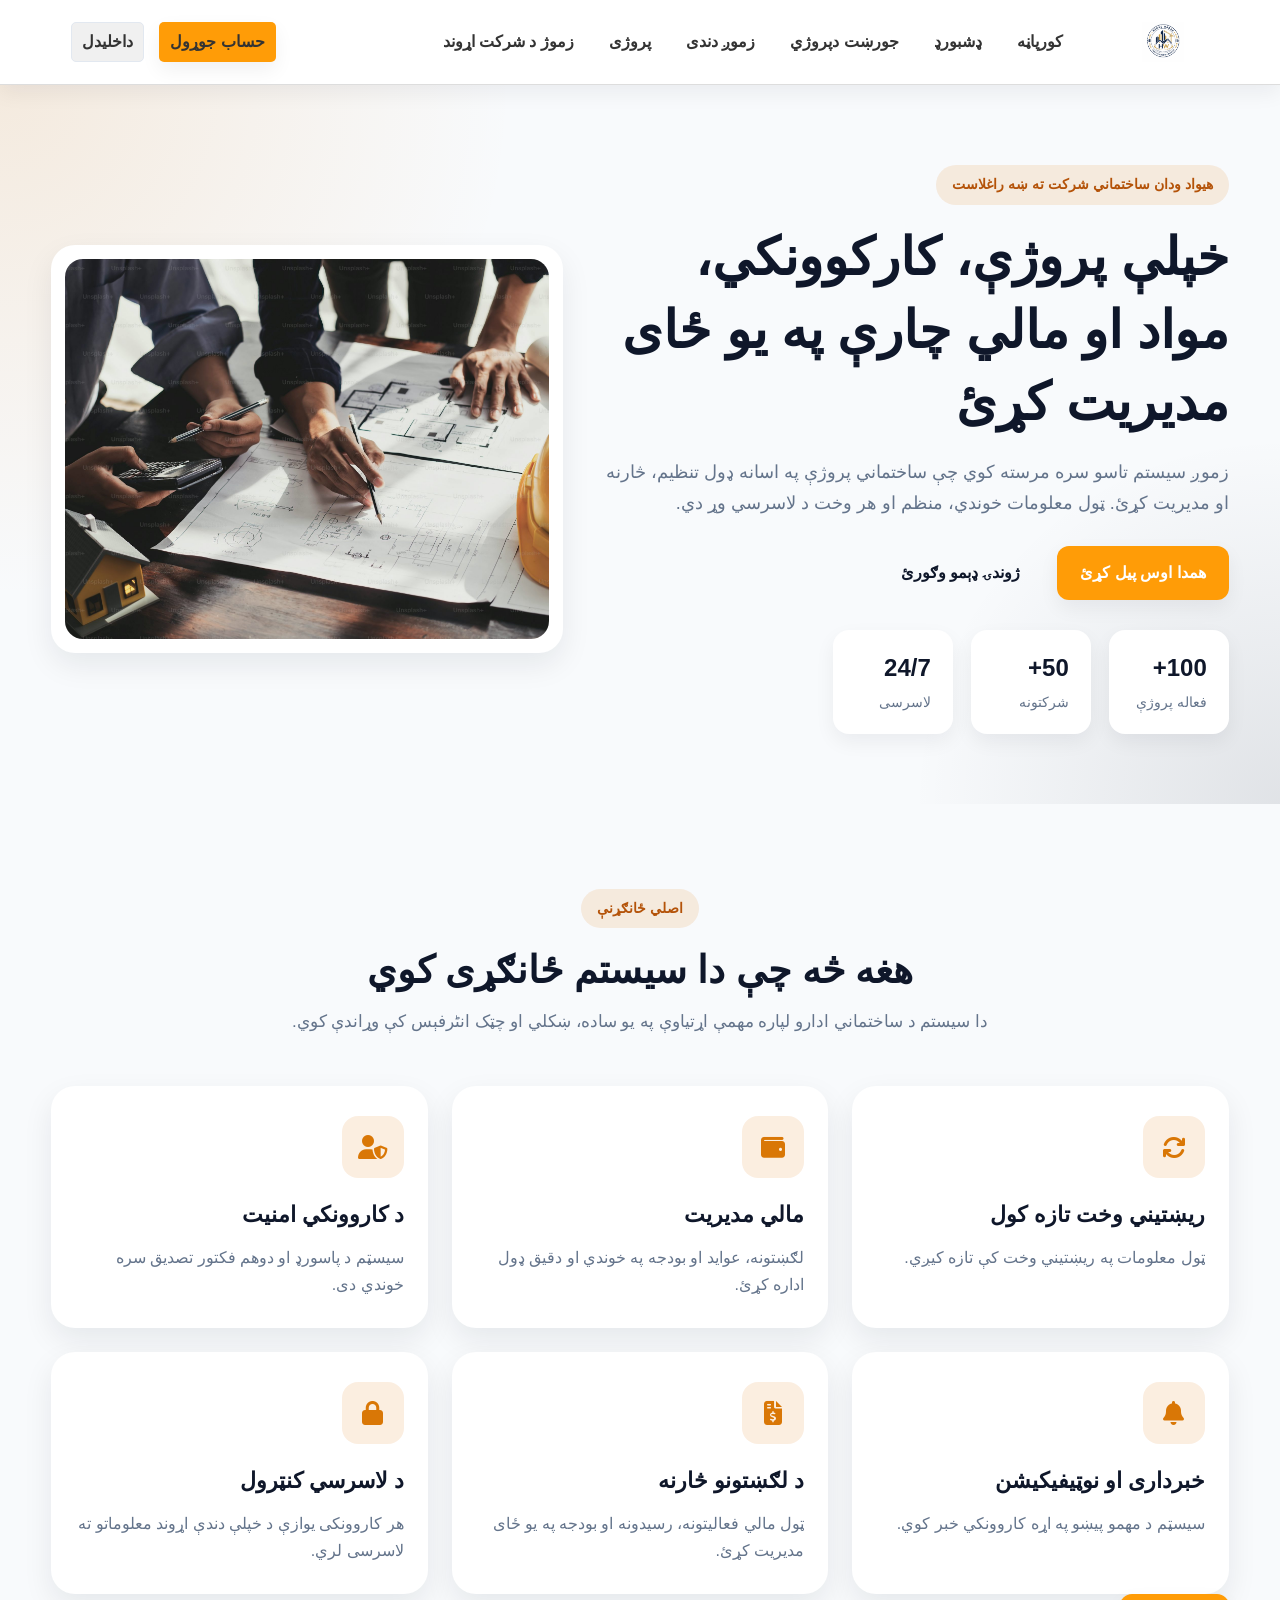
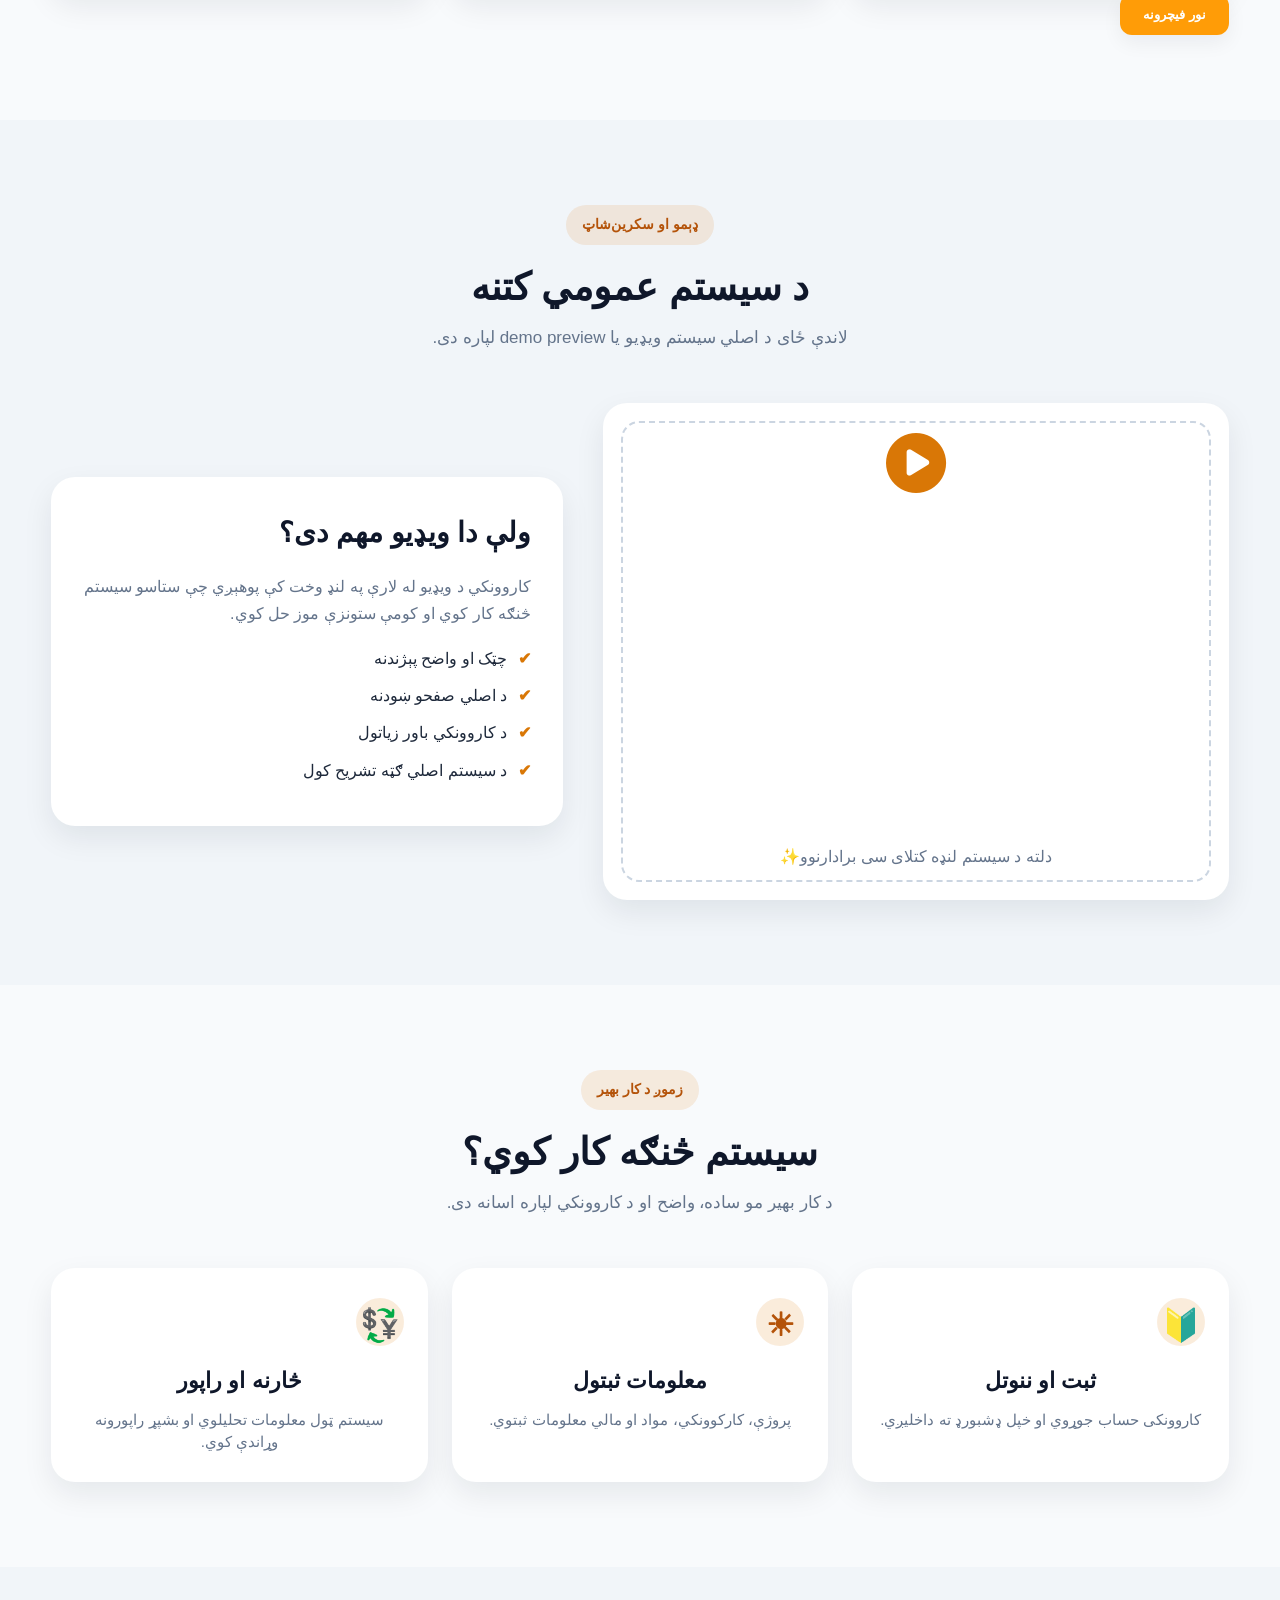
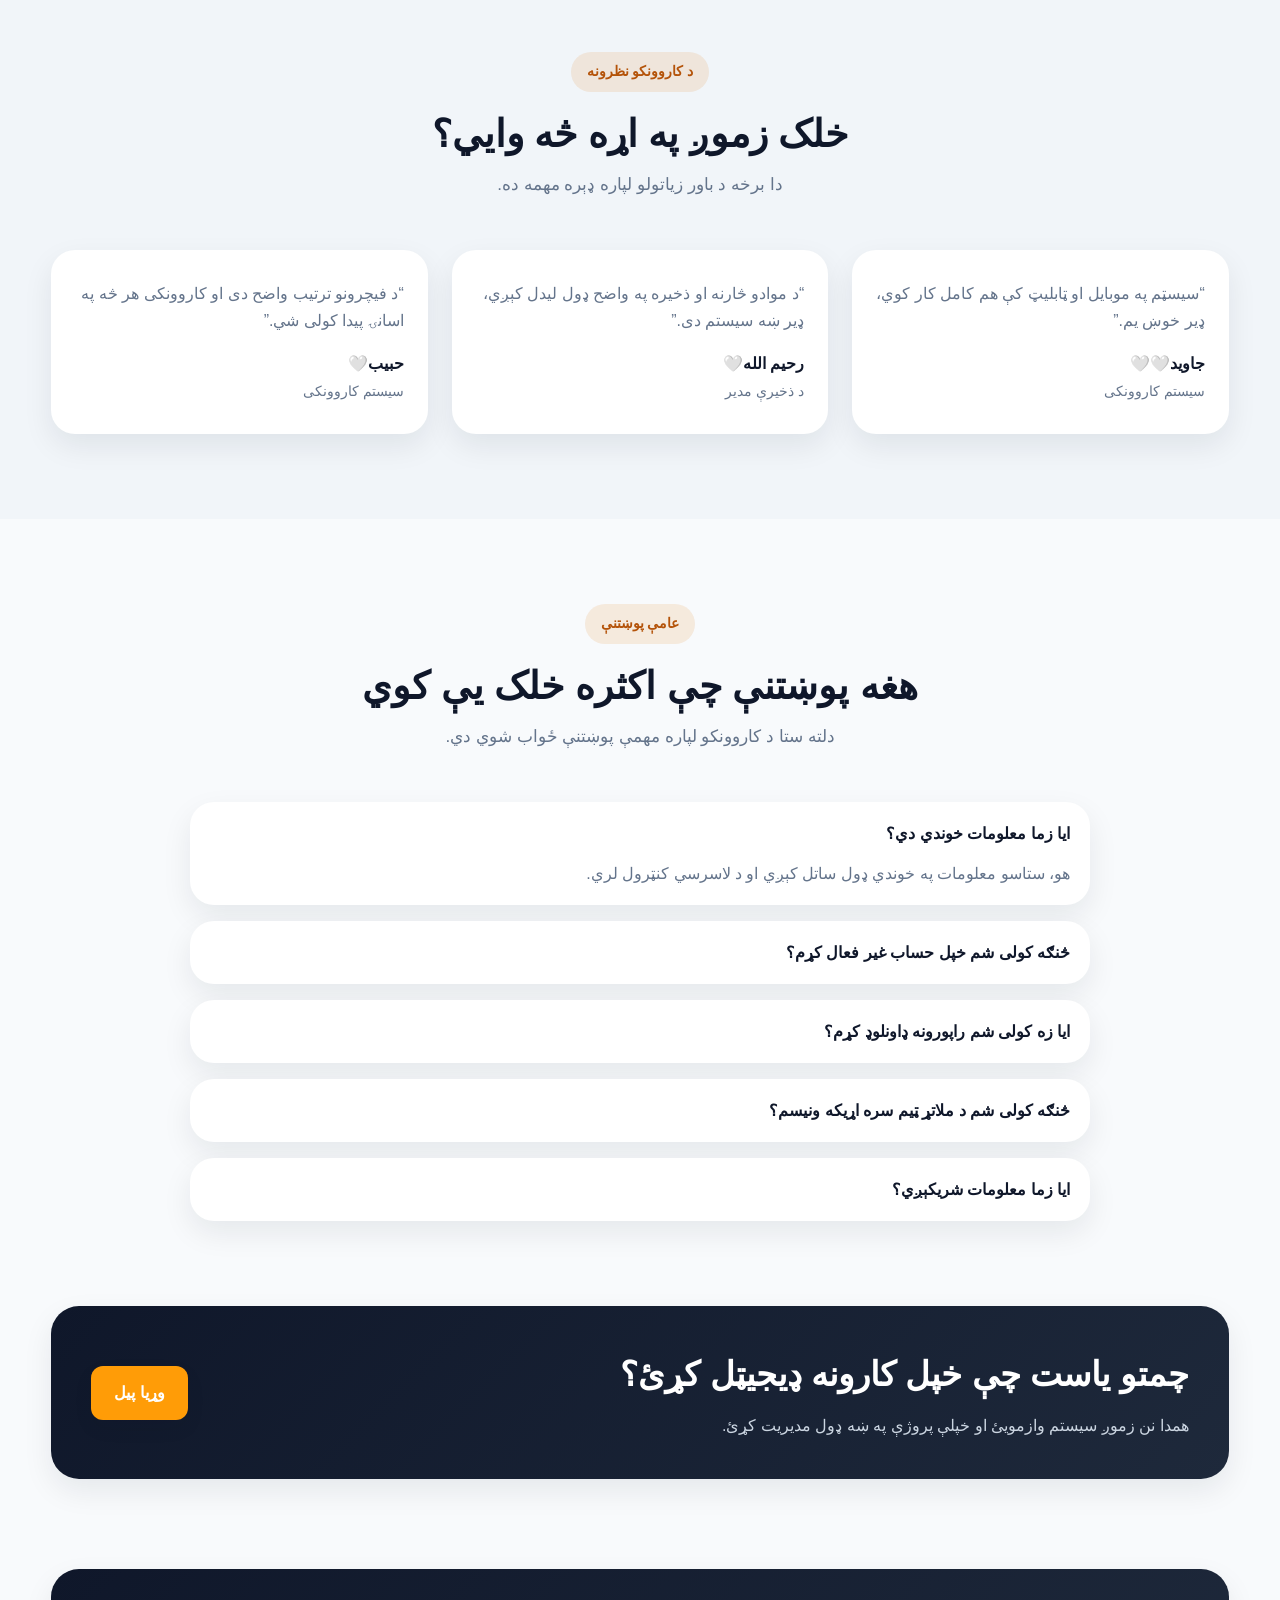
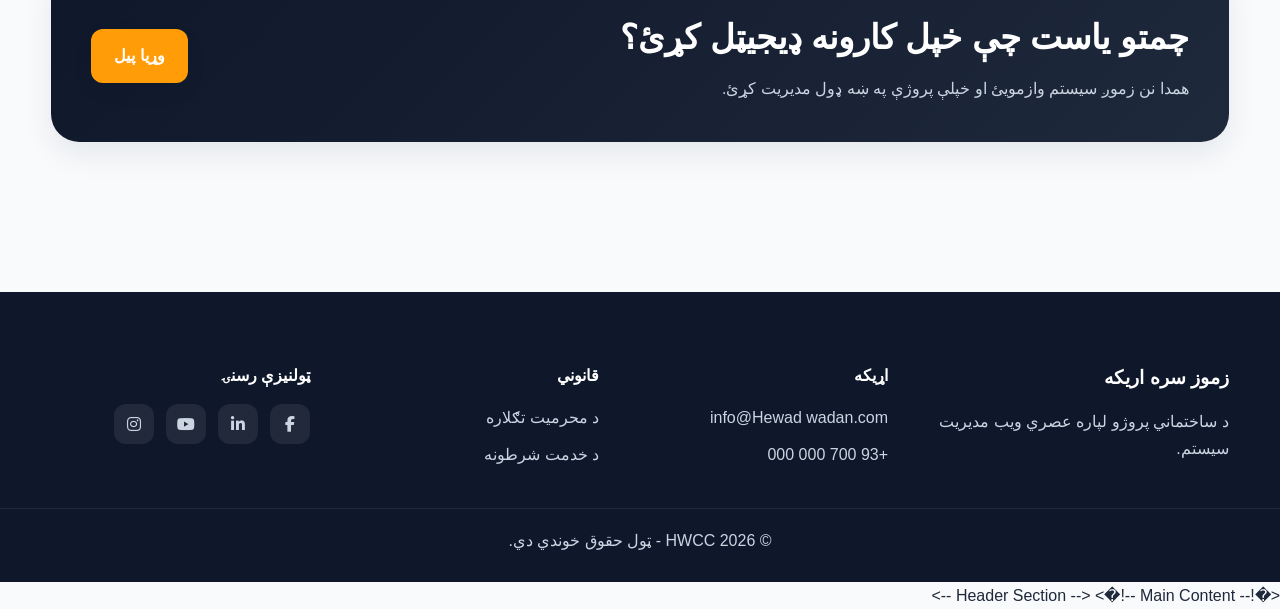
==== commit 1f4dace1: "Add main content comment" ====
--- a/index.html
+++ b/index.html
@@ -481,4 +481,6 @@
 </body>
 </html>< ! - -   H e a d e r   S e c t i o n   - - >   
+ < ! - -   M a i n   C o n t e n t   - - > + 
  
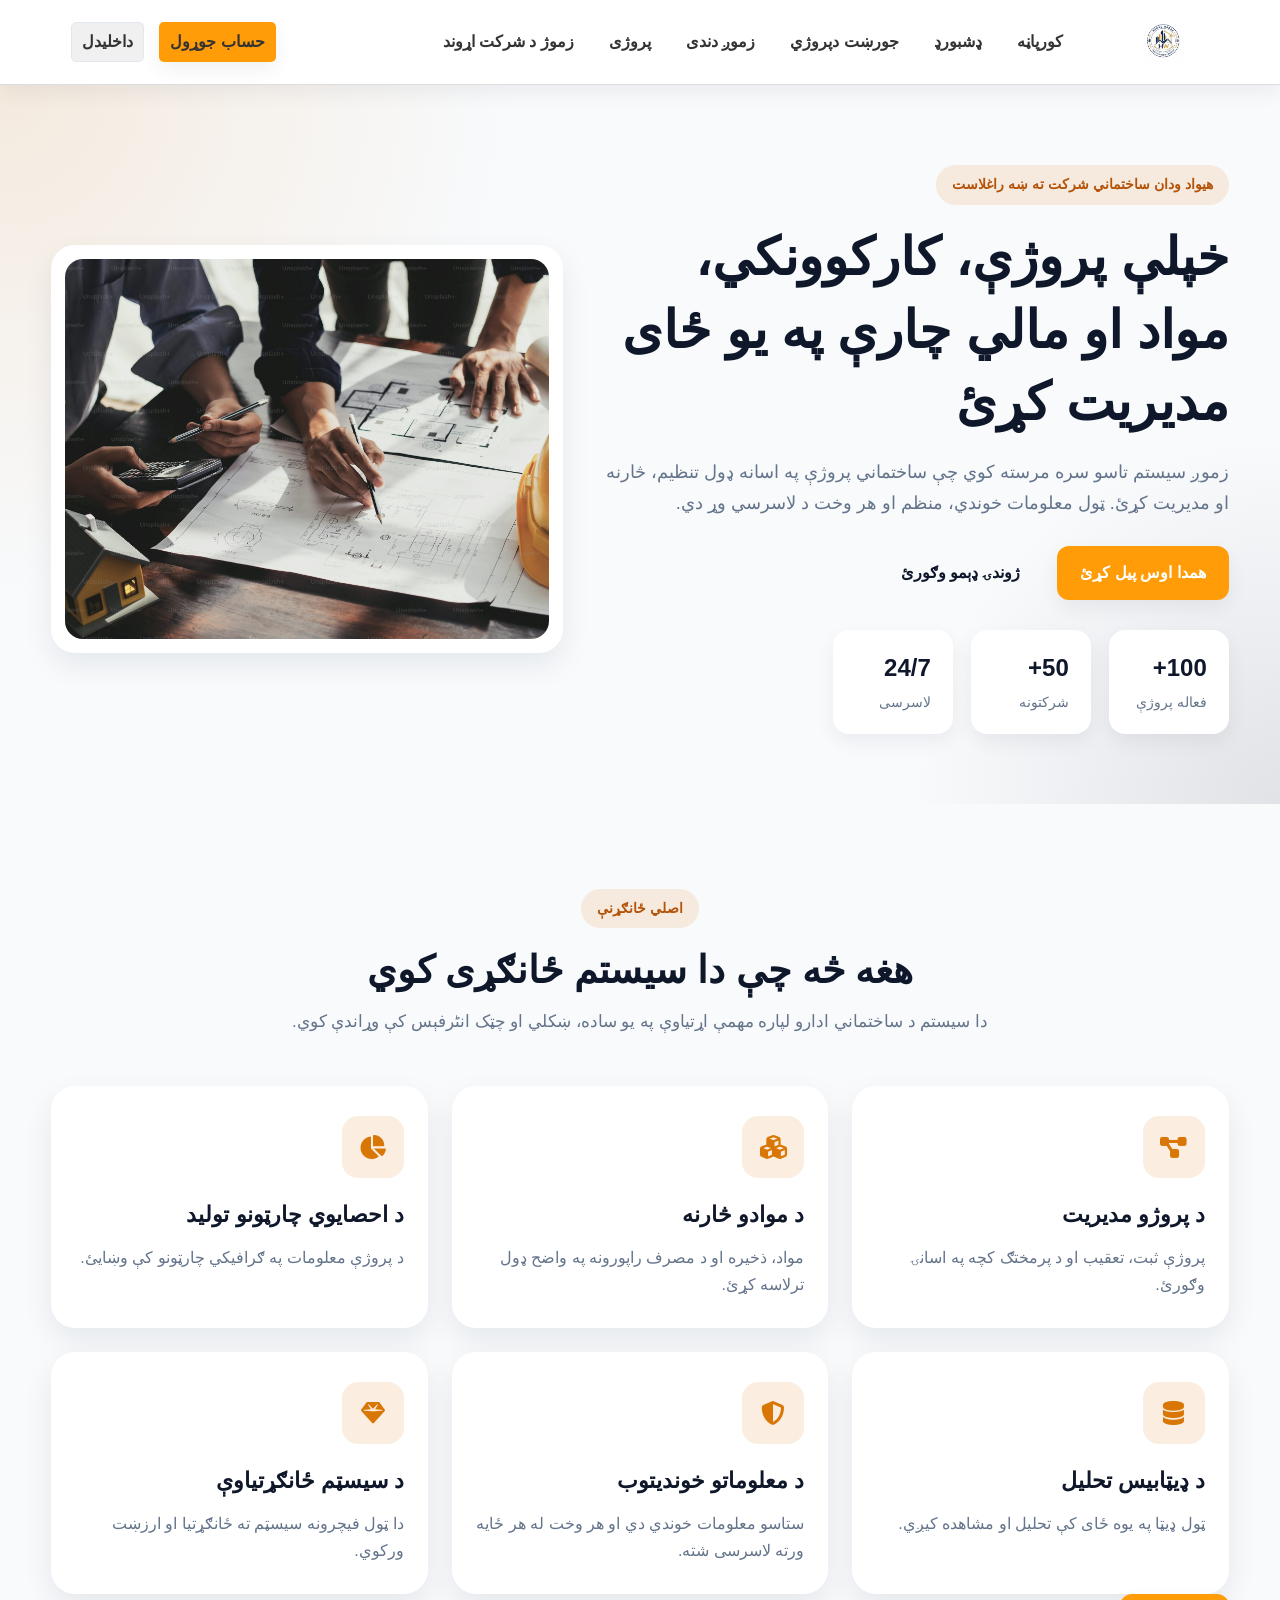
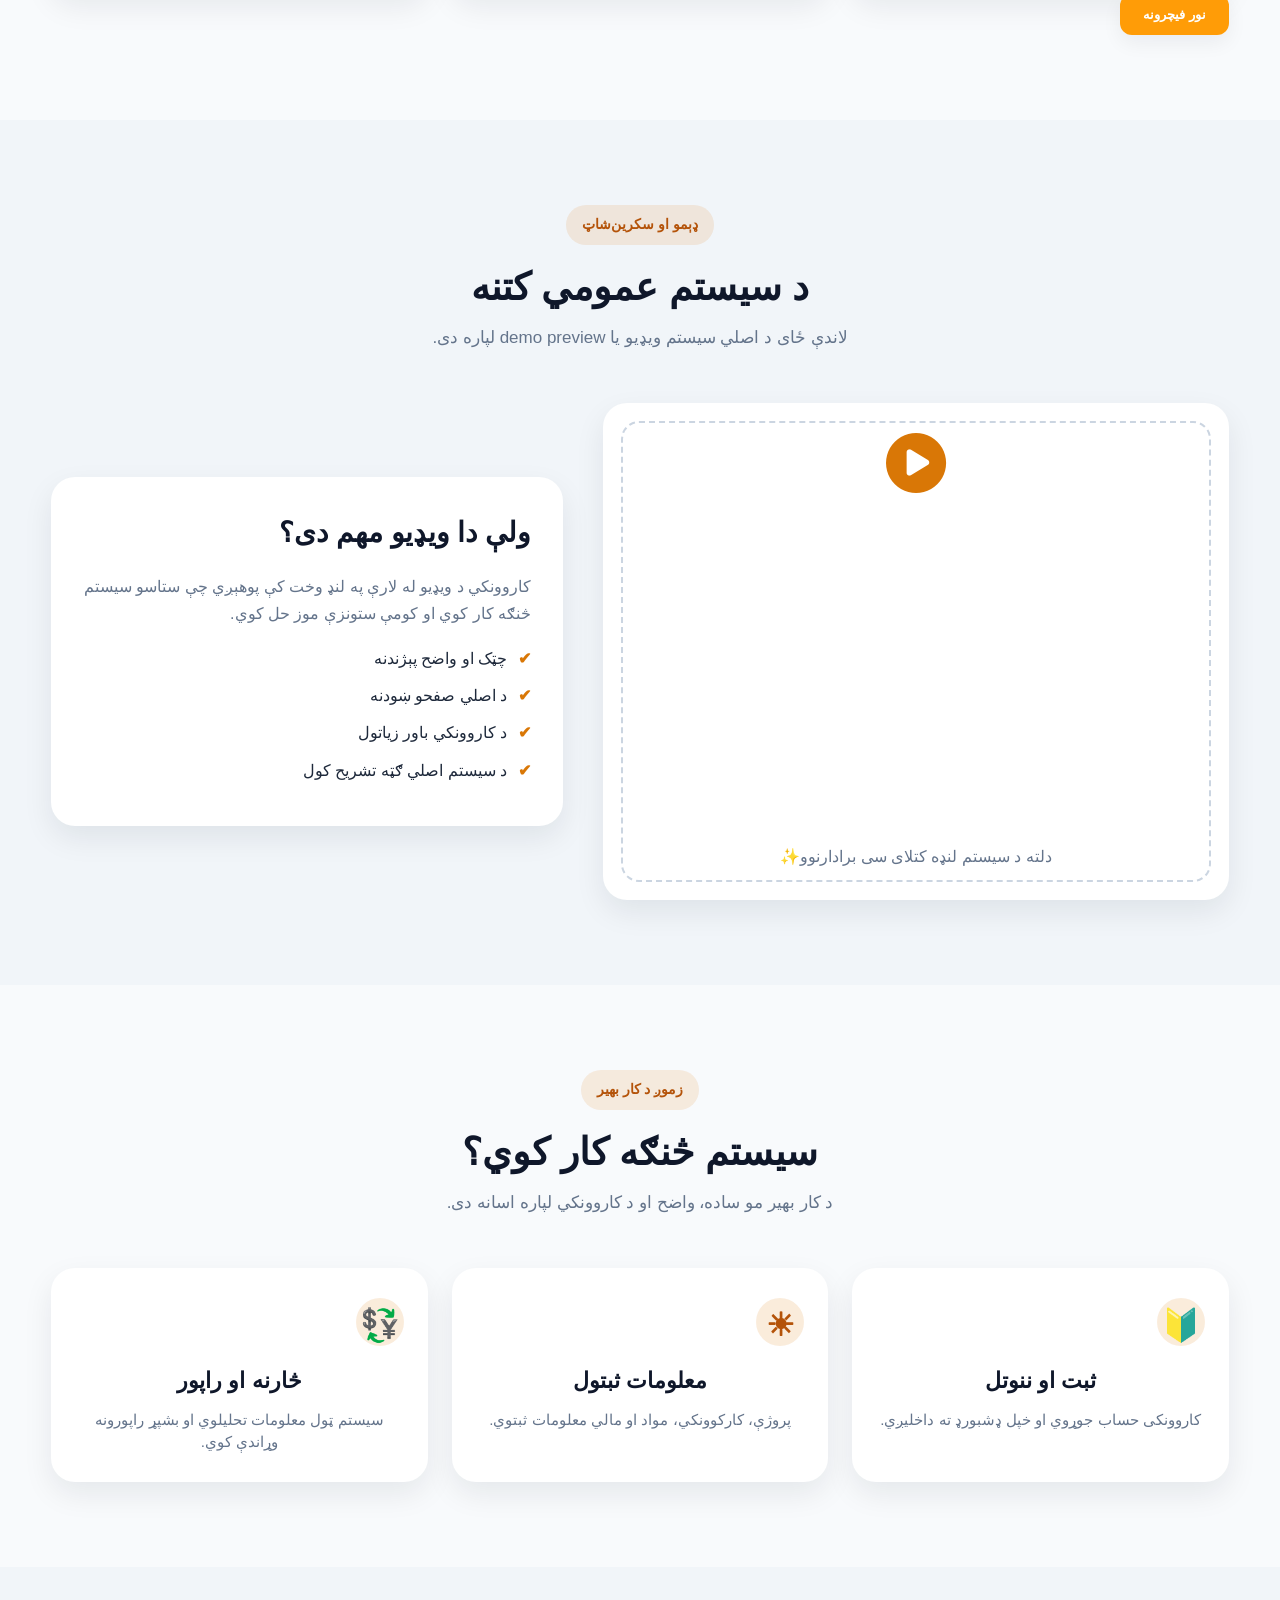
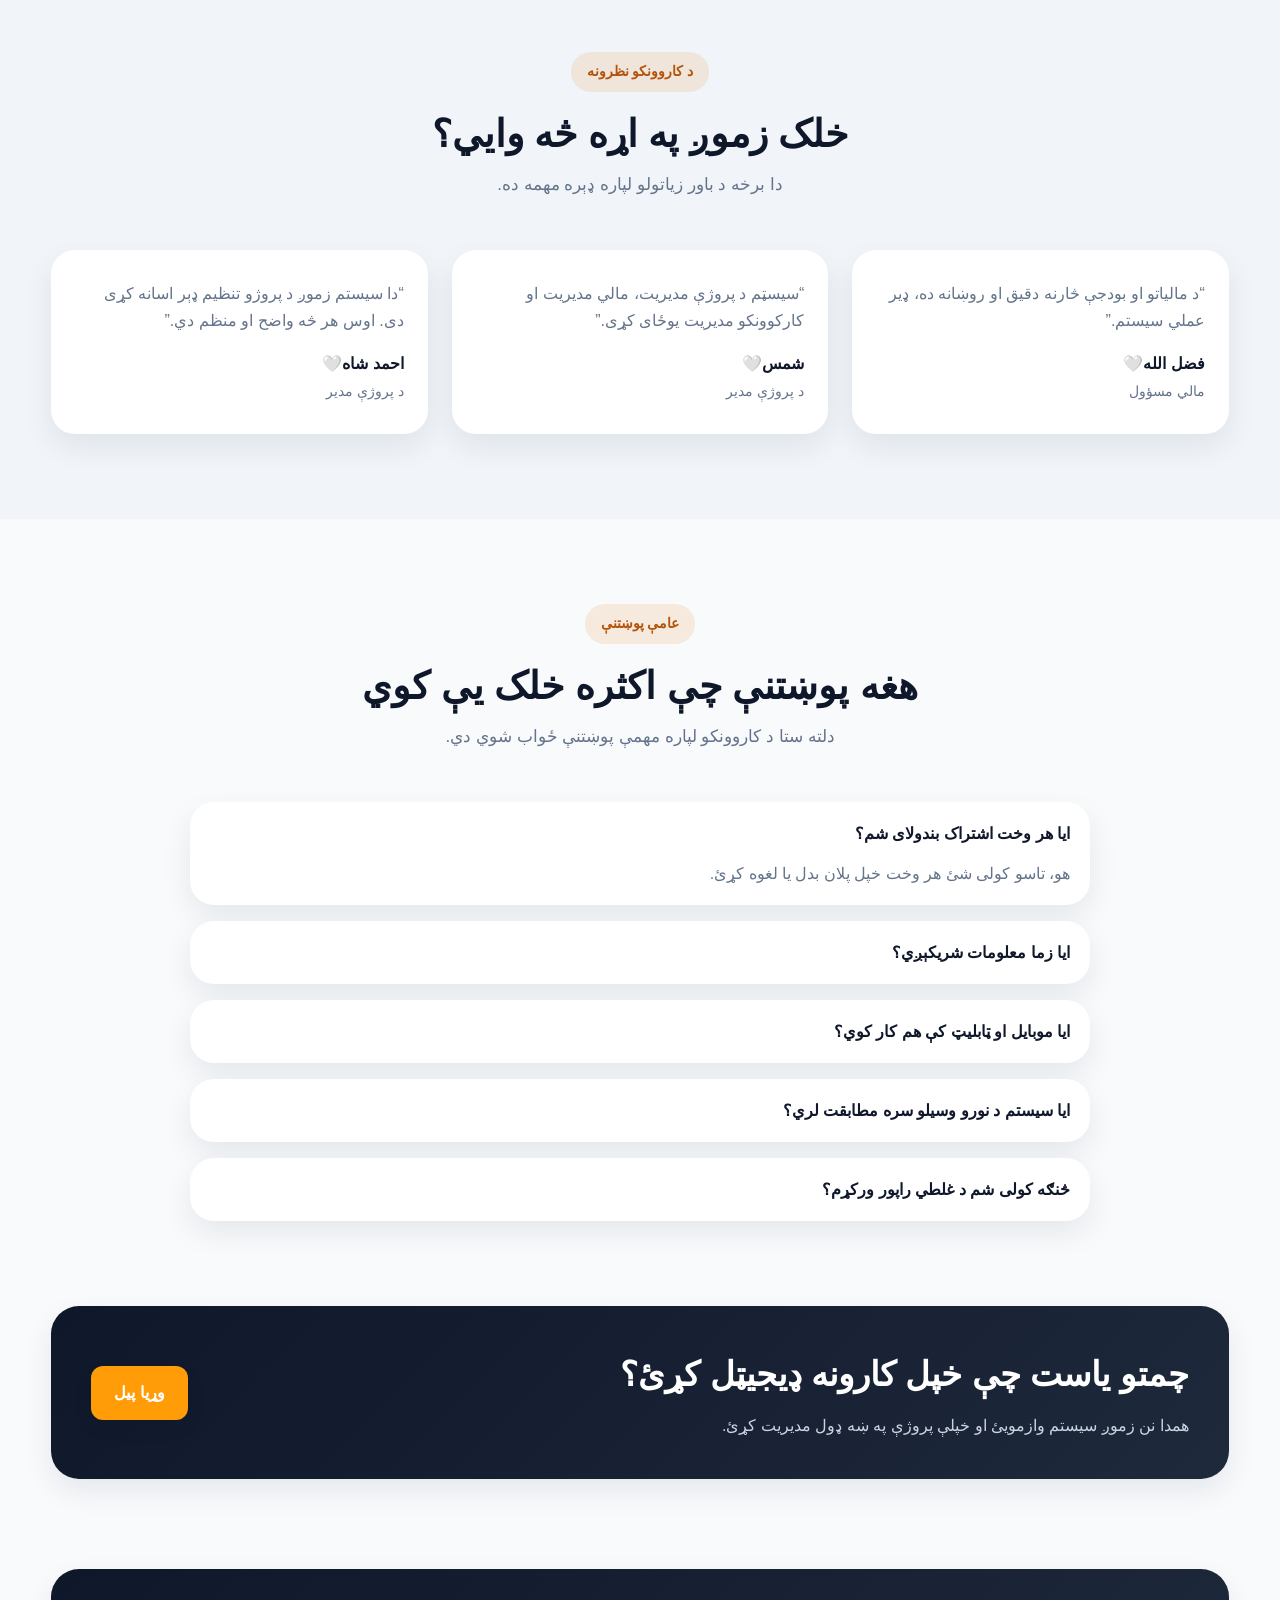
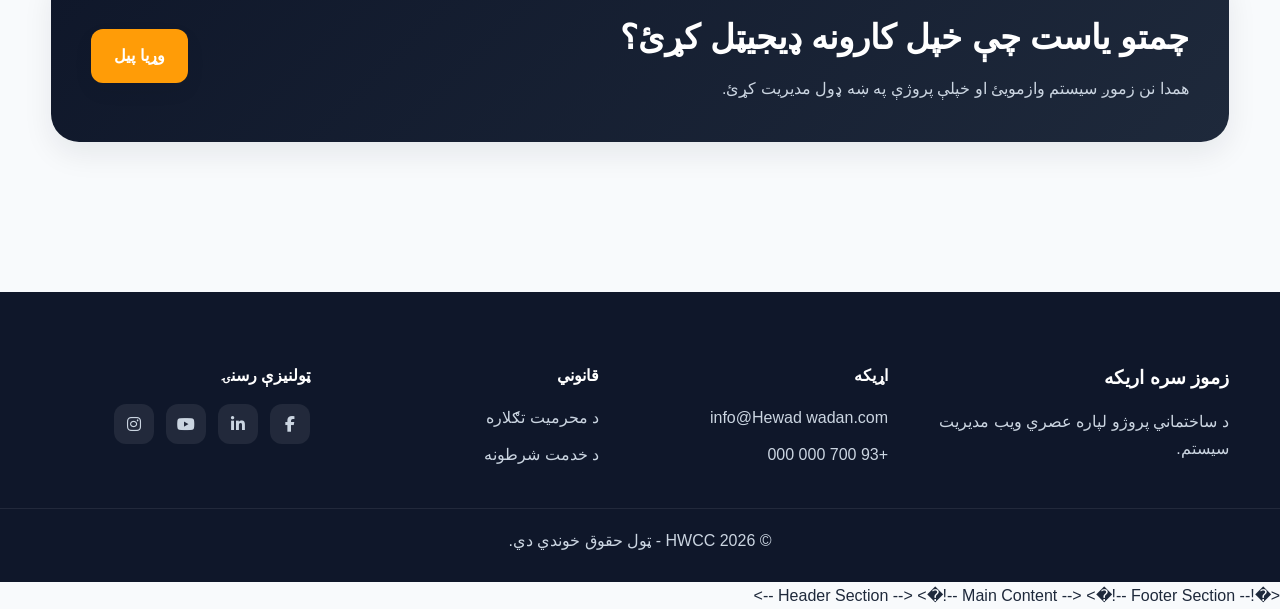
==== commit 72a4164e: "Add footer comment" ====
--- a/index.html
+++ b/index.html
@@ -483,4 +483,6 @@
  
  < ! - -   M a i n   C o n t e n t   - - >   
+ < ! - -   F o o t e r   S e c t i o n   - - > + 
  
